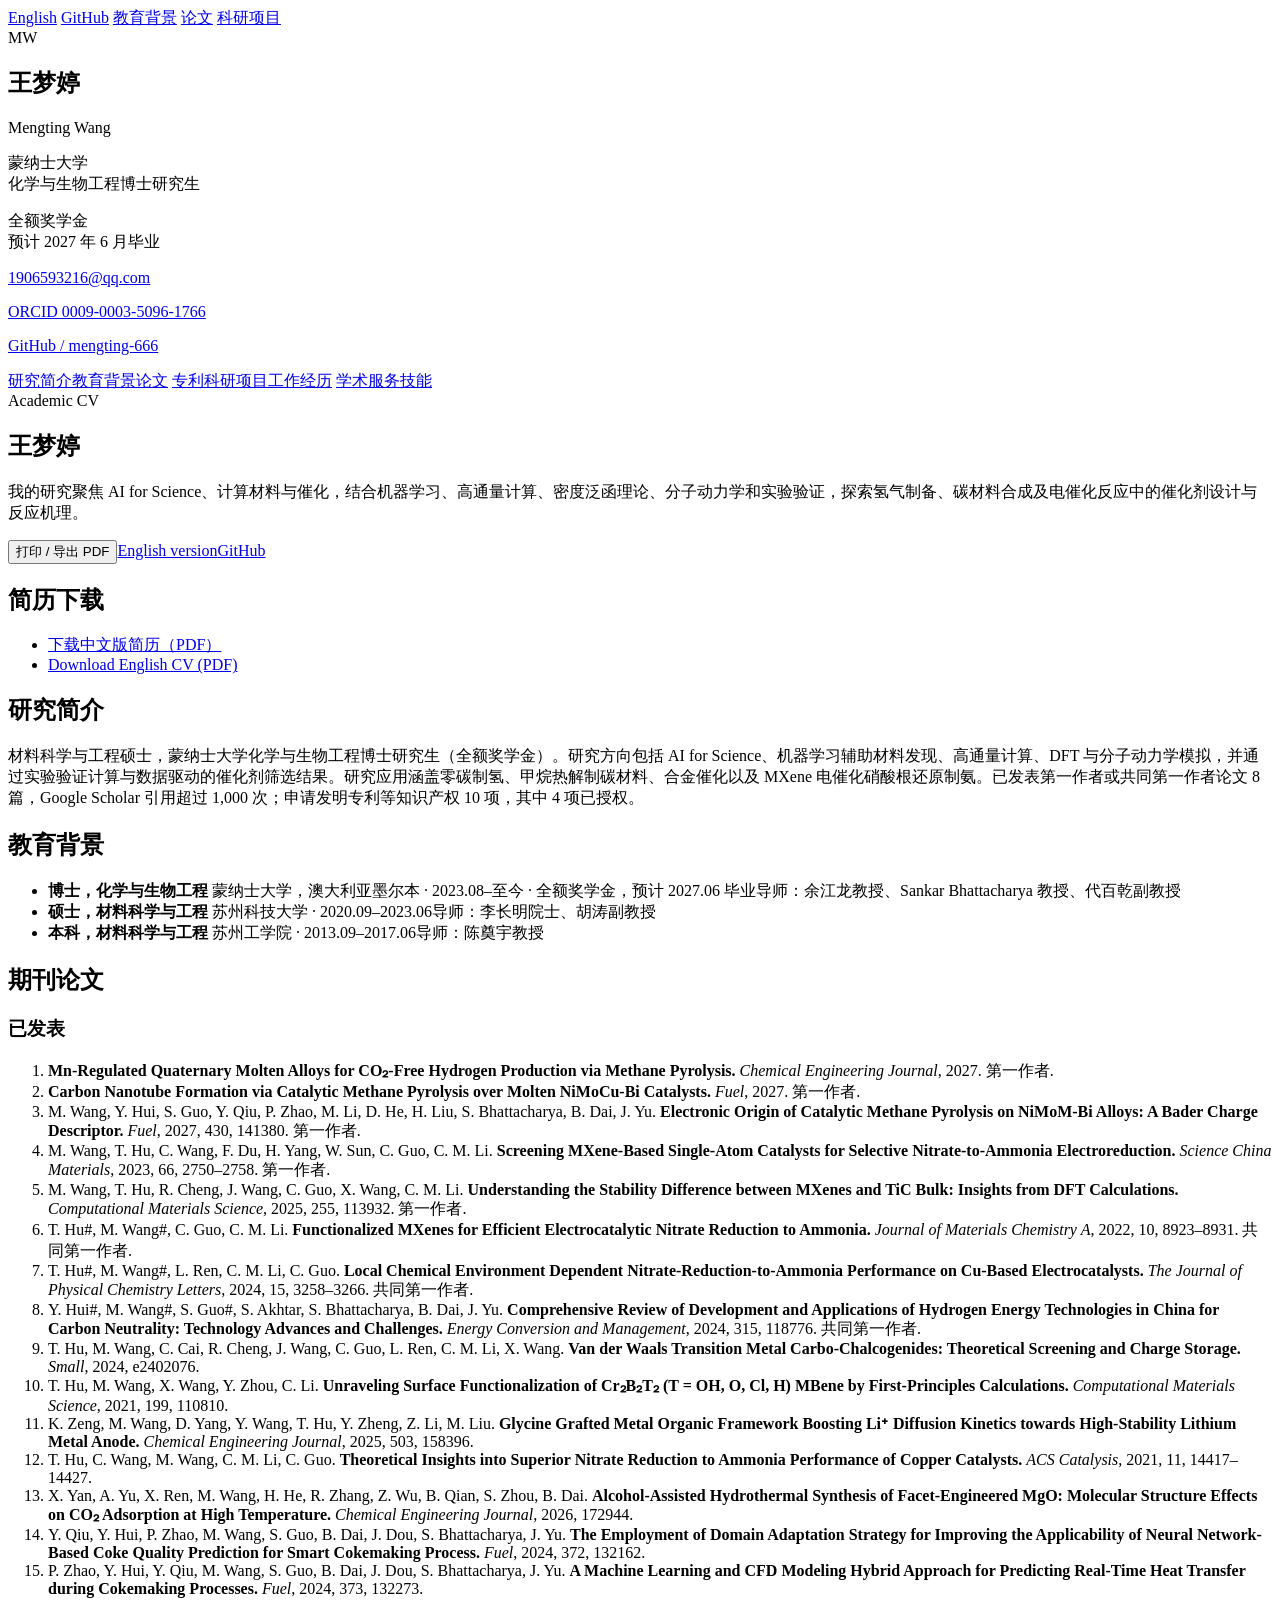
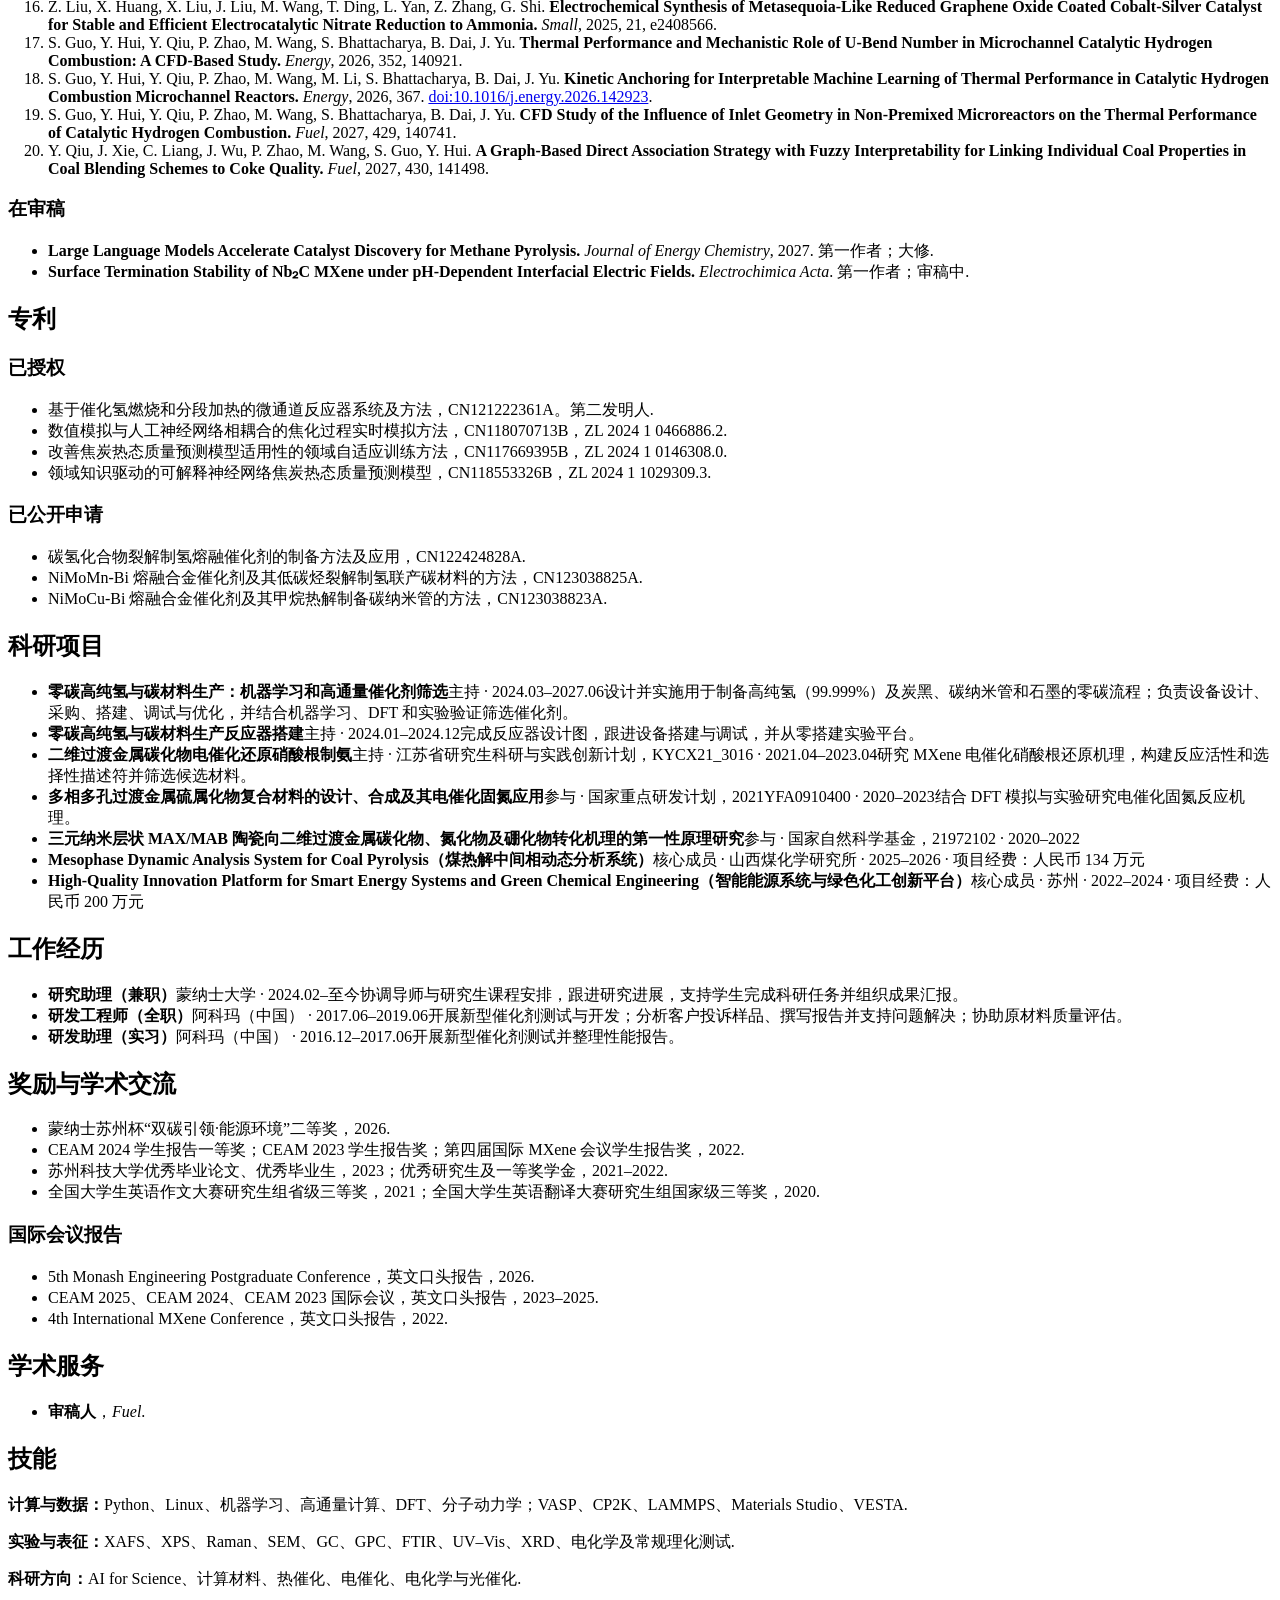
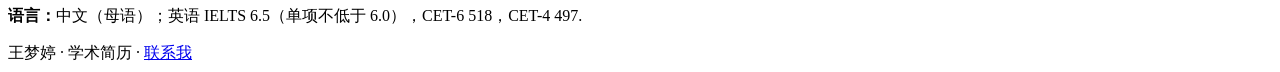
==== index.html @ 203928ce "Add bilingual CV homepage and files" ====
<!doctype html>
<html lang="zh-CN">
<head>
  <meta charset="utf-8">
  <meta name="viewport" content="width=device-width, initial-scale=1">
  <meta name="description" content="王梦婷的学术简历：AI for Science、计算材料与催化。">
  <title>王梦婷 | 学术简历</title>
  <link rel="stylesheet" href="assets/cv.css">
</head>
<body>
  <nav class="site-nav" aria-label="语言与页面导航">
    <a href="en/index.html">English</a>
    <a href="https://github.com/mengting-666" target="_blank" rel="noreferrer">GitHub</a>
    <a href="#education">教育背景</a>
    <a href="#publications">论文</a>
    <a href="#projects">科研项目</a>
  </nav>
  <div class="page">
    <aside class="profile">
      <div class="monogram" aria-hidden="true">MW</div>
      <h1>王梦婷</h1>
      <p class="name-en">Mengting Wang</p>
      <p>蒙纳士大学<br>化学与生物工程博士研究生</p>
      <p>全额奖学金<br>预计 2027 年 6 月毕业</p>
      <div class="contact">
        <p><a href="mailto:1906593216@qq.com">1906593216@qq.com</a></p>
        <p><a href="https://orcid.org/0009-0003-5096-1766" target="_blank" rel="noreferrer">ORCID 0009-0003-5096-1766</a></p>
        <p><a href="https://github.com/mengting-666" target="_blank" rel="noreferrer">GitHub / mengting-666</a></p>
      </div>
      <nav class="mini-nav" aria-label="简历章节">
        <a href="#profile">研究简介</a><a href="#education">教育背景</a><a href="#publications">论文</a>
        <a href="#patents">专利</a><a href="#projects">科研项目</a><a href="#experience">工作经历</a>
        <a href="#service">学术服务</a><a href="#skills">技能</a>
      </nav>
    </aside>
    <main class="content">
      <header class="hero">
        <div class="eyebrow">Academic CV</div>
        <h2>王梦婷</h2>
        <p>我的研究聚焦 AI for Science、计算材料与催化，结合机器学习、高通量计算、密度泛函理论、分子动力学和实验验证，探索氢气制备、碳材料合成及电催化反应中的催化剂设计与反应机理。</p>
        <div class="actions"><button type="button" onclick="window.print()">打印 / 导出 PDF</button><a href="en/index.html">English version</a><a href="https://github.com/mengting-666" target="_blank" rel="noreferrer">GitHub</a></div>
      </header>

      <section class="section" id="downloads">
        <h2>简历下载</h2>
        <ul class="item-list">
          <li><a href="files/CV_Chinese.pdf" download>下载中文版简历（PDF）</a></li>
          <li><a href="files/CV_English.pdf" download>Download English CV (PDF)</a></li>
        </ul>
      </section>

      <section class="section" id="profile">
        <h2>研究简介</h2>
        <p>材料科学与工程硕士，蒙纳士大学化学与生物工程博士研究生（全额奖学金）。研究方向包括 AI for Science、机器学习辅助材料发现、高通量计算、DFT 与分子动力学模拟，并通过实验验证计算与数据驱动的催化剂筛选结果。研究应用涵盖零碳制氢、甲烷热解制碳材料、合金催化以及 MXene 电催化硝酸根还原制氨。已发表第一作者或共同第一作者论文 8 篇，Google Scholar 引用超过 1,000 次；申请发明专利等知识产权 10 项，其中 4 项已授权。</p>
      </section>

      <section class="section" id="education">
        <h2>教育背景</h2>
        <ul class="item-list">
          <li><strong>博士，化学与生物工程</strong> <span class="meta">蒙纳士大学，澳大利亚墨尔本 · 2023.08–至今 · 全额奖学金，预计 2027.06 毕业</span><span class="meta">导师：余江龙教授、Sankar Bhattacharya 教授、代百乾副教授</span></li>
          <li><strong>硕士，材料科学与工程</strong> <span class="meta">苏州科技大学 · 2020.09–2023.06</span><span class="meta">导师：李长明院士、胡涛副教授</span></li>
          <li><strong>本科，材料科学与工程</strong> <span class="meta">苏州工学院 · 2013.09–2017.06</span><span class="meta">导师：陈奠宇教授</span></li>
        </ul>
      </section>

      <section class="section" id="publications">
        <h2>期刊论文</h2>
        <h3>已发表</h3>
        <ol class="pub-list">
          <li><strong>Mn-Regulated Quaternary Molten Alloys for CO₂-Free Hydrogen Production via Methane Pyrolysis.</strong> <em>Chemical Engineering Journal</em>, 2027. 第一作者.</li>
          <li><strong>Carbon Nanotube Formation via Catalytic Methane Pyrolysis over Molten NiMoCu-Bi Catalysts.</strong> <em>Fuel</em>, 2027. 第一作者.</li>
          <li>M. Wang, Y. Hui, S. Guo, Y. Qiu, P. Zhao, M. Li, D. He, H. Liu, S. Bhattacharya, B. Dai, J. Yu. <strong>Electronic Origin of Catalytic Methane Pyrolysis on NiMoM-Bi Alloys: A Bader Charge Descriptor.</strong> <em>Fuel</em>, 2027, 430, 141380. 第一作者.</li>
          <li>M. Wang, T. Hu, C. Wang, F. Du, H. Yang, W. Sun, C. Guo, C. M. Li. <strong>Screening MXene-Based Single-Atom Catalysts for Selective Nitrate-to-Ammonia Electroreduction.</strong> <em>Science China Materials</em>, 2023, 66, 2750–2758. 第一作者.</li>
          <li>M. Wang, T. Hu, R. Cheng, J. Wang, C. Guo, X. Wang, C. M. Li. <strong>Understanding the Stability Difference between MXenes and TiC Bulk: Insights from DFT Calculations.</strong> <em>Computational Materials Science</em>, 2025, 255, 113932. 第一作者.</li>
          <li>T. Hu#, M. Wang#, C. Guo, C. M. Li. <strong>Functionalized MXenes for Efficient Electrocatalytic Nitrate Reduction to Ammonia.</strong> <em>Journal of Materials Chemistry A</em>, 2022, 10, 8923–8931. 共同第一作者.</li>
          <li>T. Hu#, M. Wang#, L. Ren, C. M. Li, C. Guo. <strong>Local Chemical Environment Dependent Nitrate-Reduction-to-Ammonia Performance on Cu-Based Electrocatalysts.</strong> <em>The Journal of Physical Chemistry Letters</em>, 2024, 15, 3258–3266. 共同第一作者.</li>
          <li>Y. Hui#, M. Wang#, S. Guo#, S. Akhtar, S. Bhattacharya, B. Dai, J. Yu. <strong>Comprehensive Review of Development and Applications of Hydrogen Energy Technologies in China for Carbon Neutrality: Technology Advances and Challenges.</strong> <em>Energy Conversion and Management</em>, 2024, 315, 118776. 共同第一作者.</li>
          <li>T. Hu, M. Wang, C. Cai, R. Cheng, J. Wang, C. Guo, L. Ren, C. M. Li, X. Wang. <strong>Van der Waals Transition Metal Carbo-Chalcogenides: Theoretical Screening and Charge Storage.</strong> <em>Small</em>, 2024, e2402076.</li>
          <li>T. Hu, M. Wang, X. Wang, Y. Zhou, C. Li. <strong>Unraveling Surface Functionalization of Cr₂B₂T₂ (T = OH, O, Cl, H) MBene by First-Principles Calculations.</strong> <em>Computational Materials Science</em>, 2021, 199, 110810.</li>
          <li>K. Zeng, M. Wang, D. Yang, Y. Wang, T. Hu, Y. Zheng, Z. Li, M. Liu. <strong>Glycine Grafted Metal Organic Framework Boosting Li⁺ Diffusion Kinetics towards High-Stability Lithium Metal Anode.</strong> <em>Chemical Engineering Journal</em>, 2025, 503, 158396.</li>
          <li>T. Hu, C. Wang, M. Wang, C. M. Li, C. Guo. <strong>Theoretical Insights into Superior Nitrate Reduction to Ammonia Performance of Copper Catalysts.</strong> <em>ACS Catalysis</em>, 2021, 11, 14417–14427.</li>
          <li>X. Yan, A. Yu, X. Ren, M. Wang, H. He, R. Zhang, Z. Wu, B. Qian, S. Zhou, B. Dai. <strong>Alcohol-Assisted Hydrothermal Synthesis of Facet-Engineered MgO: Molecular Structure Effects on CO₂ Adsorption at High Temperature.</strong> <em>Chemical Engineering Journal</em>, 2026, 172944.</li>
          <li>Y. Qiu, Y. Hui, P. Zhao, M. Wang, S. Guo, B. Dai, J. Dou, S. Bhattacharya, J. Yu. <strong>The Employment of Domain Adaptation Strategy for Improving the Applicability of Neural Network-Based Coke Quality Prediction for Smart Cokemaking Process.</strong> <em>Fuel</em>, 2024, 372, 132162.</li>
          <li>P. Zhao, Y. Hui, Y. Qiu, M. Wang, S. Guo, B. Dai, J. Dou, S. Bhattacharya, J. Yu. <strong>A Machine Learning and CFD Modeling Hybrid Approach for Predicting Real-Time Heat Transfer during Cokemaking Processes.</strong> <em>Fuel</em>, 2024, 373, 132273.</li>
          <li>Z. Liu, X. Huang, X. Liu, J. Liu, M. Wang, T. Ding, L. Yan, Z. Zhang, G. Shi. <strong>Electrochemical Synthesis of Metasequoia-Like Reduced Graphene Oxide Coated Cobalt-Silver Catalyst for Stable and Efficient Electrocatalytic Nitrate Reduction to Ammonia.</strong> <em>Small</em>, 2025, 21, e2408566.</li>
          <li>S. Guo, Y. Hui, Y. Qiu, P. Zhao, M. Wang, S. Bhattacharya, B. Dai, J. Yu. <strong>Thermal Performance and Mechanistic Role of U-Bend Number in Microchannel Catalytic Hydrogen Combustion: A CFD-Based Study.</strong> <em>Energy</em>, 2026, 352, 140921.</li>
          <li>S. Guo, Y. Hui, Y. Qiu, P. Zhao, M. Wang, M. Li, S. Bhattacharya, B. Dai, J. Yu. <strong>Kinetic Anchoring for Interpretable Machine Learning of Thermal Performance in Catalytic Hydrogen Combustion Microchannel Reactors.</strong> <em>Energy</em>, 2026, 367. <a href="https://doi.org/10.1016/j.energy.2026.142923">doi:10.1016/j.energy.2026.142923</a>.</li>
          <li>S. Guo, Y. Hui, Y. Qiu, P. Zhao, M. Wang, S. Bhattacharya, B. Dai, J. Yu. <strong>CFD Study of the Influence of Inlet Geometry in Non-Premixed Microreactors on the Thermal Performance of Catalytic Hydrogen Combustion.</strong> <em>Fuel</em>, 2027, 429, 140741.</li>
          <li>Y. Qiu, J. Xie, C. Liang, J. Wu, P. Zhao, M. Wang, S. Guo, Y. Hui. <strong>A Graph-Based Direct Association Strategy with Fuzzy Interpretability for Linking Individual Coal Properties in Coal Blending Schemes to Coke Quality.</strong> <em>Fuel</em>, 2027, 430, 141498.</li>
        </ol>
        <h3>在审稿</h3>
        <ul class="item-list">
          <li><strong>Large Language Models Accelerate Catalyst Discovery for Methane Pyrolysis.</strong> <em>Journal of Energy Chemistry</em>, 2027. 第一作者；大修.</li>
          <li><strong>Surface Termination Stability of Nb₂C MXene under pH-Dependent Interfacial Electric Fields.</strong> <em>Electrochimica Acta</em>. 第一作者；审稿中.</li>
        </ul>
      </section>

      <section class="section" id="patents">
        <h2>专利</h2>
        <h3>已授权</h3>
        <ul class="item-list">
          <li>基于催化氢燃烧和分段加热的微通道反应器系统及方法，CN121222361A。第二发明人.</li>
          <li>数值模拟与人工神经网络相耦合的焦化过程实时模拟方法，CN118070713B，ZL 2024 1 0466886.2.</li>
          <li>改善焦炭热态质量预测模型适用性的领域自适应训练方法，CN117669395B，ZL 2024 1 0146308.0.</li>
          <li>领域知识驱动的可解释神经网络焦炭热态质量预测模型，CN118553326B，ZL 2024 1 1029309.3.</li>
        </ul>
        <h3>已公开申请</h3>
        <ul class="item-list">
          <li>碳氢化合物裂解制氢熔融催化剂的制备方法及应用，CN122424828A.</li>
          <li>NiMoMn-Bi 熔融合金催化剂及其低碳烃裂解制氢联产碳材料的方法，CN123038825A.</li>
          <li>NiMoCu-Bi 熔融合金催化剂及其甲烷热解制备碳纳米管的方法，CN123038823A.</li>
        </ul>
      </section>

      <section class="section" id="projects">
        <h2>科研项目</h2>
        <ul class="item-list">
          <li><strong>零碳高纯氢与碳材料生产：机器学习和高通量催化剂筛选</strong><span class="meta">主持 · 2024.03–2027.06</span>设计并实施用于制备高纯氢（99.999%）及炭黑、碳纳米管和石墨的零碳流程；负责设备设计、采购、搭建、调试与优化，并结合机器学习、DFT 和实验验证筛选催化剂。</li>
          <li><strong>零碳高纯氢与碳材料生产反应器搭建</strong><span class="meta">主持 · 2024.01–2024.12</span>完成反应器设计图，跟进设备搭建与调试，并从零搭建实验平台。</li>
          <li><strong>二维过渡金属碳化物电催化还原硝酸根制氨</strong><span class="meta">主持 · 江苏省研究生科研与实践创新计划，KYCX21_3016 · 2021.04–2023.04</span>研究 MXene 电催化硝酸根还原机理，构建反应活性和选择性描述符并筛选候选材料。</li>
          <li><strong>多相多孔过渡金属硫属化物复合材料的设计、合成及其电催化固氮应用</strong><span class="meta">参与 · 国家重点研发计划，2021YFA0910400 · 2020–2023</span>结合 DFT 模拟与实验研究电催化固氮反应机理。</li>
          <li><strong>三元纳米层状 MAX/MAB 陶瓷向二维过渡金属碳化物、氮化物及硼化物转化机理的第一性原理研究</strong><span class="meta">参与 · 国家自然科学基金，21972102 · 2020–2022</span></li>
          <li><strong>Mesophase Dynamic Analysis System for Coal Pyrolysis（煤热解中间相动态分析系统）</strong><span class="meta">核心成员 · 山西煤化学研究所 · 2025–2026 · 项目经费：人民币 134 万元</span></li>
          <li><strong>High-Quality Innovation Platform for Smart Energy Systems and Green Chemical Engineering（智能能源系统与绿色化工创新平台）</strong><span class="meta">核心成员 · 苏州 · 2022–2024 · 项目经费：人民币 200 万元</span></li>
        </ul>
      </section>

      <section class="section" id="experience">
        <h2>工作经历</h2>
        <ul class="item-list">
          <li><strong>研究助理（兼职）</strong><span class="meta">蒙纳士大学 · 2024.02–至今</span>协调导师与研究生课程安排，跟进研究进展，支持学生完成科研任务并组织成果汇报。</li>
          <li><strong>研发工程师（全职）</strong><span class="meta">阿科玛（中国） · 2017.06–2019.06</span>开展新型催化剂测试与开发；分析客户投诉样品、撰写报告并支持问题解决；协助原材料质量评估。</li>
          <li><strong>研发助理（实习）</strong><span class="meta">阿科玛（中国） · 2016.12–2017.06</span>开展新型催化剂测试并整理性能报告。</li>
        </ul>
      </section>

      <section class="section" id="awards">
        <h2>奖励与学术交流</h2>
        <ul class="item-list">
          <li>蒙纳士苏州杯“双碳引领·能源环境”二等奖，2026.</li>
          <li>CEAM 2024 学生报告一等奖；CEAM 2023 学生报告奖；第四届国际 MXene 会议学生报告奖，2022.</li>
          <li>苏州科技大学优秀毕业论文、优秀毕业生，2023；优秀研究生及一等奖学金，2021–2022.</li>
          <li>全国大学生英语作文大赛研究生组省级三等奖，2021；全国大学生英语翻译大赛研究生组国家级三等奖，2020.</li>
        </ul>
        <h3>国际会议报告</h3>
        <ul class="item-list">
          <li>5th Monash Engineering Postgraduate Conference，英文口头报告，2026.</li>
          <li>CEAM 2025、CEAM 2024、CEAM 2023 国际会议，英文口头报告，2023–2025.</li>
          <li>4th International MXene Conference，英文口头报告，2022.</li>
        </ul>
      </section>

      <section class="section" id="service">
        <h2>学术服务</h2>
        <ul class="item-list"><li><strong>审稿人</strong>，<em>Fuel</em>.</li></ul>
      </section>

      <section class="section" id="skills">
        <h2>技能</h2>
        <div class="skill-grid">
          <p><strong>计算与数据：</strong>Python、Linux、机器学习、高通量计算、DFT、分子动力学；VASP、CP2K、LAMMPS、Materials Studio、VESTA.</p>
          <p><strong>实验与表征：</strong>XAFS、XPS、Raman、SEM、GC、GPC、FTIR、UV–Vis、XRD、电化学及常规理化测试.</p>
          <p><strong>科研方向：</strong>AI for Science、计算材料、热催化、电催化、电化学与光催化.</p>
          <p><strong>语言：</strong>中文（母语）；英语 IELTS 6.5（单项不低于 6.0），CET-6 518，CET-4 497.</p>
        </div>
      </section>
      <footer class="footer">王梦婷 · 学术简历 · <a href="mailto:1906593216@qq.com">联系我</a></footer>
    </main>
  </div>
</body>
</html>
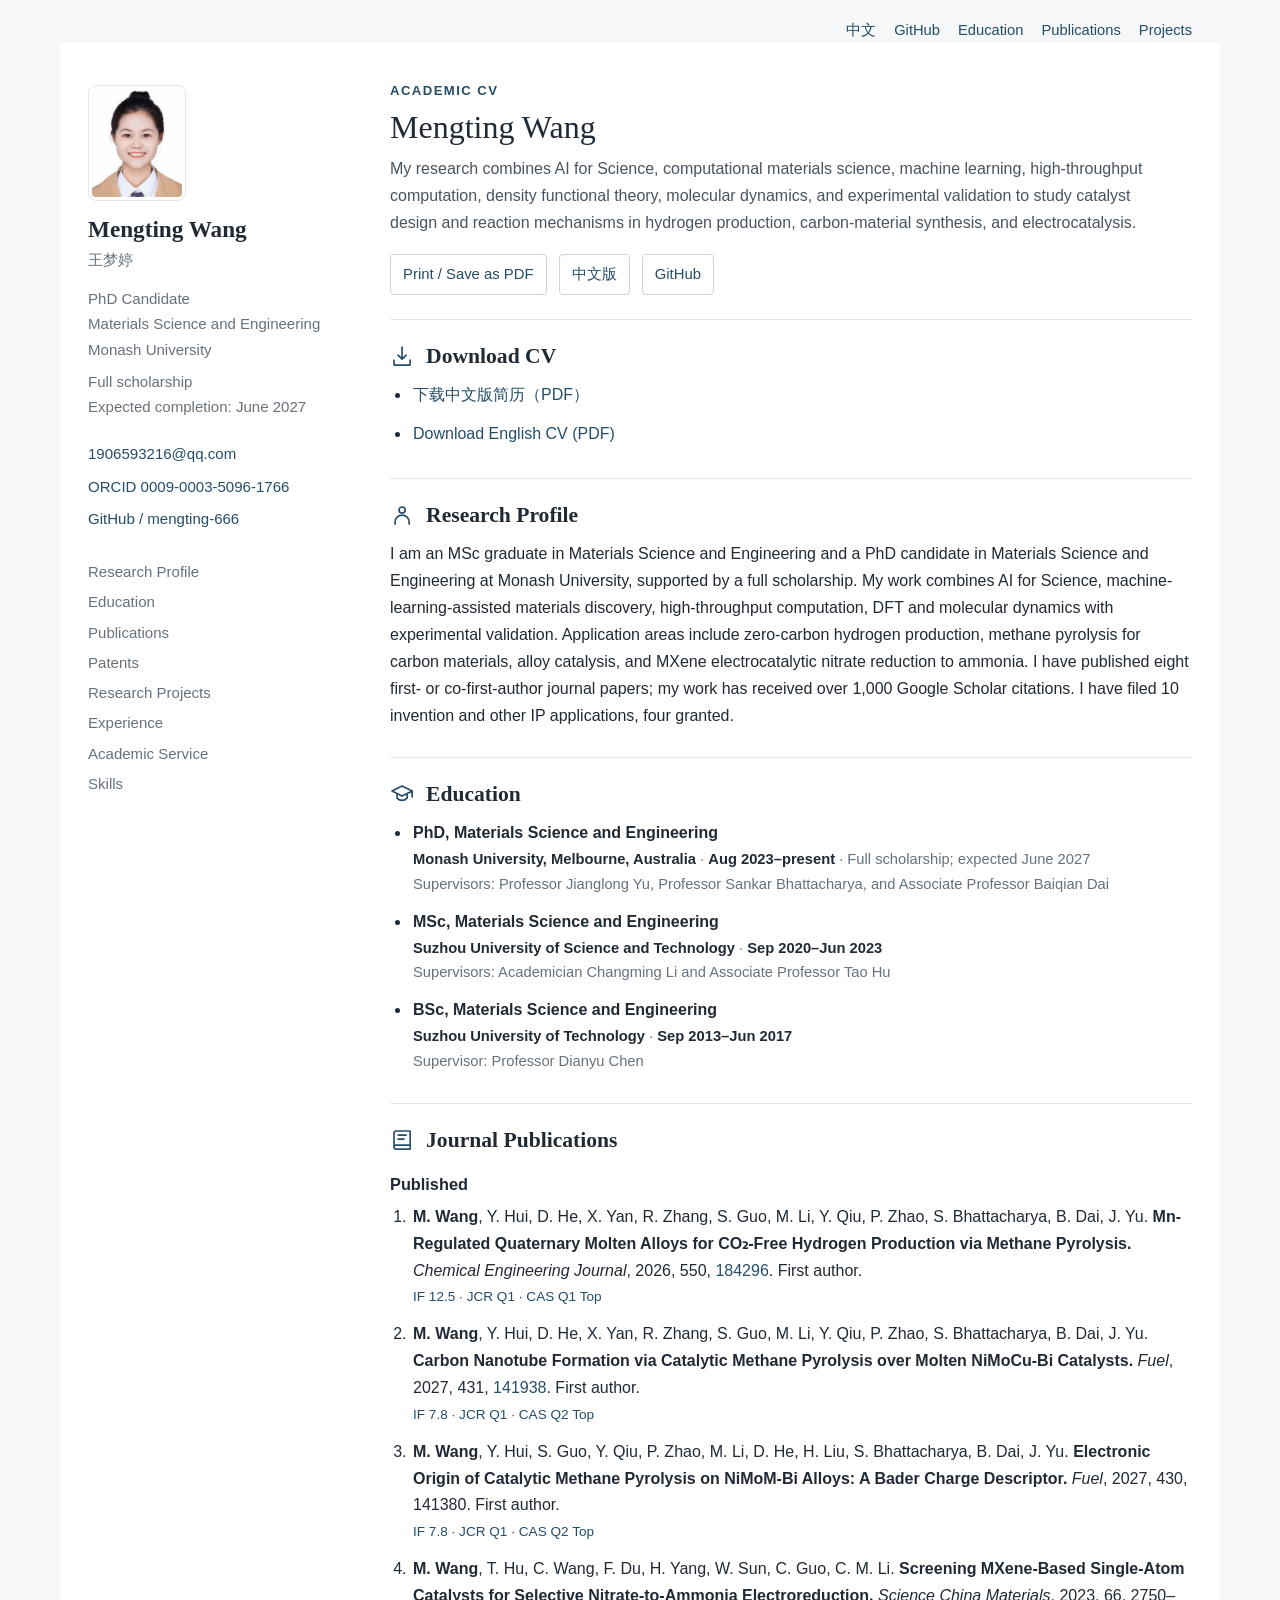
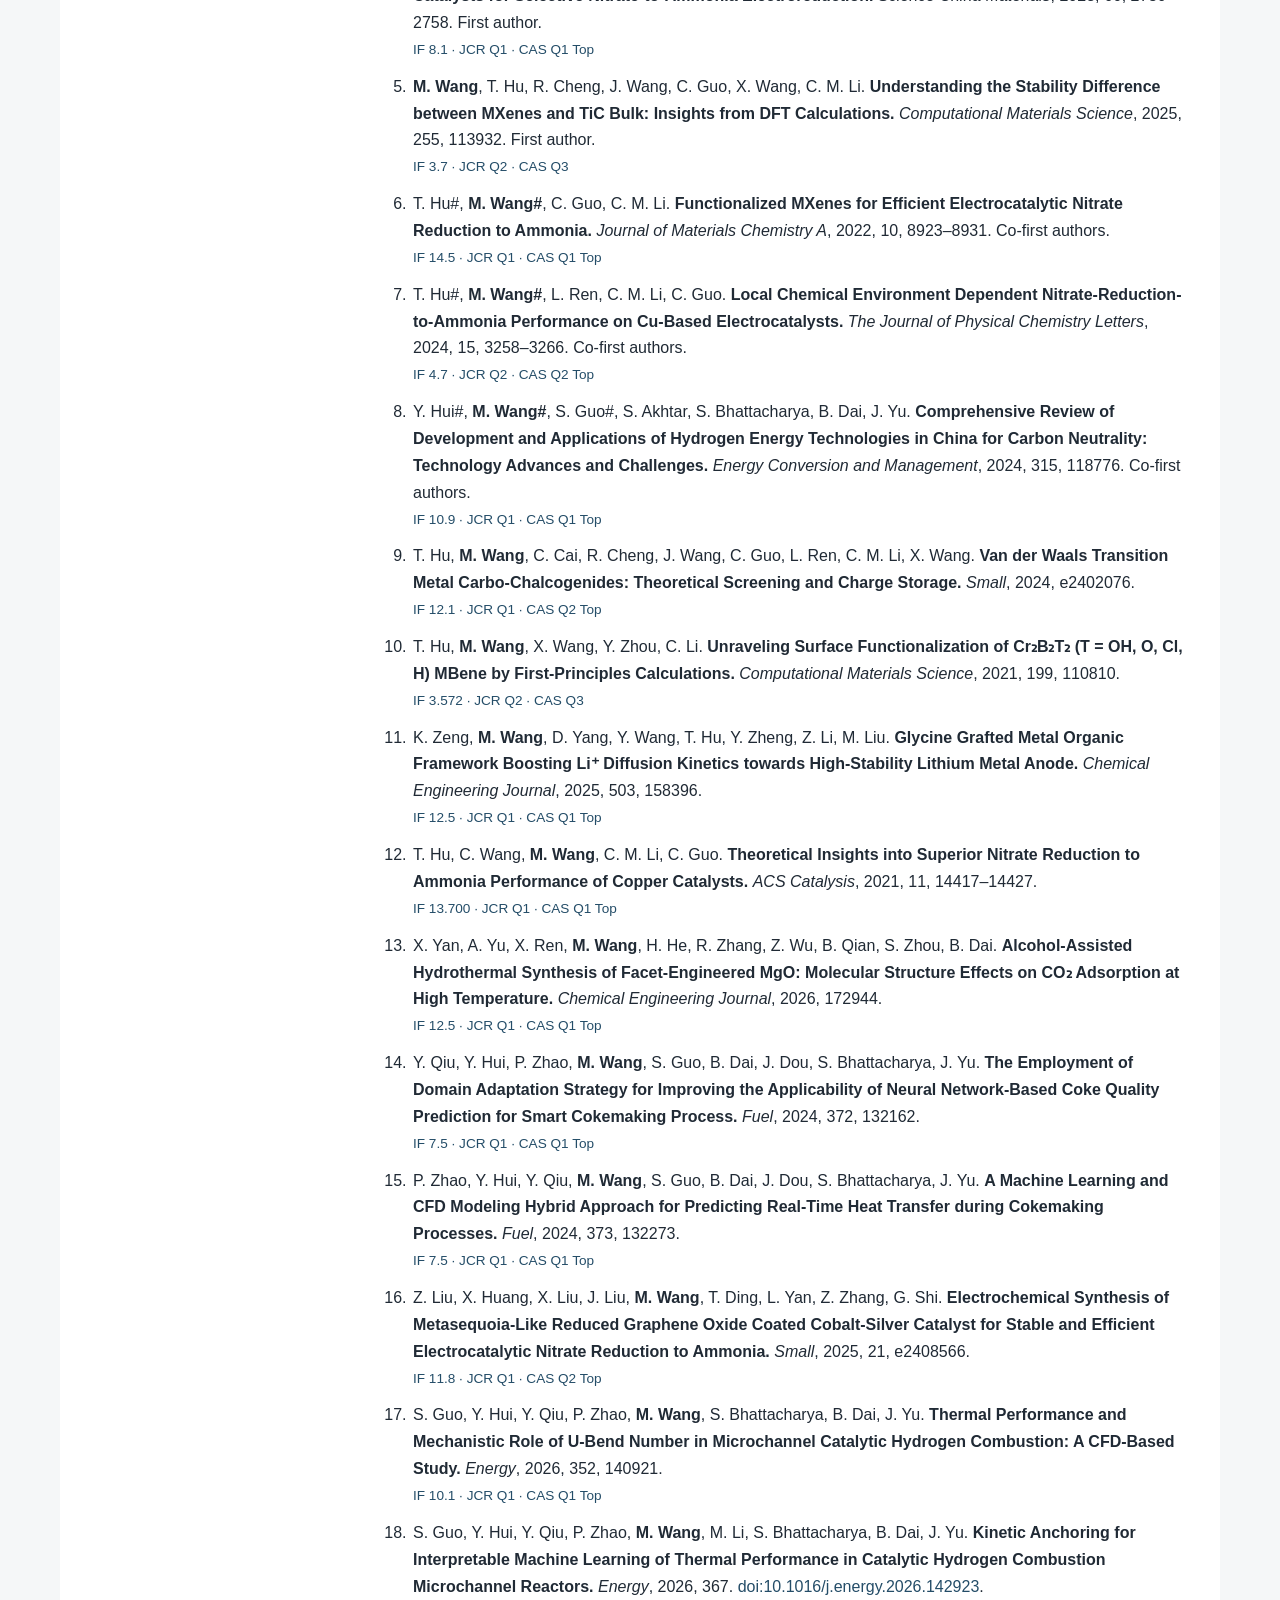
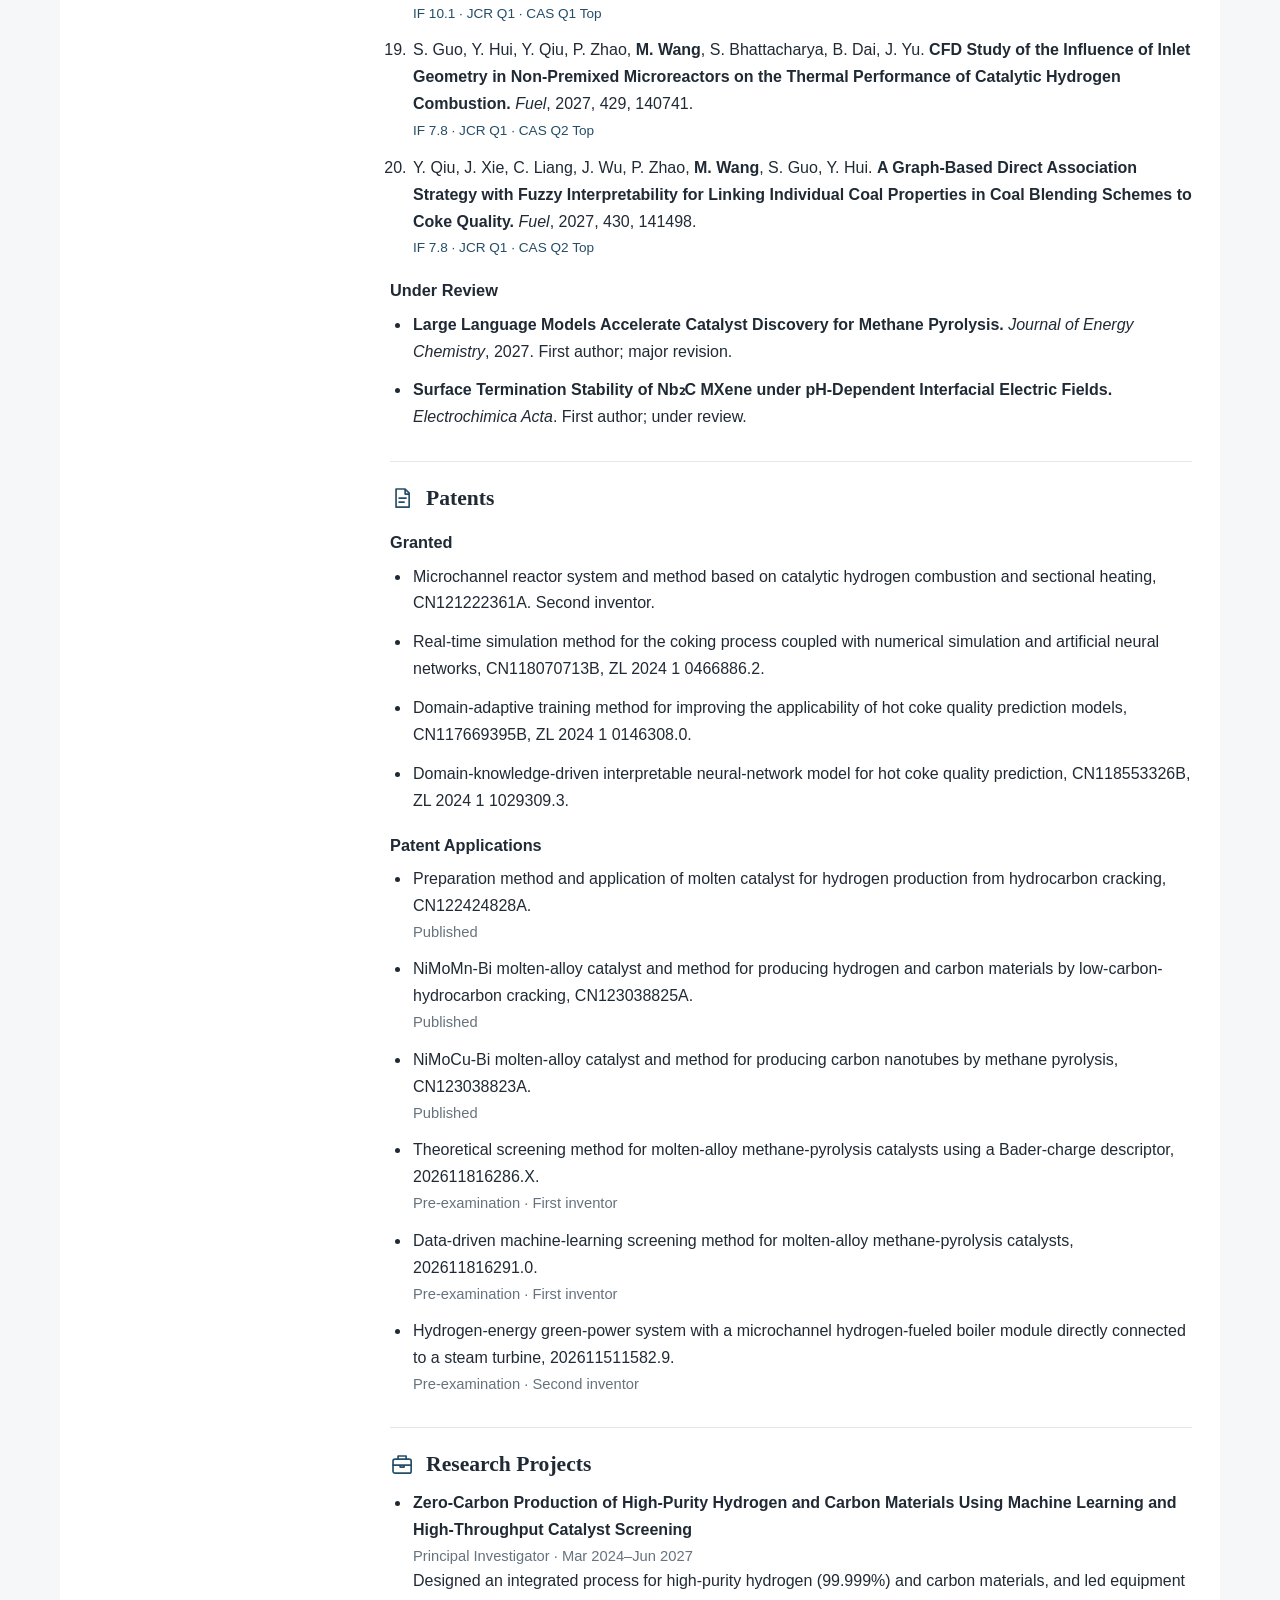
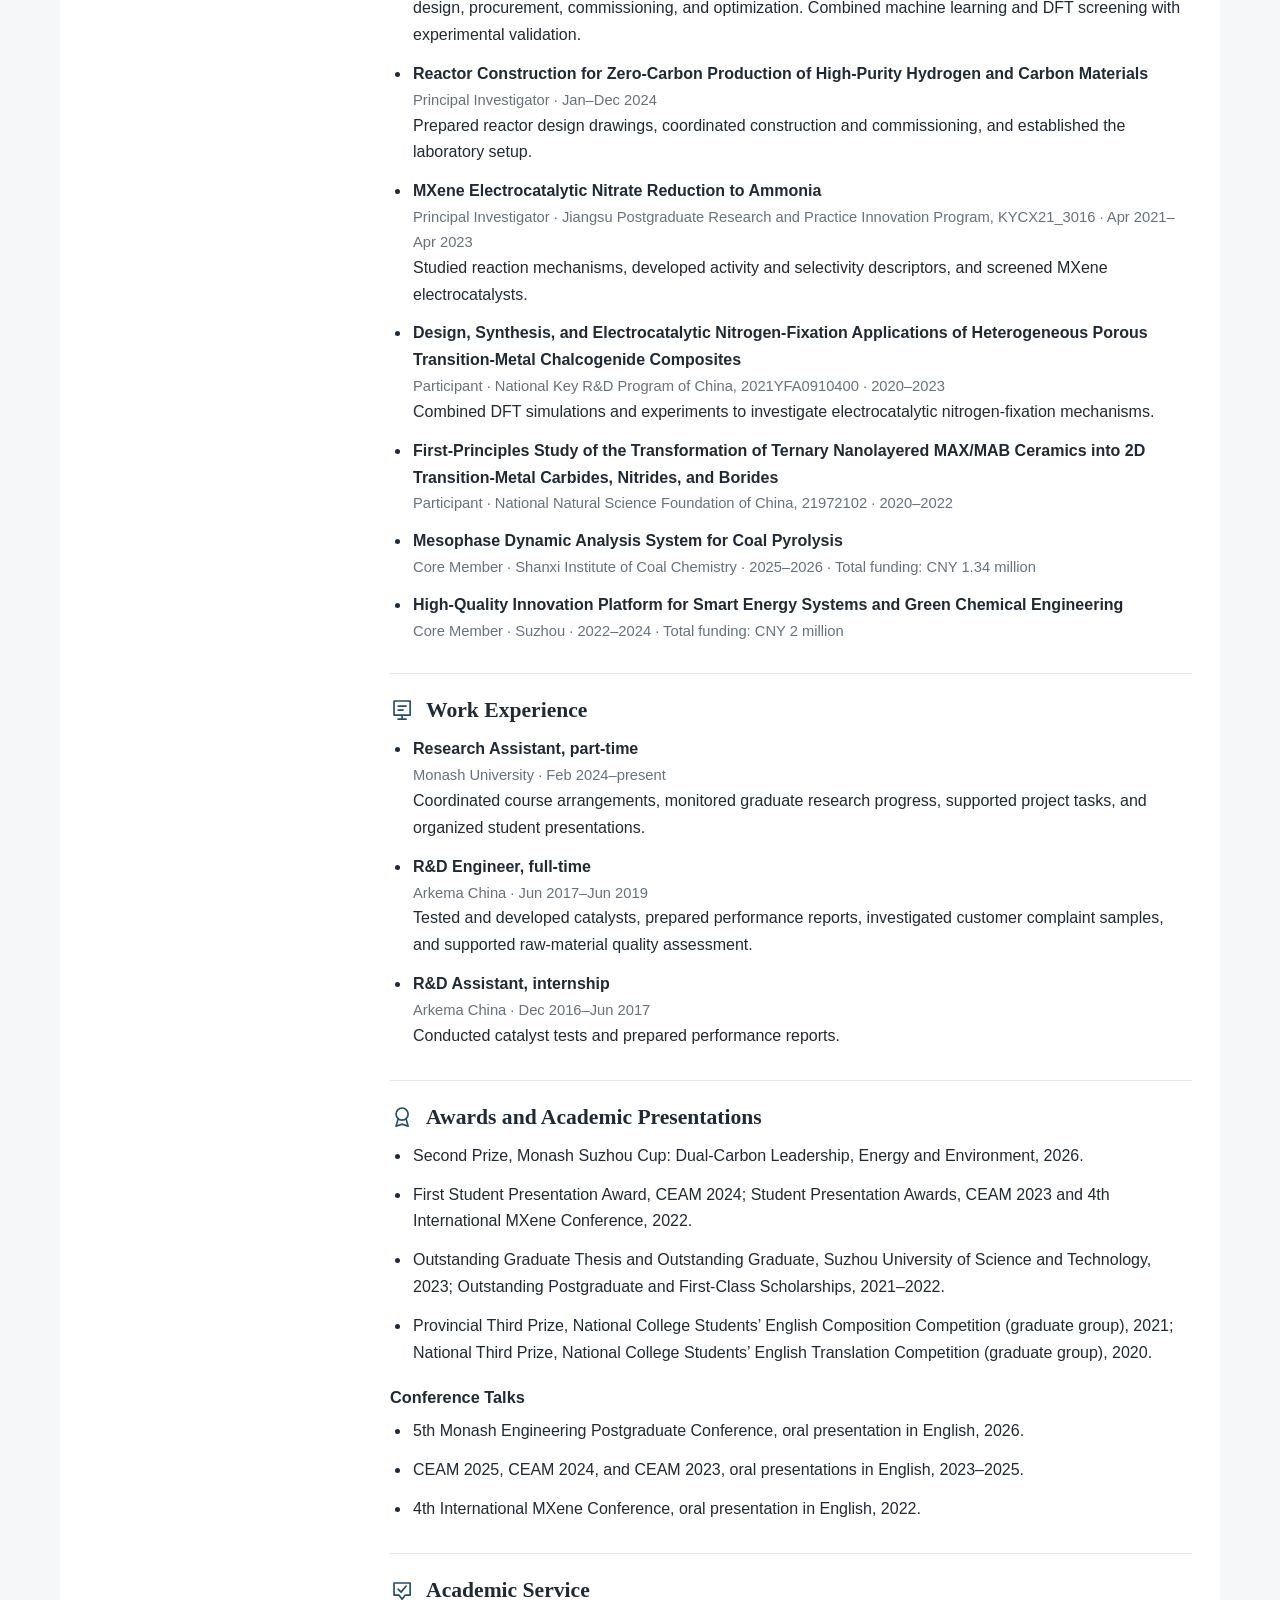
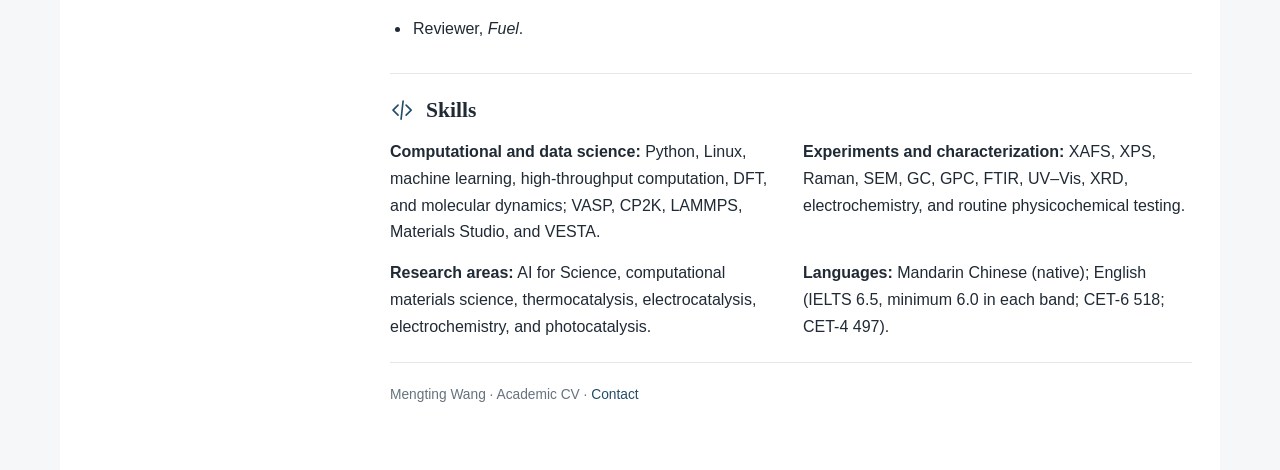
==== commit e2cf7c8b: "Make English the default CV with Chinese toggle" ====
--- a/index.html
+++ b/index.html
@@ -1,171 +1,170 @@
-<!doctype html>
-<html lang="zh-CN">
-<head>
-  <meta charset="utf-8">
-  <meta name="viewport" content="width=device-width, initial-scale=1">
-  <meta name="description" content="王梦婷的学术简历：AI for Science、计算材料与催化。">
-  <title>王梦婷 | 学术简历</title>
-  <link rel="stylesheet" href="assets/cv.css">
-</head>
-<body>
-  <nav class="site-nav" aria-label="语言与页面导航">
-    <a href="en/index.html">English</a>
-    <a href="https://github.com/mengting-666" target="_blank" rel="noreferrer">GitHub</a>
-    <a href="#education">教育背景</a>
-    <a href="#publications">论文</a>
-    <a href="#projects">科研项目</a>
-  </nav>
-  <div class="page">
-    <aside class="profile">
-      <div class="monogram" aria-hidden="true">MW</div>
-      <h1>王梦婷</h1>
-      <p class="name-en">Mengting Wang</p>
-      <p>蒙纳士大学<br>化学与生物工程博士研究生</p>
-      <p>全额奖学金<br>预计 2027 年 6 月毕业</p>
-      <div class="contact">
-        <p><a href="mailto:1906593216@qq.com">1906593216@qq.com</a></p>
-        <p><a href="https://orcid.org/0009-0003-5096-1766" target="_blank" rel="noreferrer">ORCID 0009-0003-5096-1766</a></p>
-        <p><a href="https://github.com/mengting-666" target="_blank" rel="noreferrer">GitHub / mengting-666</a></p>
-      </div>
-      <nav class="mini-nav" aria-label="简历章节">
-        <a href="#profile">研究简介</a><a href="#education">教育背景</a><a href="#publications">论文</a>
-        <a href="#patents">专利</a><a href="#projects">科研项目</a><a href="#experience">工作经历</a>
-        <a href="#service">学术服务</a><a href="#skills">技能</a>
-      </nav>
-    </aside>
-    <main class="content">
-      <header class="hero">
-        <div class="eyebrow">Academic CV</div>
-        <h2>王梦婷</h2>
-        <p>我的研究聚焦 AI for Science、计算材料与催化，结合机器学习、高通量计算、密度泛函理论、分子动力学和实验验证，探索氢气制备、碳材料合成及电催化反应中的催化剂设计与反应机理。</p>
-        <div class="actions"><button type="button" onclick="window.print()">打印 / 导出 PDF</button><a href="en/index.html">English version</a><a href="https://github.com/mengting-666" target="_blank" rel="noreferrer">GitHub</a></div>
-      </header>
-
-      <section class="section" id="downloads">
-        <h2>简历下载</h2>
-        <ul class="item-list">
-          <li><a href="files/CV_Chinese.pdf" download>下载中文版简历（PDF）</a></li>
-          <li><a href="files/CV_English.pdf" download>Download English CV (PDF)</a></li>
-        </ul>
-      </section>
-
-      <section class="section" id="profile">
-        <h2>研究简介</h2>
-        <p>材料科学与工程硕士，蒙纳士大学化学与生物工程博士研究生（全额奖学金）。研究方向包括 AI for Science、机器学习辅助材料发现、高通量计算、DFT 与分子动力学模拟，并通过实验验证计算与数据驱动的催化剂筛选结果。研究应用涵盖零碳制氢、甲烷热解制碳材料、合金催化以及 MXene 电催化硝酸根还原制氨。已发表第一作者或共同第一作者论文 8 篇，Google Scholar 引用超过 1,000 次；申请发明专利等知识产权 10 项，其中 4 项已授权。</p>
-      </section>
-
-      <section class="section" id="education">
-        <h2>教育背景</h2>
-        <ul class="item-list">
-          <li><strong>博士，化学与生物工程</strong> <span class="meta">蒙纳士大学，澳大利亚墨尔本 · 2023.08–至今 · 全额奖学金，预计 2027.06 毕业</span><span class="meta">导师：余江龙教授、Sankar Bhattacharya 教授、代百乾副教授</span></li>
-          <li><strong>硕士，材料科学与工程</strong> <span class="meta">苏州科技大学 · 2020.09–2023.06</span><span class="meta">导师：李长明院士、胡涛副教授</span></li>
-          <li><strong>本科，材料科学与工程</strong> <span class="meta">苏州工学院 · 2013.09–2017.06</span><span class="meta">导师：陈奠宇教授</span></li>
-        </ul>
-      </section>
-
-      <section class="section" id="publications">
-        <h2>期刊论文</h2>
-        <h3>已发表</h3>
-        <ol class="pub-list">
-          <li><strong>Mn-Regulated Quaternary Molten Alloys for CO₂-Free Hydrogen Production via Methane Pyrolysis.</strong> <em>Chemical Engineering Journal</em>, 2027. 第一作者.</li>
-          <li><strong>Carbon Nanotube Formation via Catalytic Methane Pyrolysis over Molten NiMoCu-Bi Catalysts.</strong> <em>Fuel</em>, 2027. 第一作者.</li>
-          <li>M. Wang, Y. Hui, S. Guo, Y. Qiu, P. Zhao, M. Li, D. He, H. Liu, S. Bhattacharya, B. Dai, J. Yu. <strong>Electronic Origin of Catalytic Methane Pyrolysis on NiMoM-Bi Alloys: A Bader Charge Descriptor.</strong> <em>Fuel</em>, 2027, 430, 141380. 第一作者.</li>
-          <li>M. Wang, T. Hu, C. Wang, F. Du, H. Yang, W. Sun, C. Guo, C. M. Li. <strong>Screening MXene-Based Single-Atom Catalysts for Selective Nitrate-to-Ammonia Electroreduction.</strong> <em>Science China Materials</em>, 2023, 66, 2750–2758. 第一作者.</li>
-          <li>M. Wang, T. Hu, R. Cheng, J. Wang, C. Guo, X. Wang, C. M. Li. <strong>Understanding the Stability Difference between MXenes and TiC Bulk: Insights from DFT Calculations.</strong> <em>Computational Materials Science</em>, 2025, 255, 113932. 第一作者.</li>
-          <li>T. Hu#, M. Wang#, C. Guo, C. M. Li. <strong>Functionalized MXenes for Efficient Electrocatalytic Nitrate Reduction to Ammonia.</strong> <em>Journal of Materials Chemistry A</em>, 2022, 10, 8923–8931. 共同第一作者.</li>
-          <li>T. Hu#, M. Wang#, L. Ren, C. M. Li, C. Guo. <strong>Local Chemical Environment Dependent Nitrate-Reduction-to-Ammonia Performance on Cu-Based Electrocatalysts.</strong> <em>The Journal of Physical Chemistry Letters</em>, 2024, 15, 3258–3266. 共同第一作者.</li>
-          <li>Y. Hui#, M. Wang#, S. Guo#, S. Akhtar, S. Bhattacharya, B. Dai, J. Yu. <strong>Comprehensive Review of Development and Applications of Hydrogen Energy Technologies in China for Carbon Neutrality: Technology Advances and Challenges.</strong> <em>Energy Conversion and Management</em>, 2024, 315, 118776. 共同第一作者.</li>
-          <li>T. Hu, M. Wang, C. Cai, R. Cheng, J. Wang, C. Guo, L. Ren, C. M. Li, X. Wang. <strong>Van der Waals Transition Metal Carbo-Chalcogenides: Theoretical Screening and Charge Storage.</strong> <em>Small</em>, 2024, e2402076.</li>
-          <li>T. Hu, M. Wang, X. Wang, Y. Zhou, C. Li. <strong>Unraveling Surface Functionalization of Cr₂B₂T₂ (T = OH, O, Cl, H) MBene by First-Principles Calculations.</strong> <em>Computational Materials Science</em>, 2021, 199, 110810.</li>
-          <li>K. Zeng, M. Wang, D. Yang, Y. Wang, T. Hu, Y. Zheng, Z. Li, M. Liu. <strong>Glycine Grafted Metal Organic Framework Boosting Li⁺ Diffusion Kinetics towards High-Stability Lithium Metal Anode.</strong> <em>Chemical Engineering Journal</em>, 2025, 503, 158396.</li>
-          <li>T. Hu, C. Wang, M. Wang, C. M. Li, C. Guo. <strong>Theoretical Insights into Superior Nitrate Reduction to Ammonia Performance of Copper Catalysts.</strong> <em>ACS Catalysis</em>, 2021, 11, 14417–14427.</li>
-          <li>X. Yan, A. Yu, X. Ren, M. Wang, H. He, R. Zhang, Z. Wu, B. Qian, S. Zhou, B. Dai. <strong>Alcohol-Assisted Hydrothermal Synthesis of Facet-Engineered MgO: Molecular Structure Effects on CO₂ Adsorption at High Temperature.</strong> <em>Chemical Engineering Journal</em>, 2026, 172944.</li>
-          <li>Y. Qiu, Y. Hui, P. Zhao, M. Wang, S. Guo, B. Dai, J. Dou, S. Bhattacharya, J. Yu. <strong>The Employment of Domain Adaptation Strategy for Improving the Applicability of Neural Network-Based Coke Quality Prediction for Smart Cokemaking Process.</strong> <em>Fuel</em>, 2024, 372, 132162.</li>
-          <li>P. Zhao, Y. Hui, Y. Qiu, M. Wang, S. Guo, B. Dai, J. Dou, S. Bhattacharya, J. Yu. <strong>A Machine Learning and CFD Modeling Hybrid Approach for Predicting Real-Time Heat Transfer during Cokemaking Processes.</strong> <em>Fuel</em>, 2024, 373, 132273.</li>
-          <li>Z. Liu, X. Huang, X. Liu, J. Liu, M. Wang, T. Ding, L. Yan, Z. Zhang, G. Shi. <strong>Electrochemical Synthesis of Metasequoia-Like Reduced Graphene Oxide Coated Cobalt-Silver Catalyst for Stable and Efficient Electrocatalytic Nitrate Reduction to Ammonia.</strong> <em>Small</em>, 2025, 21, e2408566.</li>
-          <li>S. Guo, Y. Hui, Y. Qiu, P. Zhao, M. Wang, S. Bhattacharya, B. Dai, J. Yu. <strong>Thermal Performance and Mechanistic Role of U-Bend Number in Microchannel Catalytic Hydrogen Combustion: A CFD-Based Study.</strong> <em>Energy</em>, 2026, 352, 140921.</li>
-          <li>S. Guo, Y. Hui, Y. Qiu, P. Zhao, M. Wang, M. Li, S. Bhattacharya, B. Dai, J. Yu. <strong>Kinetic Anchoring for Interpretable Machine Learning of Thermal Performance in Catalytic Hydrogen Combustion Microchannel Reactors.</strong> <em>Energy</em>, 2026, 367. <a href="https://doi.org/10.1016/j.energy.2026.142923">doi:10.1016/j.energy.2026.142923</a>.</li>
-          <li>S. Guo, Y. Hui, Y. Qiu, P. Zhao, M. Wang, S. Bhattacharya, B. Dai, J. Yu. <strong>CFD Study of the Influence of Inlet Geometry in Non-Premixed Microreactors on the Thermal Performance of Catalytic Hydrogen Combustion.</strong> <em>Fuel</em>, 2027, 429, 140741.</li>
-          <li>Y. Qiu, J. Xie, C. Liang, J. Wu, P. Zhao, M. Wang, S. Guo, Y. Hui. <strong>A Graph-Based Direct Association Strategy with Fuzzy Interpretability for Linking Individual Coal Properties in Coal Blending Schemes to Coke Quality.</strong> <em>Fuel</em>, 2027, 430, 141498.</li>
-        </ol>
-        <h3>在审稿</h3>
-        <ul class="item-list">
-          <li><strong>Large Language Models Accelerate Catalyst Discovery for Methane Pyrolysis.</strong> <em>Journal of Energy Chemistry</em>, 2027. 第一作者；大修.</li>
-          <li><strong>Surface Termination Stability of Nb₂C MXene under pH-Dependent Interfacial Electric Fields.</strong> <em>Electrochimica Acta</em>. 第一作者；审稿中.</li>
-        </ul>
-      </section>
-
-      <section class="section" id="patents">
-        <h2>专利</h2>
-        <h3>已授权</h3>
-        <ul class="item-list">
-          <li>基于催化氢燃烧和分段加热的微通道反应器系统及方法，CN121222361A。第二发明人.</li>
-          <li>数值模拟与人工神经网络相耦合的焦化过程实时模拟方法，CN118070713B，ZL 2024 1 0466886.2.</li>
-          <li>改善焦炭热态质量预测模型适用性的领域自适应训练方法，CN117669395B，ZL 2024 1 0146308.0.</li>
-          <li>领域知识驱动的可解释神经网络焦炭热态质量预测模型，CN118553326B，ZL 2024 1 1029309.3.</li>
-        </ul>
-        <h3>已公开申请</h3>
-        <ul class="item-list">
-          <li>碳氢化合物裂解制氢熔融催化剂的制备方法及应用，CN122424828A.</li>
-          <li>NiMoMn-Bi 熔融合金催化剂及其低碳烃裂解制氢联产碳材料的方法，CN123038825A.</li>
-          <li>NiMoCu-Bi 熔融合金催化剂及其甲烷热解制备碳纳米管的方法，CN123038823A.</li>
-        </ul>
-      </section>
-
-      <section class="section" id="projects">
-        <h2>科研项目</h2>
-        <ul class="item-list">
-          <li><strong>零碳高纯氢与碳材料生产：机器学习和高通量催化剂筛选</strong><span class="meta">主持 · 2024.03–2027.06</span>设计并实施用于制备高纯氢（99.999%）及炭黑、碳纳米管和石墨的零碳流程；负责设备设计、采购、搭建、调试与优化，并结合机器学习、DFT 和实验验证筛选催化剂。</li>
-          <li><strong>零碳高纯氢与碳材料生产反应器搭建</strong><span class="meta">主持 · 2024.01–2024.12</span>完成反应器设计图，跟进设备搭建与调试，并从零搭建实验平台。</li>
-          <li><strong>二维过渡金属碳化物电催化还原硝酸根制氨</strong><span class="meta">主持 · 江苏省研究生科研与实践创新计划，KYCX21_3016 · 2021.04–2023.04</span>研究 MXene 电催化硝酸根还原机理，构建反应活性和选择性描述符并筛选候选材料。</li>
-          <li><strong>多相多孔过渡金属硫属化物复合材料的设计、合成及其电催化固氮应用</strong><span class="meta">参与 · 国家重点研发计划，2021YFA0910400 · 2020–2023</span>结合 DFT 模拟与实验研究电催化固氮反应机理。</li>
-          <li><strong>三元纳米层状 MAX/MAB 陶瓷向二维过渡金属碳化物、氮化物及硼化物转化机理的第一性原理研究</strong><span class="meta">参与 · 国家自然科学基金，21972102 · 2020–2022</span></li>
-          <li><strong>Mesophase Dynamic Analysis System for Coal Pyrolysis（煤热解中间相动态分析系统）</strong><span class="meta">核心成员 · 山西煤化学研究所 · 2025–2026 · 项目经费：人民币 134 万元</span></li>
-          <li><strong>High-Quality Innovation Platform for Smart Energy Systems and Green Chemical Engineering（智能能源系统与绿色化工创新平台）</strong><span class="meta">核心成员 · 苏州 · 2022–2024 · 项目经费：人民币 200 万元</span></li>
-        </ul>
-      </section>
-
-      <section class="section" id="experience">
-        <h2>工作经历</h2>
-        <ul class="item-list">
-          <li><strong>研究助理（兼职）</strong><span class="meta">蒙纳士大学 · 2024.02–至今</span>协调导师与研究生课程安排，跟进研究进展，支持学生完成科研任务并组织成果汇报。</li>
-          <li><strong>研发工程师（全职）</strong><span class="meta">阿科玛（中国） · 2017.06–2019.06</span>开展新型催化剂测试与开发；分析客户投诉样品、撰写报告并支持问题解决；协助原材料质量评估。</li>
-          <li><strong>研发助理（实习）</strong><span class="meta">阿科玛（中国） · 2016.12–2017.06</span>开展新型催化剂测试并整理性能报告。</li>
-        </ul>
-      </section>
-
-      <section class="section" id="awards">
-        <h2>奖励与学术交流</h2>
-        <ul class="item-list">
-          <li>蒙纳士苏州杯“双碳引领·能源环境”二等奖，2026.</li>
-          <li>CEAM 2024 学生报告一等奖；CEAM 2023 学生报告奖；第四届国际 MXene 会议学生报告奖，2022.</li>
-          <li>苏州科技大学优秀毕业论文、优秀毕业生，2023；优秀研究生及一等奖学金，2021–2022.</li>
-          <li>全国大学生英语作文大赛研究生组省级三等奖，2021；全国大学生英语翻译大赛研究生组国家级三等奖，2020.</li>
-        </ul>
-        <h3>国际会议报告</h3>
-        <ul class="item-list">
-          <li>5th Monash Engineering Postgraduate Conference，英文口头报告，2026.</li>
-          <li>CEAM 2025、CEAM 2024、CEAM 2023 国际会议，英文口头报告，2023–2025.</li>
-          <li>4th International MXene Conference，英文口头报告，2022.</li>
-        </ul>
-      </section>
-
-      <section class="section" id="service">
-        <h2>学术服务</h2>
-        <ul class="item-list"><li><strong>审稿人</strong>，<em>Fuel</em>.</li></ul>
-      </section>
-
-      <section class="section" id="skills">
-        <h2>技能</h2>
-        <div class="skill-grid">
-          <p><strong>计算与数据：</strong>Python、Linux、机器学习、高通量计算、DFT、分子动力学；VASP、CP2K、LAMMPS、Materials Studio、VESTA.</p>
-          <p><strong>实验与表征：</strong>XAFS、XPS、Raman、SEM、GC、GPC、FTIR、UV–Vis、XRD、电化学及常规理化测试.</p>
-          <p><strong>科研方向：</strong>AI for Science、计算材料、热催化、电催化、电化学与光催化.</p>
-          <p><strong>语言：</strong>中文（母语）；英语 IELTS 6.5（单项不低于 6.0），CET-6 518，CET-4 497.</p>
-        </div>
-      </section>
-      <footer class="footer">王梦婷 · 学术简历 · <a href="mailto:1906593216@qq.com">联系我</a></footer>
-    </main>
-  </div>
-</body>
-</html>
+<!doctype html>
+<html lang="en">
+<head>
+  <meta charset="utf-8">
+  <meta name="viewport" content="width=device-width, initial-scale=1">
+  <meta name="description" content="Academic CV of Mengting Wang, PhD candidate in Materials Science and Engineering at Monash University.">
+  <title>Mengting Wang | Academic CV</title>
+  <link rel="stylesheet" href="assets/cv.css">
+</head>
+<body>
+  <nav class="site-nav" aria-label="Language and page navigation">
+    <a href="zh/index.html">中文</a><a href="https://github.com/mengting-666" target="_blank" rel="noreferrer">GitHub</a><a href="#education">Education</a><a href="#publications">Publications</a><a href="#projects">Projects</a>
+  </nav>
+  <div class="page">
+    <aside class="profile">
+      <img class="portrait" src="assets/portrait.jpg" width="420" height="588" alt="Portrait of Mengting Wang">
+      <h1>Mengting Wang</h1>
+      <p class="name-en">王梦婷</p>
+      <p>PhD Candidate<br>Materials Science and Engineering<br>Monash University</p>
+      <p>Full scholarship<br>Expected completion: June 2027</p>
+      <div class="contact">
+        <p><a href="mailto:1906593216@qq.com">1906593216@qq.com</a></p>
+        <p><a href="https://orcid.org/0009-0003-5096-1766" target="_blank" rel="noreferrer">ORCID 0009-0003-5096-1766</a></p>
+        <p><a href="https://github.com/mengting-666" target="_blank" rel="noreferrer">GitHub / mengting-666</a></p>
+      </div>
+      <nav class="mini-nav" aria-label="CV sections">
+        <a href="#profile">Research Profile</a><a href="#education">Education</a><a href="#publications">Publications</a>
+        <a href="#patents">Patents</a><a href="#projects">Research Projects</a><a href="#experience">Experience</a>
+        <a href="#service">Academic Service</a><a href="#skills">Skills</a>
+      </nav>
+    </aside>
+    <main class="content">
+      <header class="hero">
+        <div class="eyebrow">Academic CV</div>
+        <h2>Mengting Wang</h2>
+        <p>My research combines AI for Science, computational materials science, machine learning, high-throughput computation, density functional theory, molecular dynamics, and experimental validation to study catalyst design and reaction mechanisms in hydrogen production, carbon-material synthesis, and electrocatalysis.</p>
+        <div class="actions"><button type="button" onclick="window.print()">Print / Save as PDF</button><a href="zh/index.html">中文版</a><a href="https://github.com/mengting-666" target="_blank" rel="noreferrer">GitHub</a></div>
+      </header>
+
+      <section class="section" id="downloads">
+        <h2><svg class="section-icon" viewBox="0 0 24 24" fill="none" stroke="currentColor" stroke-width="1.65" stroke-linecap="round" stroke-linejoin="round" aria-hidden="true" focusable="false"><path d="M12 3v12m-4-4 4 4 4-4M4 16v4a1 1 0 0 0 1 1h14a1 1 0 0 0 1-1v-4"/></svg>Download CV</h2>
+        <ul class="item-list">
+          <li><a href="files/CV_Chinese.pdf" download>下载中文版简历（PDF）</a></li>
+          <li><a href="files/CV_English.pdf" download>Download English CV (PDF)</a></li>
+        </ul>
+      </section>
+
+      <section class="section" id="profile">
+        <h2><svg class="section-icon" viewBox="0 0 24 24" fill="none" stroke="currentColor" stroke-width="1.65" stroke-linecap="round" stroke-linejoin="round" aria-hidden="true" focusable="false"><circle cx="12" cy="7" r="3"/><path d="M5 21v-2a7 7 0 0 1 14 0v2"/></svg>Research Profile</h2>
+        <p>I am an MSc graduate in Materials Science and Engineering and a PhD candidate in Materials Science and Engineering at Monash University, supported by a full scholarship. My work combines AI for Science, machine-learning-assisted materials discovery, high-throughput computation, DFT and molecular dynamics with experimental validation. Application areas include zero-carbon hydrogen production, methane pyrolysis for carbon materials, alloy catalysis, and MXene electrocatalytic nitrate reduction to ammonia. I have published eight first- or co-first-author journal papers; my work has received over 1,000 Google Scholar citations. I have filed 10 invention and other IP applications, four granted.</p>
+      </section>
+
+      <section class="section" id="education">
+        <h2><svg class="section-icon" viewBox="0 0 24 24" fill="none" stroke="currentColor" stroke-width="1.65" stroke-linecap="round" stroke-linejoin="round" aria-hidden="true" focusable="false"><path d="m2 9 10-5 10 5-10 5-10-5Zm5 3v4c3 3 7 3 10 0v-4m5-3v6"/></svg>Education</h2>
+        <ul class="item-list">
+          <li><strong>PhD, Materials Science and Engineering</strong><span class="meta education-meta"><strong>Monash University, Melbourne, Australia</strong> · <strong>Aug 2023–present</strong> · Full scholarship; expected June 2027</span><span class="meta">Supervisors: Professor Jianglong Yu, Professor Sankar Bhattacharya, and Associate Professor Baiqian Dai</span></li>
+          <li><strong>MSc, Materials Science and Engineering</strong><span class="meta education-meta"><strong>Suzhou University of Science and Technology</strong> · <strong>Sep 2020–Jun 2023</strong></span><span class="meta">Supervisors: Academician Changming Li and Associate Professor Tao Hu</span></li>
+          <li><strong>BSc, Materials Science and Engineering</strong><span class="meta education-meta"><strong>Suzhou University of Technology</strong> · <strong>Sep 2013–Jun 2017</strong></span><span class="meta">Supervisor: Professor Dianyu Chen</span></li>
+        </ul>
+      </section>
+
+      <section class="section" id="publications">
+        <h2><svg class="section-icon" viewBox="0 0 24 24" fill="none" stroke="currentColor" stroke-width="1.65" stroke-linecap="round" stroke-linejoin="round" aria-hidden="true" focusable="false"><path d="M4 19V5a2 2 0 0 1 2-2h14v18H6a2 2 0 0 1 0-4h14M8 7h8m-8 4h6"/></svg>Journal Publications</h2>
+        <h3>Published</h3>
+        <ol class="pub-list">
+          <li><strong class="own-author">M. Wang</strong>, Y. Hui, D. He, X. Yan, R. Zhang, S. Guo, M. Li, Y. Qiu, P. Zhao, S. Bhattacharya, B. Dai, J. Yu. <strong>Mn-Regulated Quaternary Molten Alloys for CO₂-Free Hydrogen Production via Methane Pyrolysis.</strong> <em>Chemical Engineering Journal</em>, 2026, 550, <a href="https://doi.org/10.1016/j.cej.2026.184296">184296</a>. First author.<span class="journal-metrics">IF 12.5 · JCR Q1 · CAS Q1 Top</span></li>
+          <li><strong class="own-author">M. Wang</strong>, Y. Hui, D. He, X. Yan, R. Zhang, S. Guo, M. Li, Y. Qiu, P. Zhao, S. Bhattacharya, B. Dai, J. Yu. <strong>Carbon Nanotube Formation via Catalytic Methane Pyrolysis over Molten NiMoCu-Bi Catalysts.</strong> <em>Fuel</em>, 2027, 431, <a href="https://doi.org/10.1016/j.fuel.2026.141938">141938</a>. First author.<span class="journal-metrics">IF 7.8 · JCR Q1 · CAS Q2 Top</span></li>
+          <li><strong class="own-author">M. Wang</strong>, Y. Hui, S. Guo, Y. Qiu, P. Zhao, M. Li, D. He, H. Liu, S. Bhattacharya, B. Dai, J. Yu. <strong>Electronic Origin of Catalytic Methane Pyrolysis on NiMoM-Bi Alloys: A Bader Charge Descriptor.</strong> <em>Fuel</em>, 2027, 430, 141380. First author.<span class="journal-metrics">IF 7.8 · JCR Q1 · CAS Q2 Top</span></li>
+          <li><strong class="own-author">M. Wang</strong>, T. Hu, C. Wang, F. Du, H. Yang, W. Sun, C. Guo, C. M. Li. <strong>Screening MXene-Based Single-Atom Catalysts for Selective Nitrate-to-Ammonia Electroreduction.</strong> <em>Science China Materials</em>, 2023, 66, 2750–2758. First author.<span class="journal-metrics">IF 8.1 · JCR Q1 · CAS Q1 Top</span></li>
+          <li><strong class="own-author">M. Wang</strong>, T. Hu, R. Cheng, J. Wang, C. Guo, X. Wang, C. M. Li. <strong>Understanding the Stability Difference between MXenes and TiC Bulk: Insights from DFT Calculations.</strong> <em>Computational Materials Science</em>, 2025, 255, 113932. First author.<span class="journal-metrics">IF 3.7 · JCR Q2 · CAS Q3</span></li>
+          <li>T. Hu#, <strong class="own-author">M. Wang#</strong>, C. Guo, C. M. Li. <strong>Functionalized MXenes for Efficient Electrocatalytic Nitrate Reduction to Ammonia.</strong> <em>Journal of Materials Chemistry A</em>, 2022, 10, 8923–8931. Co-first authors.<span class="journal-metrics">IF 14.5 · JCR Q1 · CAS Q1 Top</span></li>
+          <li>T. Hu#, <strong class="own-author">M. Wang#</strong>, L. Ren, C. M. Li, C. Guo. <strong>Local Chemical Environment Dependent Nitrate-Reduction-to-Ammonia Performance on Cu-Based Electrocatalysts.</strong> <em>The Journal of Physical Chemistry Letters</em>, 2024, 15, 3258–3266. Co-first authors.<span class="journal-metrics">IF 4.7 · JCR Q2 · CAS Q2 Top</span></li>
+          <li>Y. Hui#, <strong class="own-author">M. Wang#</strong>, S. Guo#, S. Akhtar, S. Bhattacharya, B. Dai, J. Yu. <strong>Comprehensive Review of Development and Applications of Hydrogen Energy Technologies in China for Carbon Neutrality: Technology Advances and Challenges.</strong> <em>Energy Conversion and Management</em>, 2024, 315, 118776. Co-first authors.<span class="journal-metrics">IF 10.9 · JCR Q1 · CAS Q1 Top</span></li>
+          <li>T. Hu, <strong class="own-author">M. Wang</strong>, C. Cai, R. Cheng, J. Wang, C. Guo, L. Ren, C. M. Li, X. Wang. <strong>Van der Waals Transition Metal Carbo-Chalcogenides: Theoretical Screening and Charge Storage.</strong> <em>Small</em>, 2024, e2402076.<span class="journal-metrics">IF 12.1 · JCR Q1 · CAS Q2 Top</span></li>
+          <li>T. Hu, <strong class="own-author">M. Wang</strong>, X. Wang, Y. Zhou, C. Li. <strong>Unraveling Surface Functionalization of Cr₂B₂T₂ (T = OH, O, Cl, H) MBene by First-Principles Calculations.</strong> <em>Computational Materials Science</em>, 2021, 199, 110810.<span class="journal-metrics">IF 3.572 · JCR Q2 · CAS Q3</span></li>
+          <li>K. Zeng, <strong class="own-author">M. Wang</strong>, D. Yang, Y. Wang, T. Hu, Y. Zheng, Z. Li, M. Liu. <strong>Glycine Grafted Metal Organic Framework Boosting Li⁺ Diffusion Kinetics towards High-Stability Lithium Metal Anode.</strong> <em>Chemical Engineering Journal</em>, 2025, 503, 158396.<span class="journal-metrics">IF 12.5 · JCR Q1 · CAS Q1 Top</span></li>
+          <li>T. Hu, C. Wang, <strong class="own-author">M. Wang</strong>, C. M. Li, C. Guo. <strong>Theoretical Insights into Superior Nitrate Reduction to Ammonia Performance of Copper Catalysts.</strong> <em>ACS Catalysis</em>, 2021, 11, 14417–14427.<span class="journal-metrics">IF 13.700 · JCR Q1 · CAS Q1 Top</span></li>
+          <li>X. Yan, A. Yu, X. Ren, <strong class="own-author">M. Wang</strong>, H. He, R. Zhang, Z. Wu, B. Qian, S. Zhou, B. Dai. <strong>Alcohol-Assisted Hydrothermal Synthesis of Facet-Engineered MgO: Molecular Structure Effects on CO₂ Adsorption at High Temperature.</strong> <em>Chemical Engineering Journal</em>, 2026, 172944.<span class="journal-metrics">IF 12.5 · JCR Q1 · CAS Q1 Top</span></li>
+          <li>Y. Qiu, Y. Hui, P. Zhao, <strong class="own-author">M. Wang</strong>, S. Guo, B. Dai, J. Dou, S. Bhattacharya, J. Yu. <strong>The Employment of Domain Adaptation Strategy for Improving the Applicability of Neural Network-Based Coke Quality Prediction for Smart Cokemaking Process.</strong> <em>Fuel</em>, 2024, 372, 132162.<span class="journal-metrics">IF 7.5 · JCR Q1 · CAS Q1 Top</span></li>
+          <li>P. Zhao, Y. Hui, Y. Qiu, <strong class="own-author">M. Wang</strong>, S. Guo, B. Dai, J. Dou, S. Bhattacharya, J. Yu. <strong>A Machine Learning and CFD Modeling Hybrid Approach for Predicting Real-Time Heat Transfer during Cokemaking Processes.</strong> <em>Fuel</em>, 2024, 373, 132273.<span class="journal-metrics">IF 7.5 · JCR Q1 · CAS Q1 Top</span></li>
+          <li>Z. Liu, X. Huang, X. Liu, J. Liu, <strong class="own-author">M. Wang</strong>, T. Ding, L. Yan, Z. Zhang, G. Shi. <strong>Electrochemical Synthesis of Metasequoia-Like Reduced Graphene Oxide Coated Cobalt-Silver Catalyst for Stable and Efficient Electrocatalytic Nitrate Reduction to Ammonia.</strong> <em>Small</em>, 2025, 21, e2408566.<span class="journal-metrics">IF 11.8 · JCR Q1 · CAS Q2 Top</span></li>
+          <li>S. Guo, Y. Hui, Y. Qiu, P. Zhao, <strong class="own-author">M. Wang</strong>, S. Bhattacharya, B. Dai, J. Yu. <strong>Thermal Performance and Mechanistic Role of U-Bend Number in Microchannel Catalytic Hydrogen Combustion: A CFD-Based Study.</strong> <em>Energy</em>, 2026, 352, 140921.<span class="journal-metrics">IF 10.1 · JCR Q1 · CAS Q1 Top</span></li>
+          <li>S. Guo, Y. Hui, Y. Qiu, P. Zhao, <strong class="own-author">M. Wang</strong>, M. Li, S. Bhattacharya, B. Dai, J. Yu. <strong>Kinetic Anchoring for Interpretable Machine Learning of Thermal Performance in Catalytic Hydrogen Combustion Microchannel Reactors.</strong> <em>Energy</em>, 2026, 367. <a href="https://doi.org/10.1016/j.energy.2026.142923">doi:10.1016/j.energy.2026.142923</a>.<span class="journal-metrics">IF 10.1 · JCR Q1 · CAS Q1 Top</span></li>
+          <li>S. Guo, Y. Hui, Y. Qiu, P. Zhao, <strong class="own-author">M. Wang</strong>, S. Bhattacharya, B. Dai, J. Yu. <strong>CFD Study of the Influence of Inlet Geometry in Non-Premixed Microreactors on the Thermal Performance of Catalytic Hydrogen Combustion.</strong> <em>Fuel</em>, 2027, 429, 140741.<span class="journal-metrics">IF 7.8 · JCR Q1 · CAS Q2 Top</span></li>
+          <li>Y. Qiu, J. Xie, C. Liang, J. Wu, P. Zhao, <strong class="own-author">M. Wang</strong>, S. Guo, Y. Hui. <strong>A Graph-Based Direct Association Strategy with Fuzzy Interpretability for Linking Individual Coal Properties in Coal Blending Schemes to Coke Quality.</strong> <em>Fuel</em>, 2027, 430, 141498.<span class="journal-metrics">IF 7.8 · JCR Q1 · CAS Q2 Top</span></li>
+        </ol>
+        <h3>Under Review</h3>
+        <ul class="item-list">
+          <li><strong>Large Language Models Accelerate Catalyst Discovery for Methane Pyrolysis.</strong> <em>Journal of Energy Chemistry</em>, 2027. First author; major revision.</li>
+          <li><strong>Surface Termination Stability of Nb₂C MXene under pH-Dependent Interfacial Electric Fields.</strong> <em>Electrochimica Acta</em>. First author; under review.</li>
+        </ul>
+      </section>
+
+      <section class="section" id="patents">
+        <h2><svg class="section-icon" viewBox="0 0 24 24" fill="none" stroke="currentColor" stroke-width="1.65" stroke-linecap="round" stroke-linejoin="round" aria-hidden="true" focusable="false"><path d="M6 3h9l4 4v14H6V3Zm9 0v5h4M9 12h7m-7 4h5"/></svg>Patents</h2>
+        <h3>Granted</h3>
+        <ul class="item-list">
+          <li>Microchannel reactor system and method based on catalytic hydrogen combustion and sectional heating, CN121222361A. Second inventor.</li>
+          <li>Real-time simulation method for the coking process coupled with numerical simulation and artificial neural networks, CN118070713B, ZL 2024 1 0466886.2.</li>
+          <li>Domain-adaptive training method for improving the applicability of hot coke quality prediction models, CN117669395B, ZL 2024 1 0146308.0.</li>
+          <li>Domain-knowledge-driven interpretable neural-network model for hot coke quality prediction, CN118553326B, ZL 2024 1 1029309.3.</li>
+        </ul>
+        <h3>Patent Applications</h3>
+        <ul class="item-list">
+          <li>Preparation method and application of molten catalyst for hydrogen production from hydrocarbon cracking, CN122424828A. <span class="meta">Published</span></li>
+          <li>NiMoMn-Bi molten-alloy catalyst and method for producing hydrogen and carbon materials by low-carbon-hydrocarbon cracking, CN123038825A. <span class="meta">Published</span></li>
+          <li>NiMoCu-Bi molten-alloy catalyst and method for producing carbon nanotubes by methane pyrolysis, CN123038823A. <span class="meta">Published</span></li>
+          <li>Theoretical screening method for molten-alloy methane-pyrolysis catalysts using a Bader-charge descriptor, 202611816286.X. <span class="meta">Pre-examination · First inventor</span></li>
+          <li>Data-driven machine-learning screening method for molten-alloy methane-pyrolysis catalysts, 202611816291.0. <span class="meta">Pre-examination · First inventor</span></li>
+          <li>Hydrogen-energy green-power system with a microchannel hydrogen-fueled boiler module directly connected to a steam turbine, 202611511582.9. <span class="meta">Pre-examination · Second inventor</span></li>
+        </ul>
+      </section>
+
+      <section class="section" id="projects">
+        <h2><svg class="section-icon" viewBox="0 0 24 24" fill="none" stroke="currentColor" stroke-width="1.65" stroke-linecap="round" stroke-linejoin="round" aria-hidden="true" focusable="false"><rect x="3" y="7" width="18" height="14" rx="2"/><path d="M8 7V4h8v3M3 13h18m-11 0v2h4v-2"/></svg>Research Projects</h2>
+        <ul class="item-list">
+          <li><strong>Zero-Carbon Production of High-Purity Hydrogen and Carbon Materials Using Machine Learning and High-Throughput Catalyst Screening</strong><span class="meta">Principal Investigator · Mar 2024–Jun 2027</span>Designed an integrated process for high-purity hydrogen (99.999%) and carbon materials, and led equipment design, procurement, commissioning, and optimization. Combined machine learning and DFT screening with experimental validation.</li>
+          <li><strong>Reactor Construction for Zero-Carbon Production of High-Purity Hydrogen and Carbon Materials</strong><span class="meta">Principal Investigator · Jan–Dec 2024</span>Prepared reactor design drawings, coordinated construction and commissioning, and established the laboratory setup.</li>
+          <li><strong>MXene Electrocatalytic Nitrate Reduction to Ammonia</strong><span class="meta">Principal Investigator · Jiangsu Postgraduate Research and Practice Innovation Program, KYCX21_3016 · Apr 2021–Apr 2023</span>Studied reaction mechanisms, developed activity and selectivity descriptors, and screened MXene electrocatalysts.</li>
+          <li><strong>Design, Synthesis, and Electrocatalytic Nitrogen-Fixation Applications of Heterogeneous Porous Transition-Metal Chalcogenide Composites</strong><span class="meta">Participant · National Key R&amp;D Program of China, 2021YFA0910400 · 2020–2023</span>Combined DFT simulations and experiments to investigate electrocatalytic nitrogen-fixation mechanisms.</li>
+          <li><strong>First-Principles Study of the Transformation of Ternary Nanolayered MAX/MAB Ceramics into 2D Transition-Metal Carbides, Nitrides, and Borides</strong><span class="meta">Participant · National Natural Science Foundation of China, 21972102 · 2020–2022</span></li>
+          <li><strong>Mesophase Dynamic Analysis System for Coal Pyrolysis</strong><span class="meta">Core Member · Shanxi Institute of Coal Chemistry · 2025–2026 · Total funding: CNY 1.34 million</span></li>
+          <li><strong>High-Quality Innovation Platform for Smart Energy Systems and Green Chemical Engineering</strong><span class="meta">Core Member · Suzhou · 2022–2024 · Total funding: CNY 2 million</span></li>
+        </ul>
+      </section>
+
+      <section class="section" id="experience">
+        <h2><svg class="section-icon" viewBox="0 0 24 24" fill="none" stroke="currentColor" stroke-width="1.65" stroke-linecap="round" stroke-linejoin="round" aria-hidden="true" focusable="false"><path d="M8 21h8m-4-4v4M4 3h16v14H4zM8 8h8m-8 4h5"/></svg>Work Experience</h2>
+        <ul class="item-list">
+          <li><strong>Research Assistant, part-time</strong><span class="meta">Monash University · Feb 2024–present</span>Coordinated course arrangements, monitored graduate research progress, supported project tasks, and organized student presentations.</li>
+          <li><strong>R&amp;D Engineer, full-time</strong><span class="meta">Arkema China · Jun 2017–Jun 2019</span>Tested and developed catalysts, prepared performance reports, investigated customer complaint samples, and supported raw-material quality assessment.</li>
+          <li><strong>R&amp;D Assistant, internship</strong><span class="meta">Arkema China · Dec 2016–Jun 2017</span>Conducted catalyst tests and prepared performance reports.</li>
+        </ul>
+      </section>
+
+      <section class="section" id="awards">
+        <h2><svg class="section-icon" viewBox="0 0 24 24" fill="none" stroke="currentColor" stroke-width="1.65" stroke-linecap="round" stroke-linejoin="round" aria-hidden="true" focusable="false"><circle cx="12" cy="9" r="6"/><path d="m8 14-2 7 6-2 6 2-2-7"/></svg>Awards and Academic Presentations</h2>
+        <ul class="item-list">
+          <li>Second Prize, Monash Suzhou Cup: Dual-Carbon Leadership, Energy and Environment, 2026.</li>
+          <li>First Student Presentation Award, CEAM 2024; Student Presentation Awards, CEAM 2023 and 4th International MXene Conference, 2022.</li>
+          <li>Outstanding Graduate Thesis and Outstanding Graduate, Suzhou University of Science and Technology, 2023; Outstanding Postgraduate and First-Class Scholarships, 2021–2022.</li>
+          <li>Provincial Third Prize, National College Students’ English Composition Competition (graduate group), 2021; National Third Prize, National College Students’ English Translation Competition (graduate group), 2020.</li>
+        </ul>
+        <h3>Conference Talks</h3>
+        <ul class="item-list">
+          <li>5th Monash Engineering Postgraduate Conference, oral presentation in English, 2026.</li>
+          <li>CEAM 2025, CEAM 2024, and CEAM 2023, oral presentations in English, 2023–2025.</li>
+          <li>4th International MXene Conference, oral presentation in English, 2022.</li>
+        </ul>
+      </section>
+
+      <section class="section" id="service">
+        <h2><svg class="section-icon" viewBox="0 0 24 24" fill="none" stroke="currentColor" stroke-width="1.65" stroke-linecap="round" stroke-linejoin="round" aria-hidden="true" focusable="false"><path d="M20 5H4v12h5l3 4 3-4h5zM8 11l3 3 5-6"/></svg>Academic Service</h2>
+        <ul class="item-list"><li>Reviewer, <em>Fuel</em>.</li></ul>
+      </section>
+
+      <section class="section" id="skills">
+        <h2><svg class="section-icon" viewBox="0 0 24 24" fill="none" stroke="currentColor" stroke-width="1.65" stroke-linecap="round" stroke-linejoin="round" aria-hidden="true" focusable="false"><path d="m8 7-5 5 5 5m8-10 5 5-5 5m-3-14-2 18"/></svg>Skills</h2>
+        <div class="skill-grid">
+          <p><strong>Computational and data science:</strong> Python, Linux, machine learning, high-throughput computation, DFT, and molecular dynamics; VASP, CP2K, LAMMPS, Materials Studio, and VESTA.</p>
+          <p><strong>Experiments and characterization:</strong> XAFS, XPS, Raman, SEM, GC, GPC, FTIR, UV–Vis, XRD, electrochemistry, and routine physicochemical testing.</p>
+          <p><strong>Research areas:</strong> AI for Science, computational materials science, thermocatalysis, electrocatalysis, electrochemistry, and photocatalysis.</p>
+          <p><strong>Languages:</strong> Mandarin Chinese (native); English (IELTS 6.5, minimum 6.0 in each band; CET-6 518; CET-4 497).</p>
+        </div>
+      </section>
+      <footer class="footer">Mengting Wang · Academic CV · <a href="mailto:1906593216@qq.com">Contact</a></footer>
+    </main>
+  </div>
+</body>
+</html>
--- a/assets/cv.css
+++ b/assets/cv.css
@@ -0,0 +1,113 @@
+:root {
+  --ink: #202a35;
+  --muted: #66727d;
+  --line: #e4e8ec;
+  --accent: #244d68;
+  --soft: #f4f7f9;
+  --paper: #fff;
+}
+
+* { box-sizing: border-box; }
+html { scroll-behavior: smooth; }
+body {
+  margin: 0;
+  background: #f5f7f8;
+  color: var(--ink);
+  font: 16px/1.68 "Segoe UI", "Microsoft YaHei", Arial, sans-serif;
+}
+a { color: var(--accent); text-decoration: none; }
+a:hover { text-decoration: underline; }
+.site-nav {
+  display: flex;
+  justify-content: flex-end;
+  gap: 18px;
+  max-width: 1160px;
+  margin: 0 auto;
+  padding: 18px 28px 0;
+  color: var(--muted);
+  font-size: .92rem;
+}
+.page {
+  display: grid;
+  grid-template-columns: 248px minmax(0, 1fr);
+  gap: 54px;
+  max-width: 1160px;
+  min-height: calc(100vh - 54px);
+  margin: 0 auto;
+  padding: 30px 28px 64px;
+  background: var(--paper);
+}
+.profile {
+  align-self: start;
+  position: sticky;
+  top: 22px;
+  padding-top: 12px;
+  color: var(--muted);
+  font-size: .94rem;
+}
+.portrait {
+  display: block;
+  width: 98px;
+  height: 116px;
+  object-fit: cover;
+  object-position: center 38%;
+  padding: 3px;
+  margin: 0 0 14px;
+  border: 1px solid var(--line);
+  border-radius: 8px;
+  background: var(--paper);
+}
+.profile h1 { margin: 0 0 3px; color: var(--ink); font: 600 1.45rem/1.25 Georgia, "Microsoft YaHei", serif; }
+.profile .name-en { margin: 0 0 14px; color: var(--muted); }
+.profile p { margin: 7px 0; }
+.profile .contact { margin-top: 22px; overflow-wrap: anywhere; }
+.profile .mini-nav { display: grid; gap: 5px; margin-top: 28px; }
+.profile .mini-nav a { color: var(--muted); }
+.content { min-width: 0; }
+.hero { padding: 7px 0 24px; }
+.eyebrow { color: var(--accent); font-size: .82rem; font-weight: 700; letter-spacing: .11em; text-transform: uppercase; }
+.hero h2 { margin: 5px 0 9px; font: 500 2rem/1.25 Georgia, "Microsoft YaHei", serif; }
+.hero p { max-width: 780px; margin: 0; color: #475461; }
+.actions { display: flex; flex-wrap: wrap; gap: 12px; margin-top: 18px; font-size: .93rem; }
+.actions a, .actions button { display: inline-block; padding: 7px 12px; border: 1px solid #cbd5dc; border-radius: 4px; background: #fff; color: var(--accent); cursor: pointer; font: inherit; }
+.actions a:hover, .actions button:hover { background: var(--soft); text-decoration: none; }
+.section { padding: 22px 0 18px; border-top: 1px solid var(--line); scroll-margin-top: 18px; }
+.section h2 { margin: 0 0 12px; font: 600 1.35rem/1.3 Georgia, "Microsoft YaHei", serif; }
+.section h3 { margin: 17px 0 5px; font-size: 1.02rem; }
+.section p { margin: 6px 0 10px; }
+.item-list, .pub-list { margin: 0; padding-left: 21px; }
+.item-list > li { margin: 7px 0 12px; padding-left: 2px; }
+.pub-list > li { margin: 0 0 12px; padding-left: 2px; }
+.meta { display: block; color: var(--muted); font-size: .92rem; }
+.label { display: inline-block; margin: 0 5px 3px 0; padding: 1px 7px; border-radius: 3px; background: var(--soft); color: #445563; font-size: .82rem; }
+.skill-grid { display: grid; grid-template-columns: 1fr 1fr; gap: 8px 24px; }
+.skill-grid p { margin: 3px 0; }
+.footer { padding-top: 20px; border-top: 1px solid var(--line); color: var(--muted); font-size: .86rem; }
+@media (max-width: 760px) {
+  .site-nav { justify-content: center; padding-inline: 18px; }
+  .page { display: block; padding: 22px 22px 44px; }
+  .profile { position: static; padding: 0 0 25px; border-bottom: 1px solid var(--line); }
+  .profile .mini-nav { display: none; }
+  .hero h2 { font-size: 1.7rem; }
+  .skill-grid { grid-template-columns: 1fr; }
+}
+@media print {
+  body { background: #fff; font-size: 10.5pt; }
+  .site-nav, .actions, .mini-nav { display: none !important; }
+  .page { display: grid; grid-template-columns: 205px minmax(0, 1fr); gap: 28px; max-width: none; min-height: 0; padding: 0; }
+  .profile { position: static; }
+  .item-list > li, .pub-list > li { break-inside: avoid; }
+  a { color: inherit; }
+}
+
+.section h2 { display: flex; align-items: center; gap: .55em; }
+.section-icon { flex: none; width: 1.12em; height: 1.12em; color: var(--accent); }
+.education-meta strong { color: var(--ink); }
+.own-author { color: var(--ink); }
+.journal-metrics {
+  display: block;
+  margin-top: 2px;
+  font-size: .85rem;
+  color: var(--accent);
+  font-variant-numeric: tabular-nums;
+}
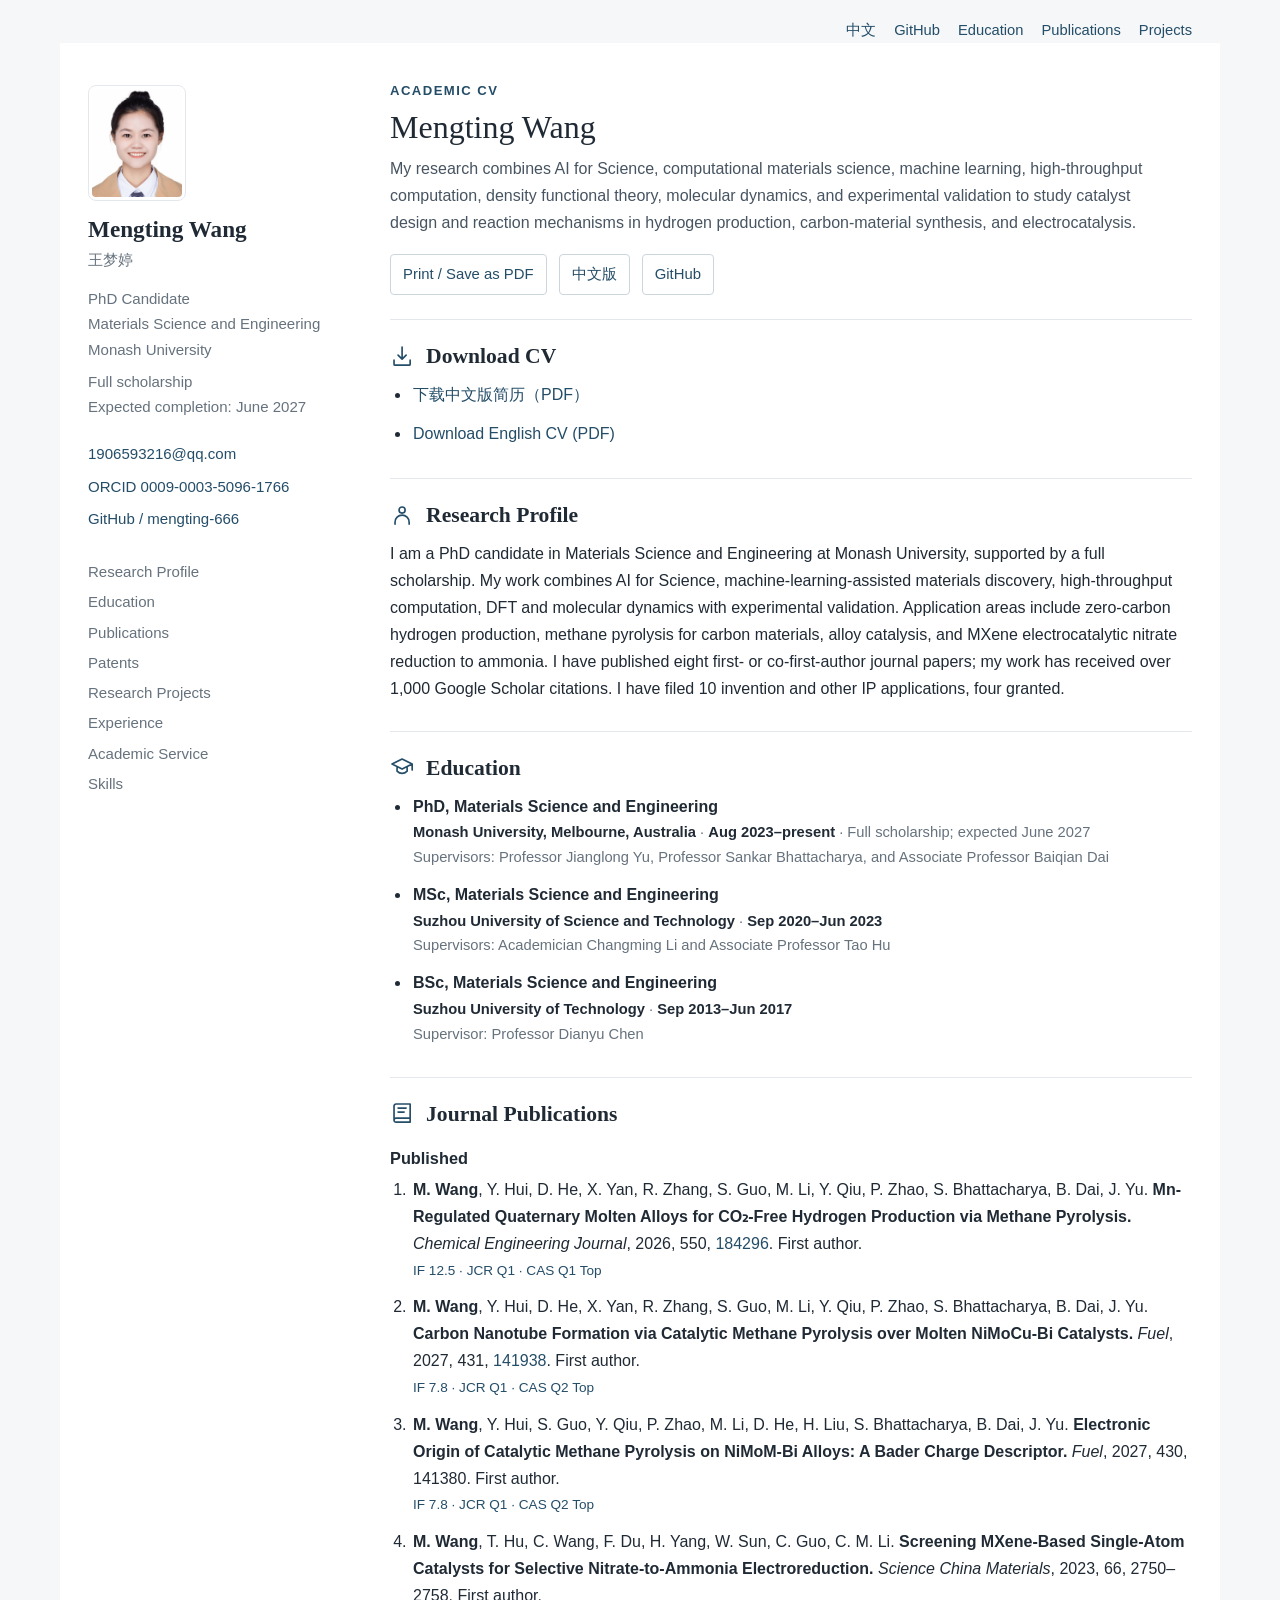
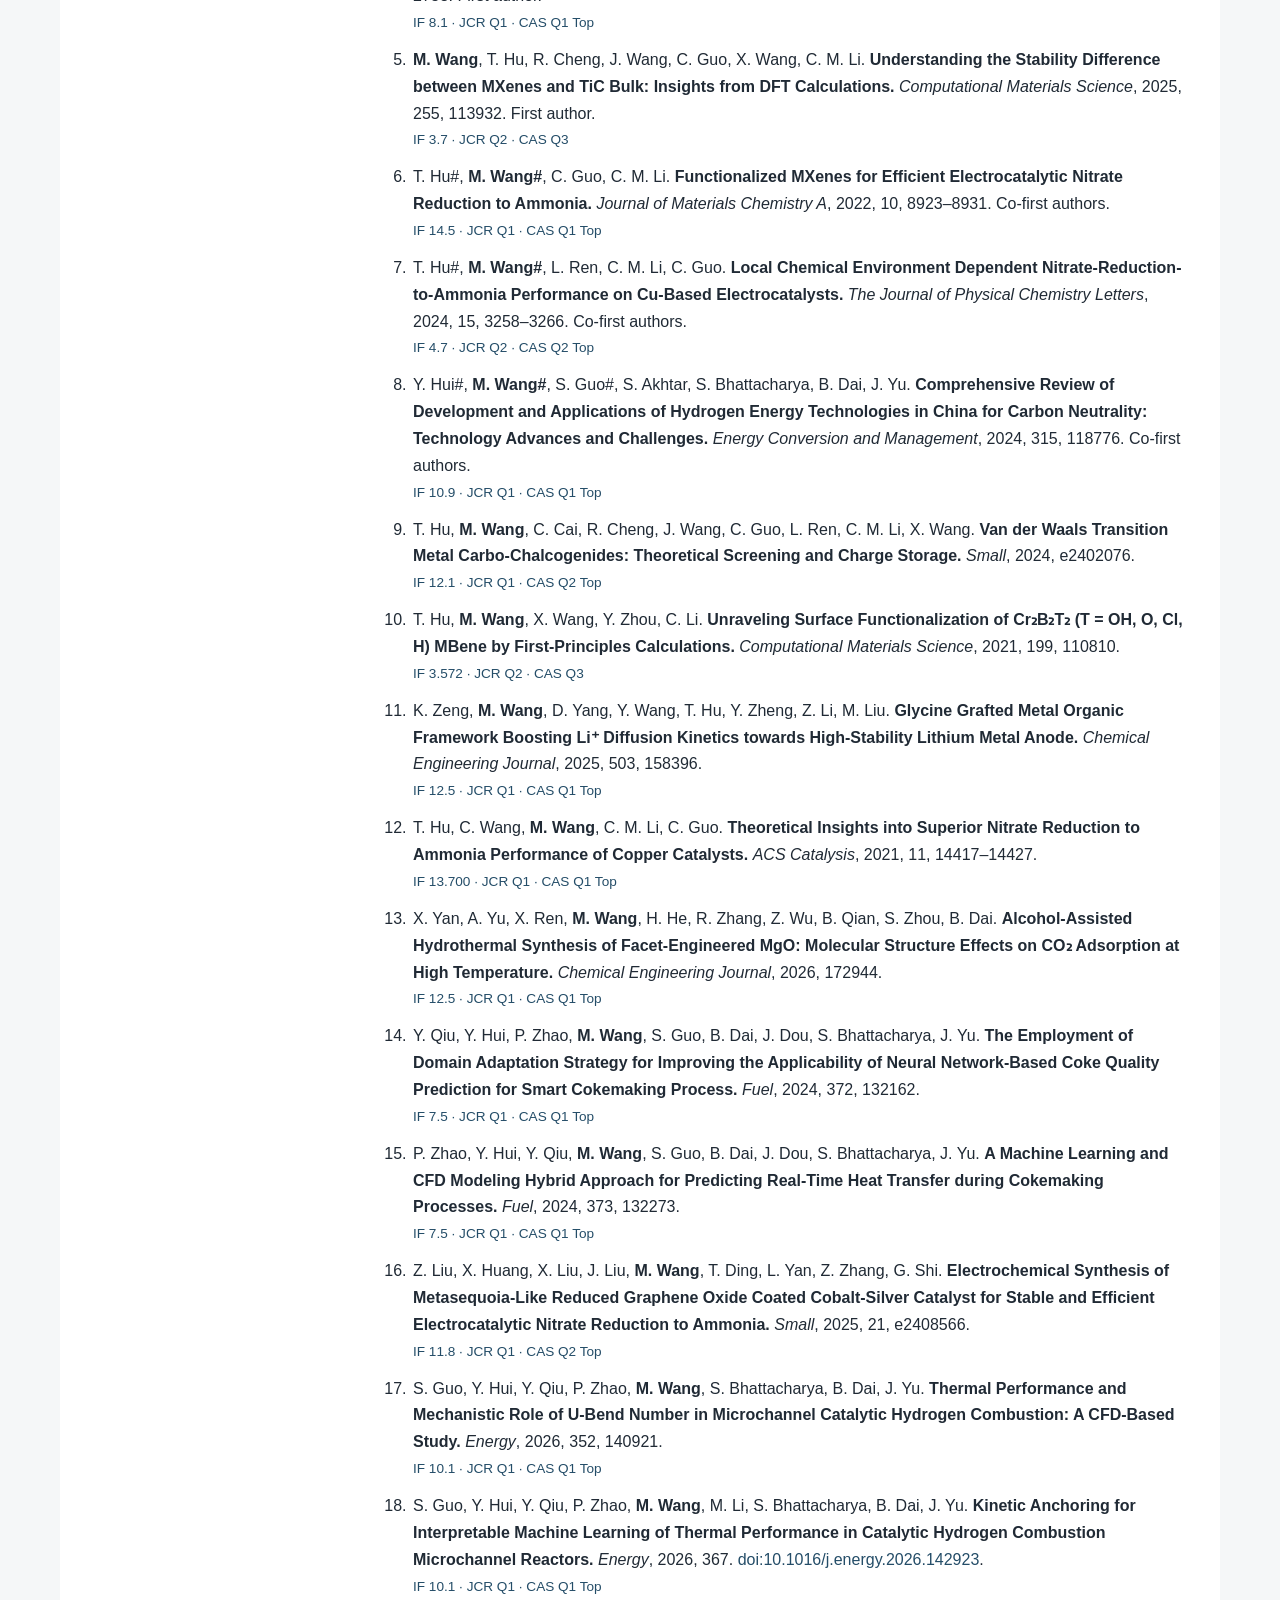
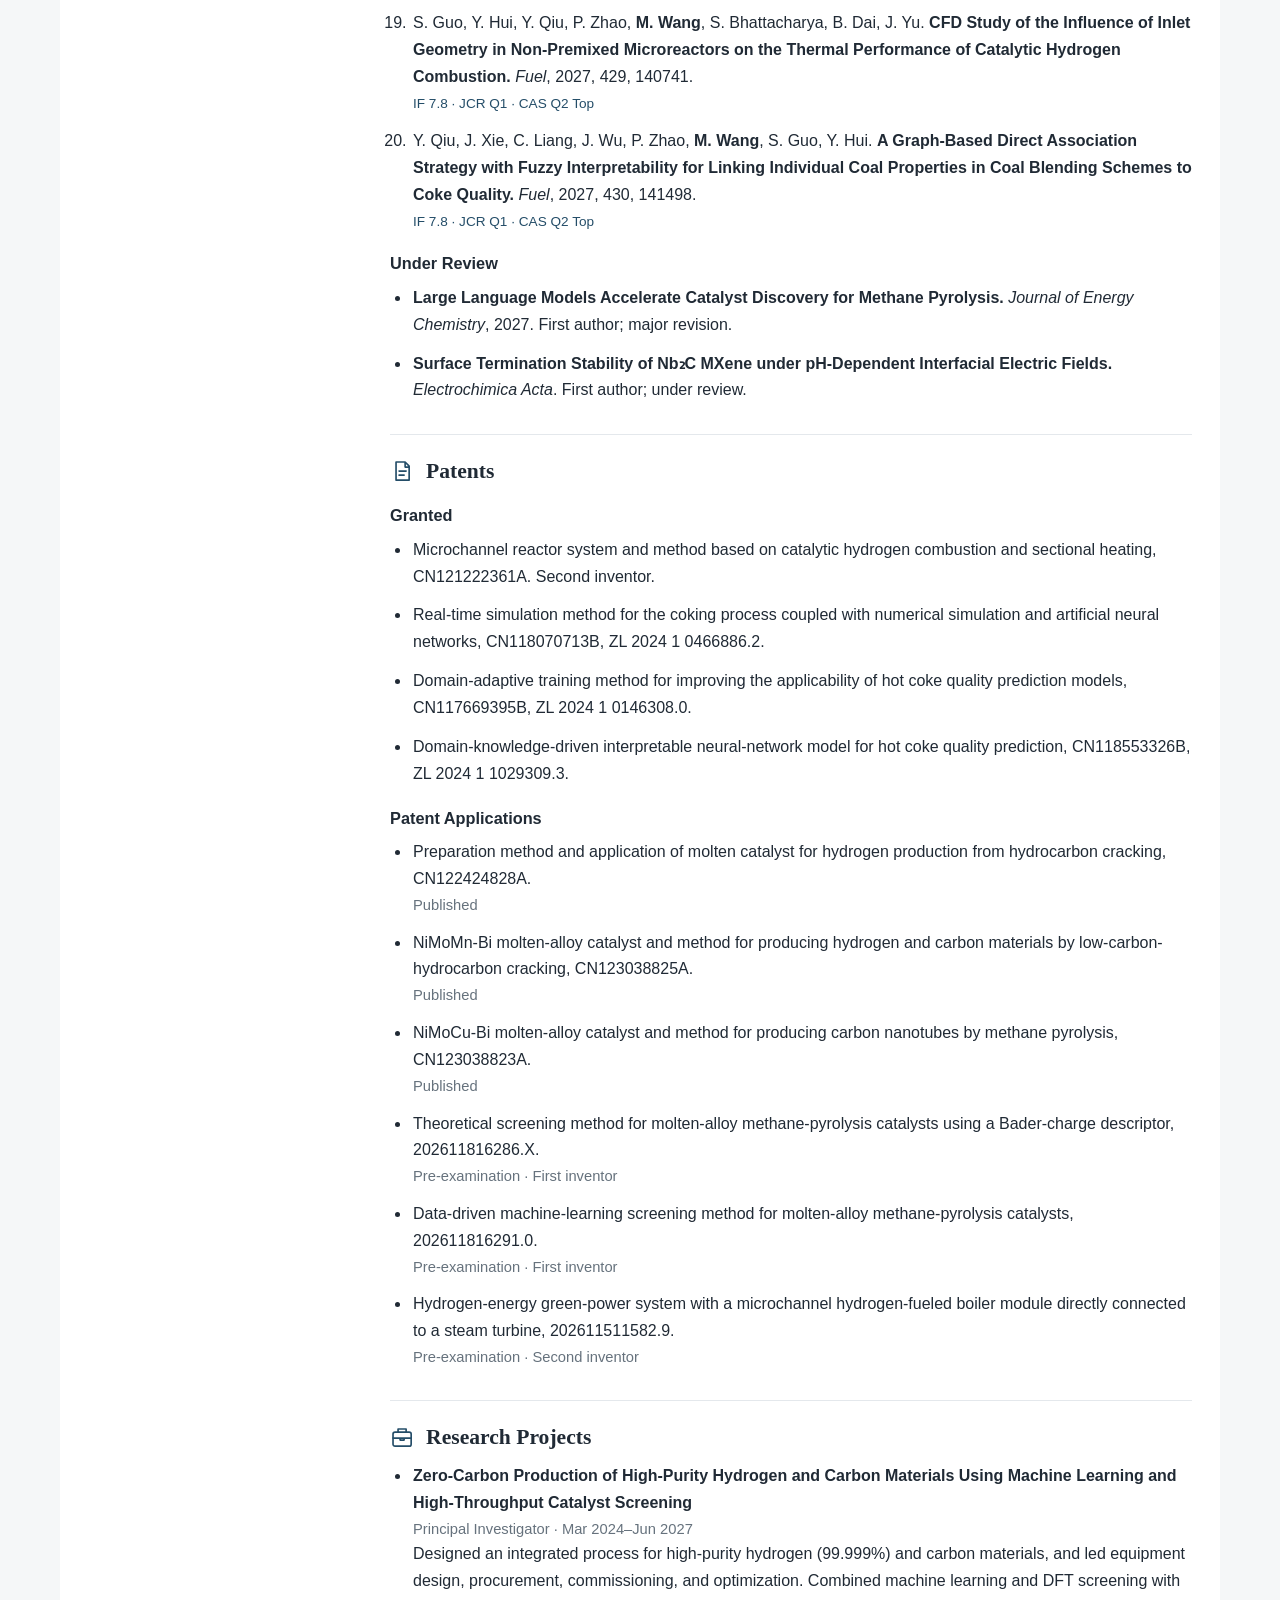
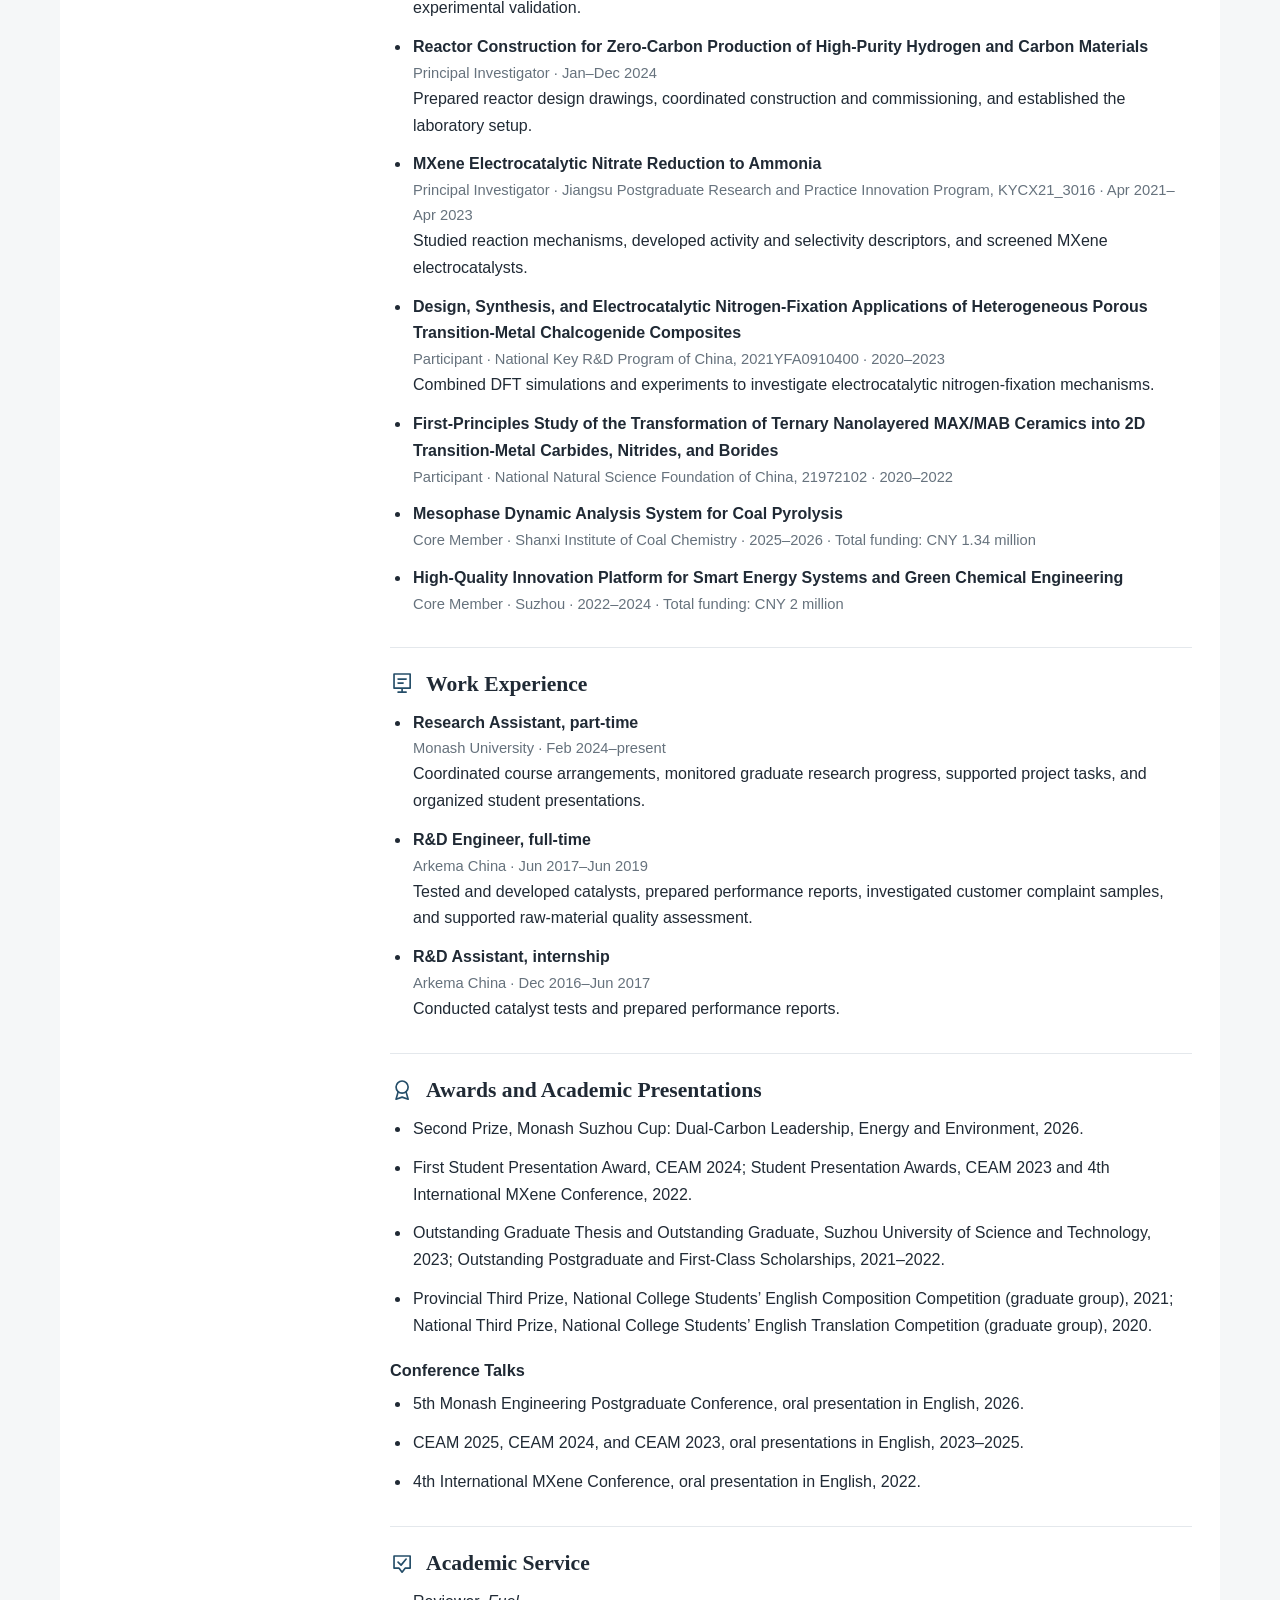
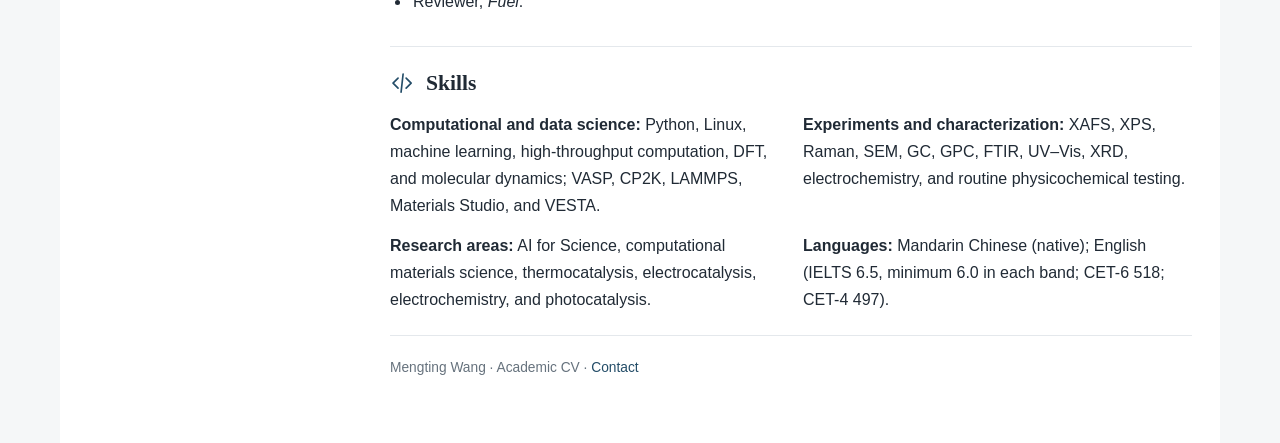
==== commit 8315c6ec: "Shorten the English CV introduction" ====
--- a/index.html
+++ b/index.html
@@ -1,170 +1,170 @@
-<!doctype html>
-<html lang="en">
-<head>
-  <meta charset="utf-8">
-  <meta name="viewport" content="width=device-width, initial-scale=1">
-  <meta name="description" content="Academic CV of Mengting Wang, PhD candidate in Materials Science and Engineering at Monash University.">
-  <title>Mengting Wang | Academic CV</title>
-  <link rel="stylesheet" href="assets/cv.css">
-</head>
-<body>
-  <nav class="site-nav" aria-label="Language and page navigation">
-    <a href="zh/index.html">中文</a><a href="https://github.com/mengting-666" target="_blank" rel="noreferrer">GitHub</a><a href="#education">Education</a><a href="#publications">Publications</a><a href="#projects">Projects</a>
-  </nav>
-  <div class="page">
-    <aside class="profile">
-      <img class="portrait" src="assets/portrait.jpg" width="420" height="588" alt="Portrait of Mengting Wang">
-      <h1>Mengting Wang</h1>
-      <p class="name-en">王梦婷</p>
-      <p>PhD Candidate<br>Materials Science and Engineering<br>Monash University</p>
-      <p>Full scholarship<br>Expected completion: June 2027</p>
-      <div class="contact">
-        <p><a href="mailto:1906593216@qq.com">1906593216@qq.com</a></p>
-        <p><a href="https://orcid.org/0009-0003-5096-1766" target="_blank" rel="noreferrer">ORCID 0009-0003-5096-1766</a></p>
-        <p><a href="https://github.com/mengting-666" target="_blank" rel="noreferrer">GitHub / mengting-666</a></p>
-      </div>
-      <nav class="mini-nav" aria-label="CV sections">
-        <a href="#profile">Research Profile</a><a href="#education">Education</a><a href="#publications">Publications</a>
-        <a href="#patents">Patents</a><a href="#projects">Research Projects</a><a href="#experience">Experience</a>
-        <a href="#service">Academic Service</a><a href="#skills">Skills</a>
-      </nav>
-    </aside>
-    <main class="content">
-      <header class="hero">
-        <div class="eyebrow">Academic CV</div>
-        <h2>Mengting Wang</h2>
-        <p>My research combines AI for Science, computational materials science, machine learning, high-throughput computation, density functional theory, molecular dynamics, and experimental validation to study catalyst design and reaction mechanisms in hydrogen production, carbon-material synthesis, and electrocatalysis.</p>
-        <div class="actions"><button type="button" onclick="window.print()">Print / Save as PDF</button><a href="zh/index.html">中文版</a><a href="https://github.com/mengting-666" target="_blank" rel="noreferrer">GitHub</a></div>
-      </header>
-
-      <section class="section" id="downloads">
-        <h2><svg class="section-icon" viewBox="0 0 24 24" fill="none" stroke="currentColor" stroke-width="1.65" stroke-linecap="round" stroke-linejoin="round" aria-hidden="true" focusable="false"><path d="M12 3v12m-4-4 4 4 4-4M4 16v4a1 1 0 0 0 1 1h14a1 1 0 0 0 1-1v-4"/></svg>Download CV</h2>
-        <ul class="item-list">
-          <li><a href="files/CV_Chinese.pdf" download>下载中文版简历（PDF）</a></li>
-          <li><a href="files/CV_English.pdf" download>Download English CV (PDF)</a></li>
-        </ul>
-      </section>
-
-      <section class="section" id="profile">
-        <h2><svg class="section-icon" viewBox="0 0 24 24" fill="none" stroke="currentColor" stroke-width="1.65" stroke-linecap="round" stroke-linejoin="round" aria-hidden="true" focusable="false"><circle cx="12" cy="7" r="3"/><path d="M5 21v-2a7 7 0 0 1 14 0v2"/></svg>Research Profile</h2>
-        <p>I am an MSc graduate in Materials Science and Engineering and a PhD candidate in Materials Science and Engineering at Monash University, supported by a full scholarship. My work combines AI for Science, machine-learning-assisted materials discovery, high-throughput computation, DFT and molecular dynamics with experimental validation. Application areas include zero-carbon hydrogen production, methane pyrolysis for carbon materials, alloy catalysis, and MXene electrocatalytic nitrate reduction to ammonia. I have published eight first- or co-first-author journal papers; my work has received over 1,000 Google Scholar citations. I have filed 10 invention and other IP applications, four granted.</p>
-      </section>
-
-      <section class="section" id="education">
-        <h2><svg class="section-icon" viewBox="0 0 24 24" fill="none" stroke="currentColor" stroke-width="1.65" stroke-linecap="round" stroke-linejoin="round" aria-hidden="true" focusable="false"><path d="m2 9 10-5 10 5-10 5-10-5Zm5 3v4c3 3 7 3 10 0v-4m5-3v6"/></svg>Education</h2>
-        <ul class="item-list">
-          <li><strong>PhD, Materials Science and Engineering</strong><span class="meta education-meta"><strong>Monash University, Melbourne, Australia</strong> · <strong>Aug 2023–present</strong> · Full scholarship; expected June 2027</span><span class="meta">Supervisors: Professor Jianglong Yu, Professor Sankar Bhattacharya, and Associate Professor Baiqian Dai</span></li>
-          <li><strong>MSc, Materials Science and Engineering</strong><span class="meta education-meta"><strong>Suzhou University of Science and Technology</strong> · <strong>Sep 2020–Jun 2023</strong></span><span class="meta">Supervisors: Academician Changming Li and Associate Professor Tao Hu</span></li>
-          <li><strong>BSc, Materials Science and Engineering</strong><span class="meta education-meta"><strong>Suzhou University of Technology</strong> · <strong>Sep 2013–Jun 2017</strong></span><span class="meta">Supervisor: Professor Dianyu Chen</span></li>
-        </ul>
-      </section>
-
-      <section class="section" id="publications">
-        <h2><svg class="section-icon" viewBox="0 0 24 24" fill="none" stroke="currentColor" stroke-width="1.65" stroke-linecap="round" stroke-linejoin="round" aria-hidden="true" focusable="false"><path d="M4 19V5a2 2 0 0 1 2-2h14v18H6a2 2 0 0 1 0-4h14M8 7h8m-8 4h6"/></svg>Journal Publications</h2>
-        <h3>Published</h3>
-        <ol class="pub-list">
-          <li><strong class="own-author">M. Wang</strong>, Y. Hui, D. He, X. Yan, R. Zhang, S. Guo, M. Li, Y. Qiu, P. Zhao, S. Bhattacharya, B. Dai, J. Yu. <strong>Mn-Regulated Quaternary Molten Alloys for CO₂-Free Hydrogen Production via Methane Pyrolysis.</strong> <em>Chemical Engineering Journal</em>, 2026, 550, <a href="https://doi.org/10.1016/j.cej.2026.184296">184296</a>. First author.<span class="journal-metrics">IF 12.5 · JCR Q1 · CAS Q1 Top</span></li>
-          <li><strong class="own-author">M. Wang</strong>, Y. Hui, D. He, X. Yan, R. Zhang, S. Guo, M. Li, Y. Qiu, P. Zhao, S. Bhattacharya, B. Dai, J. Yu. <strong>Carbon Nanotube Formation via Catalytic Methane Pyrolysis over Molten NiMoCu-Bi Catalysts.</strong> <em>Fuel</em>, 2027, 431, <a href="https://doi.org/10.1016/j.fuel.2026.141938">141938</a>. First author.<span class="journal-metrics">IF 7.8 · JCR Q1 · CAS Q2 Top</span></li>
-          <li><strong class="own-author">M. Wang</strong>, Y. Hui, S. Guo, Y. Qiu, P. Zhao, M. Li, D. He, H. Liu, S. Bhattacharya, B. Dai, J. Yu. <strong>Electronic Origin of Catalytic Methane Pyrolysis on NiMoM-Bi Alloys: A Bader Charge Descriptor.</strong> <em>Fuel</em>, 2027, 430, 141380. First author.<span class="journal-metrics">IF 7.8 · JCR Q1 · CAS Q2 Top</span></li>
-          <li><strong class="own-author">M. Wang</strong>, T. Hu, C. Wang, F. Du, H. Yang, W. Sun, C. Guo, C. M. Li. <strong>Screening MXene-Based Single-Atom Catalysts for Selective Nitrate-to-Ammonia Electroreduction.</strong> <em>Science China Materials</em>, 2023, 66, 2750–2758. First author.<span class="journal-metrics">IF 8.1 · JCR Q1 · CAS Q1 Top</span></li>
-          <li><strong class="own-author">M. Wang</strong>, T. Hu, R. Cheng, J. Wang, C. Guo, X. Wang, C. M. Li. <strong>Understanding the Stability Difference between MXenes and TiC Bulk: Insights from DFT Calculations.</strong> <em>Computational Materials Science</em>, 2025, 255, 113932. First author.<span class="journal-metrics">IF 3.7 · JCR Q2 · CAS Q3</span></li>
-          <li>T. Hu#, <strong class="own-author">M. Wang#</strong>, C. Guo, C. M. Li. <strong>Functionalized MXenes for Efficient Electrocatalytic Nitrate Reduction to Ammonia.</strong> <em>Journal of Materials Chemistry A</em>, 2022, 10, 8923–8931. Co-first authors.<span class="journal-metrics">IF 14.5 · JCR Q1 · CAS Q1 Top</span></li>
-          <li>T. Hu#, <strong class="own-author">M. Wang#</strong>, L. Ren, C. M. Li, C. Guo. <strong>Local Chemical Environment Dependent Nitrate-Reduction-to-Ammonia Performance on Cu-Based Electrocatalysts.</strong> <em>The Journal of Physical Chemistry Letters</em>, 2024, 15, 3258–3266. Co-first authors.<span class="journal-metrics">IF 4.7 · JCR Q2 · CAS Q2 Top</span></li>
-          <li>Y. Hui#, <strong class="own-author">M. Wang#</strong>, S. Guo#, S. Akhtar, S. Bhattacharya, B. Dai, J. Yu. <strong>Comprehensive Review of Development and Applications of Hydrogen Energy Technologies in China for Carbon Neutrality: Technology Advances and Challenges.</strong> <em>Energy Conversion and Management</em>, 2024, 315, 118776. Co-first authors.<span class="journal-metrics">IF 10.9 · JCR Q1 · CAS Q1 Top</span></li>
-          <li>T. Hu, <strong class="own-author">M. Wang</strong>, C. Cai, R. Cheng, J. Wang, C. Guo, L. Ren, C. M. Li, X. Wang. <strong>Van der Waals Transition Metal Carbo-Chalcogenides: Theoretical Screening and Charge Storage.</strong> <em>Small</em>, 2024, e2402076.<span class="journal-metrics">IF 12.1 · JCR Q1 · CAS Q2 Top</span></li>
-          <li>T. Hu, <strong class="own-author">M. Wang</strong>, X. Wang, Y. Zhou, C. Li. <strong>Unraveling Surface Functionalization of Cr₂B₂T₂ (T = OH, O, Cl, H) MBene by First-Principles Calculations.</strong> <em>Computational Materials Science</em>, 2021, 199, 110810.<span class="journal-metrics">IF 3.572 · JCR Q2 · CAS Q3</span></li>
-          <li>K. Zeng, <strong class="own-author">M. Wang</strong>, D. Yang, Y. Wang, T. Hu, Y. Zheng, Z. Li, M. Liu. <strong>Glycine Grafted Metal Organic Framework Boosting Li⁺ Diffusion Kinetics towards High-Stability Lithium Metal Anode.</strong> <em>Chemical Engineering Journal</em>, 2025, 503, 158396.<span class="journal-metrics">IF 12.5 · JCR Q1 · CAS Q1 Top</span></li>
-          <li>T. Hu, C. Wang, <strong class="own-author">M. Wang</strong>, C. M. Li, C. Guo. <strong>Theoretical Insights into Superior Nitrate Reduction to Ammonia Performance of Copper Catalysts.</strong> <em>ACS Catalysis</em>, 2021, 11, 14417–14427.<span class="journal-metrics">IF 13.700 · JCR Q1 · CAS Q1 Top</span></li>
-          <li>X. Yan, A. Yu, X. Ren, <strong class="own-author">M. Wang</strong>, H. He, R. Zhang, Z. Wu, B. Qian, S. Zhou, B. Dai. <strong>Alcohol-Assisted Hydrothermal Synthesis of Facet-Engineered MgO: Molecular Structure Effects on CO₂ Adsorption at High Temperature.</strong> <em>Chemical Engineering Journal</em>, 2026, 172944.<span class="journal-metrics">IF 12.5 · JCR Q1 · CAS Q1 Top</span></li>
-          <li>Y. Qiu, Y. Hui, P. Zhao, <strong class="own-author">M. Wang</strong>, S. Guo, B. Dai, J. Dou, S. Bhattacharya, J. Yu. <strong>The Employment of Domain Adaptation Strategy for Improving the Applicability of Neural Network-Based Coke Quality Prediction for Smart Cokemaking Process.</strong> <em>Fuel</em>, 2024, 372, 132162.<span class="journal-metrics">IF 7.5 · JCR Q1 · CAS Q1 Top</span></li>
-          <li>P. Zhao, Y. Hui, Y. Qiu, <strong class="own-author">M. Wang</strong>, S. Guo, B. Dai, J. Dou, S. Bhattacharya, J. Yu. <strong>A Machine Learning and CFD Modeling Hybrid Approach for Predicting Real-Time Heat Transfer during Cokemaking Processes.</strong> <em>Fuel</em>, 2024, 373, 132273.<span class="journal-metrics">IF 7.5 · JCR Q1 · CAS Q1 Top</span></li>
-          <li>Z. Liu, X. Huang, X. Liu, J. Liu, <strong class="own-author">M. Wang</strong>, T. Ding, L. Yan, Z. Zhang, G. Shi. <strong>Electrochemical Synthesis of Metasequoia-Like Reduced Graphene Oxide Coated Cobalt-Silver Catalyst for Stable and Efficient Electrocatalytic Nitrate Reduction to Ammonia.</strong> <em>Small</em>, 2025, 21, e2408566.<span class="journal-metrics">IF 11.8 · JCR Q1 · CAS Q2 Top</span></li>
-          <li>S. Guo, Y. Hui, Y. Qiu, P. Zhao, <strong class="own-author">M. Wang</strong>, S. Bhattacharya, B. Dai, J. Yu. <strong>Thermal Performance and Mechanistic Role of U-Bend Number in Microchannel Catalytic Hydrogen Combustion: A CFD-Based Study.</strong> <em>Energy</em>, 2026, 352, 140921.<span class="journal-metrics">IF 10.1 · JCR Q1 · CAS Q1 Top</span></li>
-          <li>S. Guo, Y. Hui, Y. Qiu, P. Zhao, <strong class="own-author">M. Wang</strong>, M. Li, S. Bhattacharya, B. Dai, J. Yu. <strong>Kinetic Anchoring for Interpretable Machine Learning of Thermal Performance in Catalytic Hydrogen Combustion Microchannel Reactors.</strong> <em>Energy</em>, 2026, 367. <a href="https://doi.org/10.1016/j.energy.2026.142923">doi:10.1016/j.energy.2026.142923</a>.<span class="journal-metrics">IF 10.1 · JCR Q1 · CAS Q1 Top</span></li>
-          <li>S. Guo, Y. Hui, Y. Qiu, P. Zhao, <strong class="own-author">M. Wang</strong>, S. Bhattacharya, B. Dai, J. Yu. <strong>CFD Study of the Influence of Inlet Geometry in Non-Premixed Microreactors on the Thermal Performance of Catalytic Hydrogen Combustion.</strong> <em>Fuel</em>, 2027, 429, 140741.<span class="journal-metrics">IF 7.8 · JCR Q1 · CAS Q2 Top</span></li>
-          <li>Y. Qiu, J. Xie, C. Liang, J. Wu, P. Zhao, <strong class="own-author">M. Wang</strong>, S. Guo, Y. Hui. <strong>A Graph-Based Direct Association Strategy with Fuzzy Interpretability for Linking Individual Coal Properties in Coal Blending Schemes to Coke Quality.</strong> <em>Fuel</em>, 2027, 430, 141498.<span class="journal-metrics">IF 7.8 · JCR Q1 · CAS Q2 Top</span></li>
-        </ol>
-        <h3>Under Review</h3>
-        <ul class="item-list">
-          <li><strong>Large Language Models Accelerate Catalyst Discovery for Methane Pyrolysis.</strong> <em>Journal of Energy Chemistry</em>, 2027. First author; major revision.</li>
-          <li><strong>Surface Termination Stability of Nb₂C MXene under pH-Dependent Interfacial Electric Fields.</strong> <em>Electrochimica Acta</em>. First author; under review.</li>
-        </ul>
-      </section>
-
-      <section class="section" id="patents">
-        <h2><svg class="section-icon" viewBox="0 0 24 24" fill="none" stroke="currentColor" stroke-width="1.65" stroke-linecap="round" stroke-linejoin="round" aria-hidden="true" focusable="false"><path d="M6 3h9l4 4v14H6V3Zm9 0v5h4M9 12h7m-7 4h5"/></svg>Patents</h2>
-        <h3>Granted</h3>
-        <ul class="item-list">
-          <li>Microchannel reactor system and method based on catalytic hydrogen combustion and sectional heating, CN121222361A. Second inventor.</li>
-          <li>Real-time simulation method for the coking process coupled with numerical simulation and artificial neural networks, CN118070713B, ZL 2024 1 0466886.2.</li>
-          <li>Domain-adaptive training method for improving the applicability of hot coke quality prediction models, CN117669395B, ZL 2024 1 0146308.0.</li>
-          <li>Domain-knowledge-driven interpretable neural-network model for hot coke quality prediction, CN118553326B, ZL 2024 1 1029309.3.</li>
-        </ul>
-        <h3>Patent Applications</h3>
-        <ul class="item-list">
-          <li>Preparation method and application of molten catalyst for hydrogen production from hydrocarbon cracking, CN122424828A. <span class="meta">Published</span></li>
-          <li>NiMoMn-Bi molten-alloy catalyst and method for producing hydrogen and carbon materials by low-carbon-hydrocarbon cracking, CN123038825A. <span class="meta">Published</span></li>
-          <li>NiMoCu-Bi molten-alloy catalyst and method for producing carbon nanotubes by methane pyrolysis, CN123038823A. <span class="meta">Published</span></li>
-          <li>Theoretical screening method for molten-alloy methane-pyrolysis catalysts using a Bader-charge descriptor, 202611816286.X. <span class="meta">Pre-examination · First inventor</span></li>
-          <li>Data-driven machine-learning screening method for molten-alloy methane-pyrolysis catalysts, 202611816291.0. <span class="meta">Pre-examination · First inventor</span></li>
-          <li>Hydrogen-energy green-power system with a microchannel hydrogen-fueled boiler module directly connected to a steam turbine, 202611511582.9. <span class="meta">Pre-examination · Second inventor</span></li>
-        </ul>
-      </section>
-
-      <section class="section" id="projects">
-        <h2><svg class="section-icon" viewBox="0 0 24 24" fill="none" stroke="currentColor" stroke-width="1.65" stroke-linecap="round" stroke-linejoin="round" aria-hidden="true" focusable="false"><rect x="3" y="7" width="18" height="14" rx="2"/><path d="M8 7V4h8v3M3 13h18m-11 0v2h4v-2"/></svg>Research Projects</h2>
-        <ul class="item-list">
-          <li><strong>Zero-Carbon Production of High-Purity Hydrogen and Carbon Materials Using Machine Learning and High-Throughput Catalyst Screening</strong><span class="meta">Principal Investigator · Mar 2024–Jun 2027</span>Designed an integrated process for high-purity hydrogen (99.999%) and carbon materials, and led equipment design, procurement, commissioning, and optimization. Combined machine learning and DFT screening with experimental validation.</li>
-          <li><strong>Reactor Construction for Zero-Carbon Production of High-Purity Hydrogen and Carbon Materials</strong><span class="meta">Principal Investigator · Jan–Dec 2024</span>Prepared reactor design drawings, coordinated construction and commissioning, and established the laboratory setup.</li>
-          <li><strong>MXene Electrocatalytic Nitrate Reduction to Ammonia</strong><span class="meta">Principal Investigator · Jiangsu Postgraduate Research and Practice Innovation Program, KYCX21_3016 · Apr 2021–Apr 2023</span>Studied reaction mechanisms, developed activity and selectivity descriptors, and screened MXene electrocatalysts.</li>
-          <li><strong>Design, Synthesis, and Electrocatalytic Nitrogen-Fixation Applications of Heterogeneous Porous Transition-Metal Chalcogenide Composites</strong><span class="meta">Participant · National Key R&amp;D Program of China, 2021YFA0910400 · 2020–2023</span>Combined DFT simulations and experiments to investigate electrocatalytic nitrogen-fixation mechanisms.</li>
-          <li><strong>First-Principles Study of the Transformation of Ternary Nanolayered MAX/MAB Ceramics into 2D Transition-Metal Carbides, Nitrides, and Borides</strong><span class="meta">Participant · National Natural Science Foundation of China, 21972102 · 2020–2022</span></li>
-          <li><strong>Mesophase Dynamic Analysis System for Coal Pyrolysis</strong><span class="meta">Core Member · Shanxi Institute of Coal Chemistry · 2025–2026 · Total funding: CNY 1.34 million</span></li>
-          <li><strong>High-Quality Innovation Platform for Smart Energy Systems and Green Chemical Engineering</strong><span class="meta">Core Member · Suzhou · 2022–2024 · Total funding: CNY 2 million</span></li>
-        </ul>
-      </section>
-
-      <section class="section" id="experience">
-        <h2><svg class="section-icon" viewBox="0 0 24 24" fill="none" stroke="currentColor" stroke-width="1.65" stroke-linecap="round" stroke-linejoin="round" aria-hidden="true" focusable="false"><path d="M8 21h8m-4-4v4M4 3h16v14H4zM8 8h8m-8 4h5"/></svg>Work Experience</h2>
-        <ul class="item-list">
-          <li><strong>Research Assistant, part-time</strong><span class="meta">Monash University · Feb 2024–present</span>Coordinated course arrangements, monitored graduate research progress, supported project tasks, and organized student presentations.</li>
-          <li><strong>R&amp;D Engineer, full-time</strong><span class="meta">Arkema China · Jun 2017–Jun 2019</span>Tested and developed catalysts, prepared performance reports, investigated customer complaint samples, and supported raw-material quality assessment.</li>
-          <li><strong>R&amp;D Assistant, internship</strong><span class="meta">Arkema China · Dec 2016–Jun 2017</span>Conducted catalyst tests and prepared performance reports.</li>
-        </ul>
-      </section>
-
-      <section class="section" id="awards">
-        <h2><svg class="section-icon" viewBox="0 0 24 24" fill="none" stroke="currentColor" stroke-width="1.65" stroke-linecap="round" stroke-linejoin="round" aria-hidden="true" focusable="false"><circle cx="12" cy="9" r="6"/><path d="m8 14-2 7 6-2 6 2-2-7"/></svg>Awards and Academic Presentations</h2>
-        <ul class="item-list">
-          <li>Second Prize, Monash Suzhou Cup: Dual-Carbon Leadership, Energy and Environment, 2026.</li>
-          <li>First Student Presentation Award, CEAM 2024; Student Presentation Awards, CEAM 2023 and 4th International MXene Conference, 2022.</li>
-          <li>Outstanding Graduate Thesis and Outstanding Graduate, Suzhou University of Science and Technology, 2023; Outstanding Postgraduate and First-Class Scholarships, 2021–2022.</li>
-          <li>Provincial Third Prize, National College Students’ English Composition Competition (graduate group), 2021; National Third Prize, National College Students’ English Translation Competition (graduate group), 2020.</li>
-        </ul>
-        <h3>Conference Talks</h3>
-        <ul class="item-list">
-          <li>5th Monash Engineering Postgraduate Conference, oral presentation in English, 2026.</li>
-          <li>CEAM 2025, CEAM 2024, and CEAM 2023, oral presentations in English, 2023–2025.</li>
-          <li>4th International MXene Conference, oral presentation in English, 2022.</li>
-        </ul>
-      </section>
-
-      <section class="section" id="service">
-        <h2><svg class="section-icon" viewBox="0 0 24 24" fill="none" stroke="currentColor" stroke-width="1.65" stroke-linecap="round" stroke-linejoin="round" aria-hidden="true" focusable="false"><path d="M20 5H4v12h5l3 4 3-4h5zM8 11l3 3 5-6"/></svg>Academic Service</h2>
-        <ul class="item-list"><li>Reviewer, <em>Fuel</em>.</li></ul>
-      </section>
-
-      <section class="section" id="skills">
-        <h2><svg class="section-icon" viewBox="0 0 24 24" fill="none" stroke="currentColor" stroke-width="1.65" stroke-linecap="round" stroke-linejoin="round" aria-hidden="true" focusable="false"><path d="m8 7-5 5 5 5m8-10 5 5-5 5m-3-14-2 18"/></svg>Skills</h2>
-        <div class="skill-grid">
-          <p><strong>Computational and data science:</strong> Python, Linux, machine learning, high-throughput computation, DFT, and molecular dynamics; VASP, CP2K, LAMMPS, Materials Studio, and VESTA.</p>
-          <p><strong>Experiments and characterization:</strong> XAFS, XPS, Raman, SEM, GC, GPC, FTIR, UV–Vis, XRD, electrochemistry, and routine physicochemical testing.</p>
-          <p><strong>Research areas:</strong> AI for Science, computational materials science, thermocatalysis, electrocatalysis, electrochemistry, and photocatalysis.</p>
-          <p><strong>Languages:</strong> Mandarin Chinese (native); English (IELTS 6.5, minimum 6.0 in each band; CET-6 518; CET-4 497).</p>
-        </div>
-      </section>
-      <footer class="footer">Mengting Wang · Academic CV · <a href="mailto:1906593216@qq.com">Contact</a></footer>
-    </main>
-  </div>
-</body>
-</html>
+<!doctype html>
+<html lang="en">
+<head>
+  <meta charset="utf-8">
+  <meta name="viewport" content="width=device-width, initial-scale=1">
+  <meta name="description" content="Academic CV of Mengting Wang, PhD candidate in Materials Science and Engineering at Monash University.">
+  <title>Mengting Wang | Academic CV</title>
+  <link rel="stylesheet" href="assets/cv.css">
+</head>
+<body>
+  <nav class="site-nav" aria-label="Language and page navigation">
+    <a href="zh/index.html">中文</a><a href="https://github.com/mengting-666" target="_blank" rel="noreferrer">GitHub</a><a href="#education">Education</a><a href="#publications">Publications</a><a href="#projects">Projects</a>
+  </nav>
+  <div class="page">
+    <aside class="profile">
+      <img class="portrait" src="assets/portrait.jpg" width="420" height="588" alt="Portrait of Mengting Wang">
+      <h1>Mengting Wang</h1>
+      <p class="name-en">王梦婷</p>
+      <p>PhD Candidate<br>Materials Science and Engineering<br>Monash University</p>
+      <p>Full scholarship<br>Expected completion: June 2027</p>
+      <div class="contact">
+        <p><a href="mailto:1906593216@qq.com">1906593216@qq.com</a></p>
+        <p><a href="https://orcid.org/0009-0003-5096-1766" target="_blank" rel="noreferrer">ORCID 0009-0003-5096-1766</a></p>
+        <p><a href="https://github.com/mengting-666" target="_blank" rel="noreferrer">GitHub / mengting-666</a></p>
+      </div>
+      <nav class="mini-nav" aria-label="CV sections">
+        <a href="#profile">Research Profile</a><a href="#education">Education</a><a href="#publications">Publications</a>
+        <a href="#patents">Patents</a><a href="#projects">Research Projects</a><a href="#experience">Experience</a>
+        <a href="#service">Academic Service</a><a href="#skills">Skills</a>
+      </nav>
+    </aside>
+    <main class="content">
+      <header class="hero">
+        <div class="eyebrow">Academic CV</div>
+        <h2>Mengting Wang</h2>
+        <p>My research combines AI for Science, computational materials science, machine learning, high-throughput computation, density functional theory, molecular dynamics, and experimental validation to study catalyst design and reaction mechanisms in hydrogen production, carbon-material synthesis, and electrocatalysis.</p>
+        <div class="actions"><button type="button" onclick="window.print()">Print / Save as PDF</button><a href="zh/index.html">中文版</a><a href="https://github.com/mengting-666" target="_blank" rel="noreferrer">GitHub</a></div>
+      </header>
+
+      <section class="section" id="downloads">
+        <h2><svg class="section-icon" viewBox="0 0 24 24" fill="none" stroke="currentColor" stroke-width="1.65" stroke-linecap="round" stroke-linejoin="round" aria-hidden="true" focusable="false"><path d="M12 3v12m-4-4 4 4 4-4M4 16v4a1 1 0 0 0 1 1h14a1 1 0 0 0 1-1v-4"/></svg>Download CV</h2>
+        <ul class="item-list">
+          <li><a href="files/CV_Chinese.pdf" download>下载中文版简历（PDF）</a></li>
+          <li><a href="files/CV_English.pdf" download>Download English CV (PDF)</a></li>
+        </ul>
+      </section>
+
+      <section class="section" id="profile">
+        <h2><svg class="section-icon" viewBox="0 0 24 24" fill="none" stroke="currentColor" stroke-width="1.65" stroke-linecap="round" stroke-linejoin="round" aria-hidden="true" focusable="false"><circle cx="12" cy="7" r="3"/><path d="M5 21v-2a7 7 0 0 1 14 0v2"/></svg>Research Profile</h2>
+        <p>I am a PhD candidate in Materials Science and Engineering at Monash University, supported by a full scholarship. My work combines AI for Science, machine-learning-assisted materials discovery, high-throughput computation, DFT and molecular dynamics with experimental validation. Application areas include zero-carbon hydrogen production, methane pyrolysis for carbon materials, alloy catalysis, and MXene electrocatalytic nitrate reduction to ammonia. I have published eight first- or co-first-author journal papers; my work has received over 1,000 Google Scholar citations. I have filed 10 invention and other IP applications, four granted.</p>
+      </section>
+
+      <section class="section" id="education">
+        <h2><svg class="section-icon" viewBox="0 0 24 24" fill="none" stroke="currentColor" stroke-width="1.65" stroke-linecap="round" stroke-linejoin="round" aria-hidden="true" focusable="false"><path d="m2 9 10-5 10 5-10 5-10-5Zm5 3v4c3 3 7 3 10 0v-4m5-3v6"/></svg>Education</h2>
+        <ul class="item-list">
+          <li><strong>PhD, Materials Science and Engineering</strong><span class="meta education-meta"><strong>Monash University, Melbourne, Australia</strong> · <strong>Aug 2023–present</strong> · Full scholarship; expected June 2027</span><span class="meta">Supervisors: Professor Jianglong Yu, Professor Sankar Bhattacharya, and Associate Professor Baiqian Dai</span></li>
+          <li><strong>MSc, Materials Science and Engineering</strong><span class="meta education-meta"><strong>Suzhou University of Science and Technology</strong> · <strong>Sep 2020–Jun 2023</strong></span><span class="meta">Supervisors: Academician Changming Li and Associate Professor Tao Hu</span></li>
+          <li><strong>BSc, Materials Science and Engineering</strong><span class="meta education-meta"><strong>Suzhou University of Technology</strong> · <strong>Sep 2013–Jun 2017</strong></span><span class="meta">Supervisor: Professor Dianyu Chen</span></li>
+        </ul>
+      </section>
+
+      <section class="section" id="publications">
+        <h2><svg class="section-icon" viewBox="0 0 24 24" fill="none" stroke="currentColor" stroke-width="1.65" stroke-linecap="round" stroke-linejoin="round" aria-hidden="true" focusable="false"><path d="M4 19V5a2 2 0 0 1 2-2h14v18H6a2 2 0 0 1 0-4h14M8 7h8m-8 4h6"/></svg>Journal Publications</h2>
+        <h3>Published</h3>
+        <ol class="pub-list">
+          <li><strong class="own-author">M. Wang</strong>, Y. Hui, D. He, X. Yan, R. Zhang, S. Guo, M. Li, Y. Qiu, P. Zhao, S. Bhattacharya, B. Dai, J. Yu. <strong>Mn-Regulated Quaternary Molten Alloys for CO₂-Free Hydrogen Production via Methane Pyrolysis.</strong> <em>Chemical Engineering Journal</em>, 2026, 550, <a href="https://doi.org/10.1016/j.cej.2026.184296">184296</a>. First author.<span class="journal-metrics">IF 12.5 · JCR Q1 · CAS Q1 Top</span></li>
+          <li><strong class="own-author">M. Wang</strong>, Y. Hui, D. He, X. Yan, R. Zhang, S. Guo, M. Li, Y. Qiu, P. Zhao, S. Bhattacharya, B. Dai, J. Yu. <strong>Carbon Nanotube Formation via Catalytic Methane Pyrolysis over Molten NiMoCu-Bi Catalysts.</strong> <em>Fuel</em>, 2027, 431, <a href="https://doi.org/10.1016/j.fuel.2026.141938">141938</a>. First author.<span class="journal-metrics">IF 7.8 · JCR Q1 · CAS Q2 Top</span></li>
+          <li><strong class="own-author">M. Wang</strong>, Y. Hui, S. Guo, Y. Qiu, P. Zhao, M. Li, D. He, H. Liu, S. Bhattacharya, B. Dai, J. Yu. <strong>Electronic Origin of Catalytic Methane Pyrolysis on NiMoM-Bi Alloys: A Bader Charge Descriptor.</strong> <em>Fuel</em>, 2027, 430, 141380. First author.<span class="journal-metrics">IF 7.8 · JCR Q1 · CAS Q2 Top</span></li>
+          <li><strong class="own-author">M. Wang</strong>, T. Hu, C. Wang, F. Du, H. Yang, W. Sun, C. Guo, C. M. Li. <strong>Screening MXene-Based Single-Atom Catalysts for Selective Nitrate-to-Ammonia Electroreduction.</strong> <em>Science China Materials</em>, 2023, 66, 2750–2758. First author.<span class="journal-metrics">IF 8.1 · JCR Q1 · CAS Q1 Top</span></li>
+          <li><strong class="own-author">M. Wang</strong>, T. Hu, R. Cheng, J. Wang, C. Guo, X. Wang, C. M. Li. <strong>Understanding the Stability Difference between MXenes and TiC Bulk: Insights from DFT Calculations.</strong> <em>Computational Materials Science</em>, 2025, 255, 113932. First author.<span class="journal-metrics">IF 3.7 · JCR Q2 · CAS Q3</span></li>
+          <li>T. Hu#, <strong class="own-author">M. Wang#</strong>, C. Guo, C. M. Li. <strong>Functionalized MXenes for Efficient Electrocatalytic Nitrate Reduction to Ammonia.</strong> <em>Journal of Materials Chemistry A</em>, 2022, 10, 8923–8931. Co-first authors.<span class="journal-metrics">IF 14.5 · JCR Q1 · CAS Q1 Top</span></li>
+          <li>T. Hu#, <strong class="own-author">M. Wang#</strong>, L. Ren, C. M. Li, C. Guo. <strong>Local Chemical Environment Dependent Nitrate-Reduction-to-Ammonia Performance on Cu-Based Electrocatalysts.</strong> <em>The Journal of Physical Chemistry Letters</em>, 2024, 15, 3258–3266. Co-first authors.<span class="journal-metrics">IF 4.7 · JCR Q2 · CAS Q2 Top</span></li>
+          <li>Y. Hui#, <strong class="own-author">M. Wang#</strong>, S. Guo#, S. Akhtar, S. Bhattacharya, B. Dai, J. Yu. <strong>Comprehensive Review of Development and Applications of Hydrogen Energy Technologies in China for Carbon Neutrality: Technology Advances and Challenges.</strong> <em>Energy Conversion and Management</em>, 2024, 315, 118776. Co-first authors.<span class="journal-metrics">IF 10.9 · JCR Q1 · CAS Q1 Top</span></li>
+          <li>T. Hu, <strong class="own-author">M. Wang</strong>, C. Cai, R. Cheng, J. Wang, C. Guo, L. Ren, C. M. Li, X. Wang. <strong>Van der Waals Transition Metal Carbo-Chalcogenides: Theoretical Screening and Charge Storage.</strong> <em>Small</em>, 2024, e2402076.<span class="journal-metrics">IF 12.1 · JCR Q1 · CAS Q2 Top</span></li>
+          <li>T. Hu, <strong class="own-author">M. Wang</strong>, X. Wang, Y. Zhou, C. Li. <strong>Unraveling Surface Functionalization of Cr₂B₂T₂ (T = OH, O, Cl, H) MBene by First-Principles Calculations.</strong> <em>Computational Materials Science</em>, 2021, 199, 110810.<span class="journal-metrics">IF 3.572 · JCR Q2 · CAS Q3</span></li>
+          <li>K. Zeng, <strong class="own-author">M. Wang</strong>, D. Yang, Y. Wang, T. Hu, Y. Zheng, Z. Li, M. Liu. <strong>Glycine Grafted Metal Organic Framework Boosting Li⁺ Diffusion Kinetics towards High-Stability Lithium Metal Anode.</strong> <em>Chemical Engineering Journal</em>, 2025, 503, 158396.<span class="journal-metrics">IF 12.5 · JCR Q1 · CAS Q1 Top</span></li>
+          <li>T. Hu, C. Wang, <strong class="own-author">M. Wang</strong>, C. M. Li, C. Guo. <strong>Theoretical Insights into Superior Nitrate Reduction to Ammonia Performance of Copper Catalysts.</strong> <em>ACS Catalysis</em>, 2021, 11, 14417–14427.<span class="journal-metrics">IF 13.700 · JCR Q1 · CAS Q1 Top</span></li>
+          <li>X. Yan, A. Yu, X. Ren, <strong class="own-author">M. Wang</strong>, H. He, R. Zhang, Z. Wu, B. Qian, S. Zhou, B. Dai. <strong>Alcohol-Assisted Hydrothermal Synthesis of Facet-Engineered MgO: Molecular Structure Effects on CO₂ Adsorption at High Temperature.</strong> <em>Chemical Engineering Journal</em>, 2026, 172944.<span class="journal-metrics">IF 12.5 · JCR Q1 · CAS Q1 Top</span></li>
+          <li>Y. Qiu, Y. Hui, P. Zhao, <strong class="own-author">M. Wang</strong>, S. Guo, B. Dai, J. Dou, S. Bhattacharya, J. Yu. <strong>The Employment of Domain Adaptation Strategy for Improving the Applicability of Neural Network-Based Coke Quality Prediction for Smart Cokemaking Process.</strong> <em>Fuel</em>, 2024, 372, 132162.<span class="journal-metrics">IF 7.5 · JCR Q1 · CAS Q1 Top</span></li>
+          <li>P. Zhao, Y. Hui, Y. Qiu, <strong class="own-author">M. Wang</strong>, S. Guo, B. Dai, J. Dou, S. Bhattacharya, J. Yu. <strong>A Machine Learning and CFD Modeling Hybrid Approach for Predicting Real-Time Heat Transfer during Cokemaking Processes.</strong> <em>Fuel</em>, 2024, 373, 132273.<span class="journal-metrics">IF 7.5 · JCR Q1 · CAS Q1 Top</span></li>
+          <li>Z. Liu, X. Huang, X. Liu, J. Liu, <strong class="own-author">M. Wang</strong>, T. Ding, L. Yan, Z. Zhang, G. Shi. <strong>Electrochemical Synthesis of Metasequoia-Like Reduced Graphene Oxide Coated Cobalt-Silver Catalyst for Stable and Efficient Electrocatalytic Nitrate Reduction to Ammonia.</strong> <em>Small</em>, 2025, 21, e2408566.<span class="journal-metrics">IF 11.8 · JCR Q1 · CAS Q2 Top</span></li>
+          <li>S. Guo, Y. Hui, Y. Qiu, P. Zhao, <strong class="own-author">M. Wang</strong>, S. Bhattacharya, B. Dai, J. Yu. <strong>Thermal Performance and Mechanistic Role of U-Bend Number in Microchannel Catalytic Hydrogen Combustion: A CFD-Based Study.</strong> <em>Energy</em>, 2026, 352, 140921.<span class="journal-metrics">IF 10.1 · JCR Q1 · CAS Q1 Top</span></li>
+          <li>S. Guo, Y. Hui, Y. Qiu, P. Zhao, <strong class="own-author">M. Wang</strong>, M. Li, S. Bhattacharya, B. Dai, J. Yu. <strong>Kinetic Anchoring for Interpretable Machine Learning of Thermal Performance in Catalytic Hydrogen Combustion Microchannel Reactors.</strong> <em>Energy</em>, 2026, 367. <a href="https://doi.org/10.1016/j.energy.2026.142923">doi:10.1016/j.energy.2026.142923</a>.<span class="journal-metrics">IF 10.1 · JCR Q1 · CAS Q1 Top</span></li>
+          <li>S. Guo, Y. Hui, Y. Qiu, P. Zhao, <strong class="own-author">M. Wang</strong>, S. Bhattacharya, B. Dai, J. Yu. <strong>CFD Study of the Influence of Inlet Geometry in Non-Premixed Microreactors on the Thermal Performance of Catalytic Hydrogen Combustion.</strong> <em>Fuel</em>, 2027, 429, 140741.<span class="journal-metrics">IF 7.8 · JCR Q1 · CAS Q2 Top</span></li>
+          <li>Y. Qiu, J. Xie, C. Liang, J. Wu, P. Zhao, <strong class="own-author">M. Wang</strong>, S. Guo, Y. Hui. <strong>A Graph-Based Direct Association Strategy with Fuzzy Interpretability for Linking Individual Coal Properties in Coal Blending Schemes to Coke Quality.</strong> <em>Fuel</em>, 2027, 430, 141498.<span class="journal-metrics">IF 7.8 · JCR Q1 · CAS Q2 Top</span></li>
+        </ol>
+        <h3>Under Review</h3>
+        <ul class="item-list">
+          <li><strong>Large Language Models Accelerate Catalyst Discovery for Methane Pyrolysis.</strong> <em>Journal of Energy Chemistry</em>, 2027. First author; major revision.</li>
+          <li><strong>Surface Termination Stability of Nb₂C MXene under pH-Dependent Interfacial Electric Fields.</strong> <em>Electrochimica Acta</em>. First author; under review.</li>
+        </ul>
+      </section>
+
+      <section class="section" id="patents">
+        <h2><svg class="section-icon" viewBox="0 0 24 24" fill="none" stroke="currentColor" stroke-width="1.65" stroke-linecap="round" stroke-linejoin="round" aria-hidden="true" focusable="false"><path d="M6 3h9l4 4v14H6V3Zm9 0v5h4M9 12h7m-7 4h5"/></svg>Patents</h2>
+        <h3>Granted</h3>
+        <ul class="item-list">
+          <li>Microchannel reactor system and method based on catalytic hydrogen combustion and sectional heating, CN121222361A. Second inventor.</li>
+          <li>Real-time simulation method for the coking process coupled with numerical simulation and artificial neural networks, CN118070713B, ZL 2024 1 0466886.2.</li>
+          <li>Domain-adaptive training method for improving the applicability of hot coke quality prediction models, CN117669395B, ZL 2024 1 0146308.0.</li>
+          <li>Domain-knowledge-driven interpretable neural-network model for hot coke quality prediction, CN118553326B, ZL 2024 1 1029309.3.</li>
+        </ul>
+        <h3>Patent Applications</h3>
+        <ul class="item-list">
+          <li>Preparation method and application of molten catalyst for hydrogen production from hydrocarbon cracking, CN122424828A. <span class="meta">Published</span></li>
+          <li>NiMoMn-Bi molten-alloy catalyst and method for producing hydrogen and carbon materials by low-carbon-hydrocarbon cracking, CN123038825A. <span class="meta">Published</span></li>
+          <li>NiMoCu-Bi molten-alloy catalyst and method for producing carbon nanotubes by methane pyrolysis, CN123038823A. <span class="meta">Published</span></li>
+          <li>Theoretical screening method for molten-alloy methane-pyrolysis catalysts using a Bader-charge descriptor, 202611816286.X. <span class="meta">Pre-examination · First inventor</span></li>
+          <li>Data-driven machine-learning screening method for molten-alloy methane-pyrolysis catalysts, 202611816291.0. <span class="meta">Pre-examination · First inventor</span></li>
+          <li>Hydrogen-energy green-power system with a microchannel hydrogen-fueled boiler module directly connected to a steam turbine, 202611511582.9. <span class="meta">Pre-examination · Second inventor</span></li>
+        </ul>
+      </section>
+
+      <section class="section" id="projects">
+        <h2><svg class="section-icon" viewBox="0 0 24 24" fill="none" stroke="currentColor" stroke-width="1.65" stroke-linecap="round" stroke-linejoin="round" aria-hidden="true" focusable="false"><rect x="3" y="7" width="18" height="14" rx="2"/><path d="M8 7V4h8v3M3 13h18m-11 0v2h4v-2"/></svg>Research Projects</h2>
+        <ul class="item-list">
+          <li><strong>Zero-Carbon Production of High-Purity Hydrogen and Carbon Materials Using Machine Learning and High-Throughput Catalyst Screening</strong><span class="meta">Principal Investigator · Mar 2024–Jun 2027</span>Designed an integrated process for high-purity hydrogen (99.999%) and carbon materials, and led equipment design, procurement, commissioning, and optimization. Combined machine learning and DFT screening with experimental validation.</li>
+          <li><strong>Reactor Construction for Zero-Carbon Production of High-Purity Hydrogen and Carbon Materials</strong><span class="meta">Principal Investigator · Jan–Dec 2024</span>Prepared reactor design drawings, coordinated construction and commissioning, and established the laboratory setup.</li>
+          <li><strong>MXene Electrocatalytic Nitrate Reduction to Ammonia</strong><span class="meta">Principal Investigator · Jiangsu Postgraduate Research and Practice Innovation Program, KYCX21_3016 · Apr 2021–Apr 2023</span>Studied reaction mechanisms, developed activity and selectivity descriptors, and screened MXene electrocatalysts.</li>
+          <li><strong>Design, Synthesis, and Electrocatalytic Nitrogen-Fixation Applications of Heterogeneous Porous Transition-Metal Chalcogenide Composites</strong><span class="meta">Participant · National Key R&amp;D Program of China, 2021YFA0910400 · 2020–2023</span>Combined DFT simulations and experiments to investigate electrocatalytic nitrogen-fixation mechanisms.</li>
+          <li><strong>First-Principles Study of the Transformation of Ternary Nanolayered MAX/MAB Ceramics into 2D Transition-Metal Carbides, Nitrides, and Borides</strong><span class="meta">Participant · National Natural Science Foundation of China, 21972102 · 2020–2022</span></li>
+          <li><strong>Mesophase Dynamic Analysis System for Coal Pyrolysis</strong><span class="meta">Core Member · Shanxi Institute of Coal Chemistry · 2025–2026 · Total funding: CNY 1.34 million</span></li>
+          <li><strong>High-Quality Innovation Platform for Smart Energy Systems and Green Chemical Engineering</strong><span class="meta">Core Member · Suzhou · 2022–2024 · Total funding: CNY 2 million</span></li>
+        </ul>
+      </section>
+
+      <section class="section" id="experience">
+        <h2><svg class="section-icon" viewBox="0 0 24 24" fill="none" stroke="currentColor" stroke-width="1.65" stroke-linecap="round" stroke-linejoin="round" aria-hidden="true" focusable="false"><path d="M8 21h8m-4-4v4M4 3h16v14H4zM8 8h8m-8 4h5"/></svg>Work Experience</h2>
+        <ul class="item-list">
+          <li><strong>Research Assistant, part-time</strong><span class="meta">Monash University · Feb 2024–present</span>Coordinated course arrangements, monitored graduate research progress, supported project tasks, and organized student presentations.</li>
+          <li><strong>R&amp;D Engineer, full-time</strong><span class="meta">Arkema China · Jun 2017–Jun 2019</span>Tested and developed catalysts, prepared performance reports, investigated customer complaint samples, and supported raw-material quality assessment.</li>
+          <li><strong>R&amp;D Assistant, internship</strong><span class="meta">Arkema China · Dec 2016–Jun 2017</span>Conducted catalyst tests and prepared performance reports.</li>
+        </ul>
+      </section>
+
+      <section class="section" id="awards">
+        <h2><svg class="section-icon" viewBox="0 0 24 24" fill="none" stroke="currentColor" stroke-width="1.65" stroke-linecap="round" stroke-linejoin="round" aria-hidden="true" focusable="false"><circle cx="12" cy="9" r="6"/><path d="m8 14-2 7 6-2 6 2-2-7"/></svg>Awards and Academic Presentations</h2>
+        <ul class="item-list">
+          <li>Second Prize, Monash Suzhou Cup: Dual-Carbon Leadership, Energy and Environment, 2026.</li>
+          <li>First Student Presentation Award, CEAM 2024; Student Presentation Awards, CEAM 2023 and 4th International MXene Conference, 2022.</li>
+          <li>Outstanding Graduate Thesis and Outstanding Graduate, Suzhou University of Science and Technology, 2023; Outstanding Postgraduate and First-Class Scholarships, 2021–2022.</li>
+          <li>Provincial Third Prize, National College Students’ English Composition Competition (graduate group), 2021; National Third Prize, National College Students’ English Translation Competition (graduate group), 2020.</li>
+        </ul>
+        <h3>Conference Talks</h3>
+        <ul class="item-list">
+          <li>5th Monash Engineering Postgraduate Conference, oral presentation in English, 2026.</li>
+          <li>CEAM 2025, CEAM 2024, and CEAM 2023, oral presentations in English, 2023–2025.</li>
+          <li>4th International MXene Conference, oral presentation in English, 2022.</li>
+        </ul>
+      </section>
+
+      <section class="section" id="service">
+        <h2><svg class="section-icon" viewBox="0 0 24 24" fill="none" stroke="currentColor" stroke-width="1.65" stroke-linecap="round" stroke-linejoin="round" aria-hidden="true" focusable="false"><path d="M20 5H4v12h5l3 4 3-4h5zM8 11l3 3 5-6"/></svg>Academic Service</h2>
+        <ul class="item-list"><li>Reviewer, <em>Fuel</em>.</li></ul>
+      </section>
+
+      <section class="section" id="skills">
+        <h2><svg class="section-icon" viewBox="0 0 24 24" fill="none" stroke="currentColor" stroke-width="1.65" stroke-linecap="round" stroke-linejoin="round" aria-hidden="true" focusable="false"><path d="m8 7-5 5 5 5m8-10 5 5-5 5m-3-14-2 18"/></svg>Skills</h2>
+        <div class="skill-grid">
+          <p><strong>Computational and data science:</strong> Python, Linux, machine learning, high-throughput computation, DFT, and molecular dynamics; VASP, CP2K, LAMMPS, Materials Studio, and VESTA.</p>
+          <p><strong>Experiments and characterization:</strong> XAFS, XPS, Raman, SEM, GC, GPC, FTIR, UV–Vis, XRD, electrochemistry, and routine physicochemical testing.</p>
+          <p><strong>Research areas:</strong> AI for Science, computational materials science, thermocatalysis, electrocatalysis, electrochemistry, and photocatalysis.</p>
+          <p><strong>Languages:</strong> Mandarin Chinese (native); English (IELTS 6.5, minimum 6.0 in each band; CET-6 518; CET-4 497).</p>
+        </div>
+      </section>
+      <footer class="footer">Mengting Wang · Academic CV · <a href="mailto:1906593216@qq.com">Contact</a></footer>
+    </main>
+  </div>
+</body>
+</html>
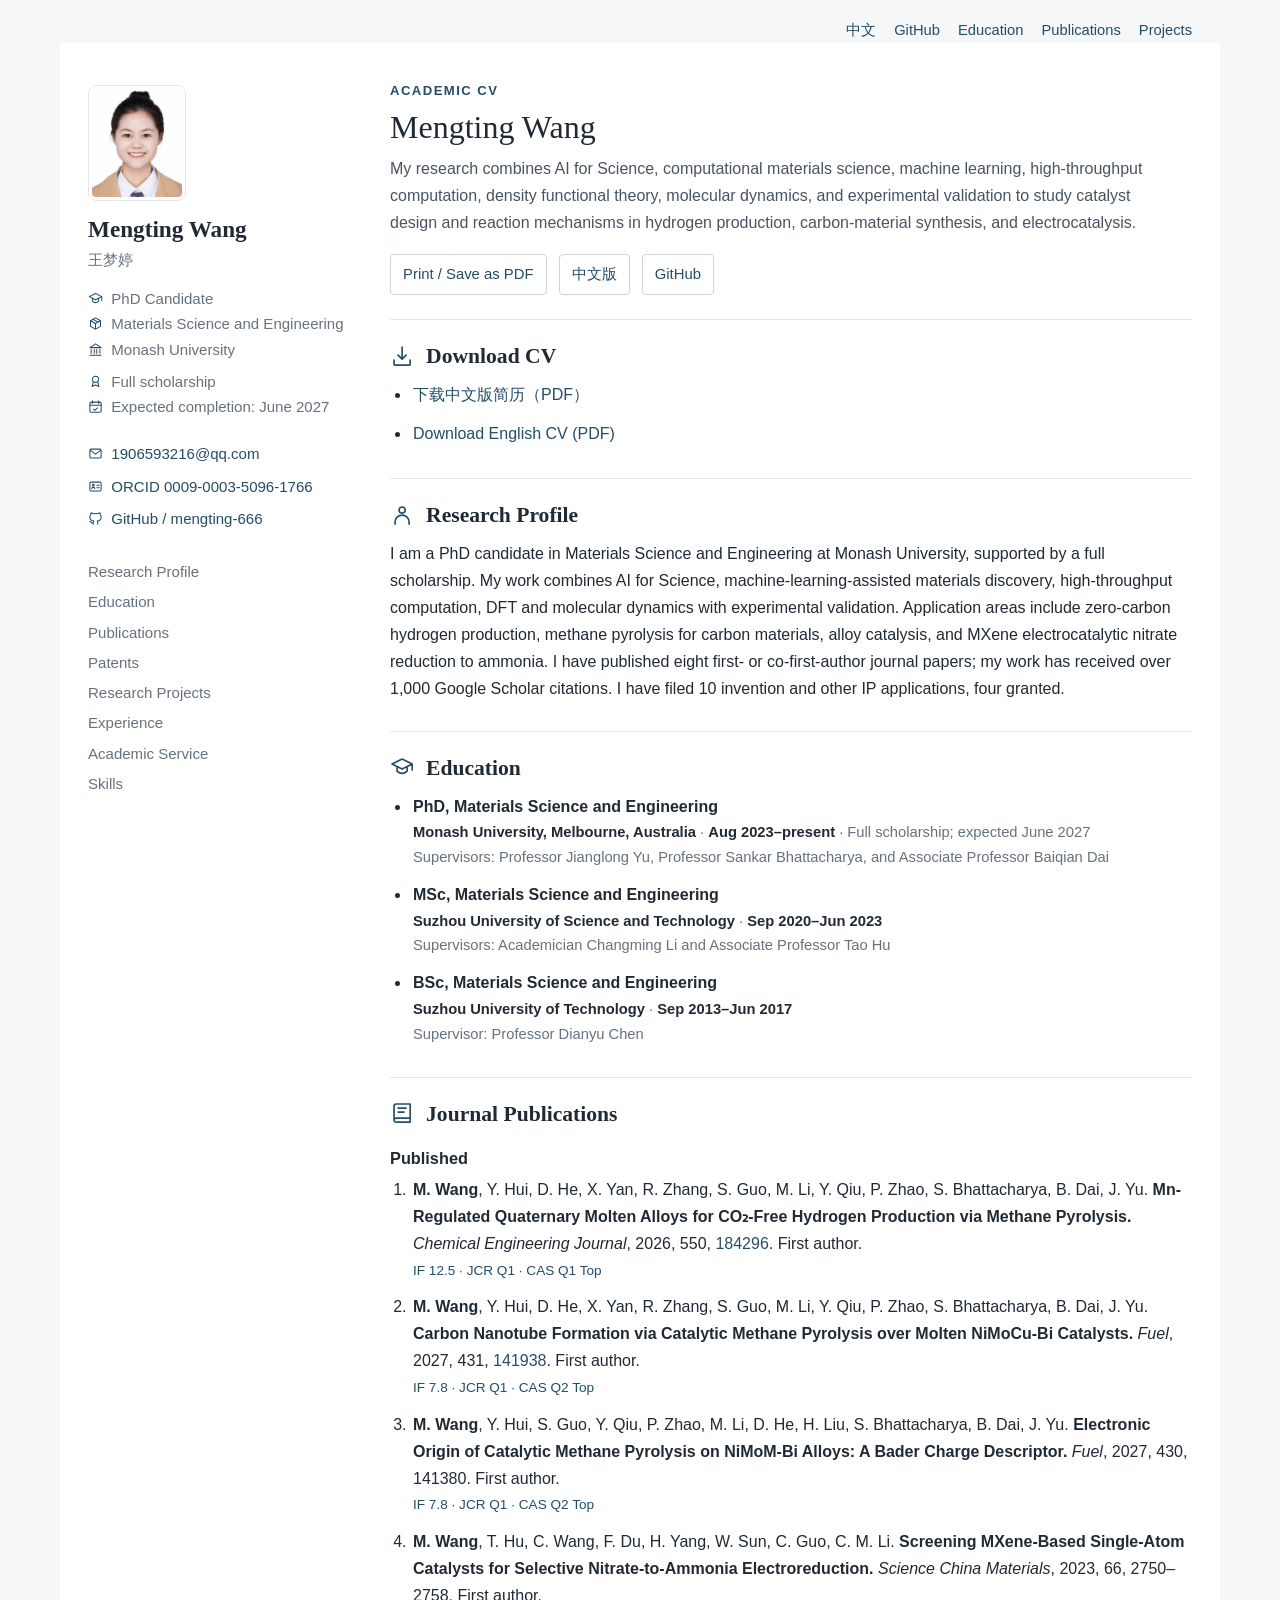
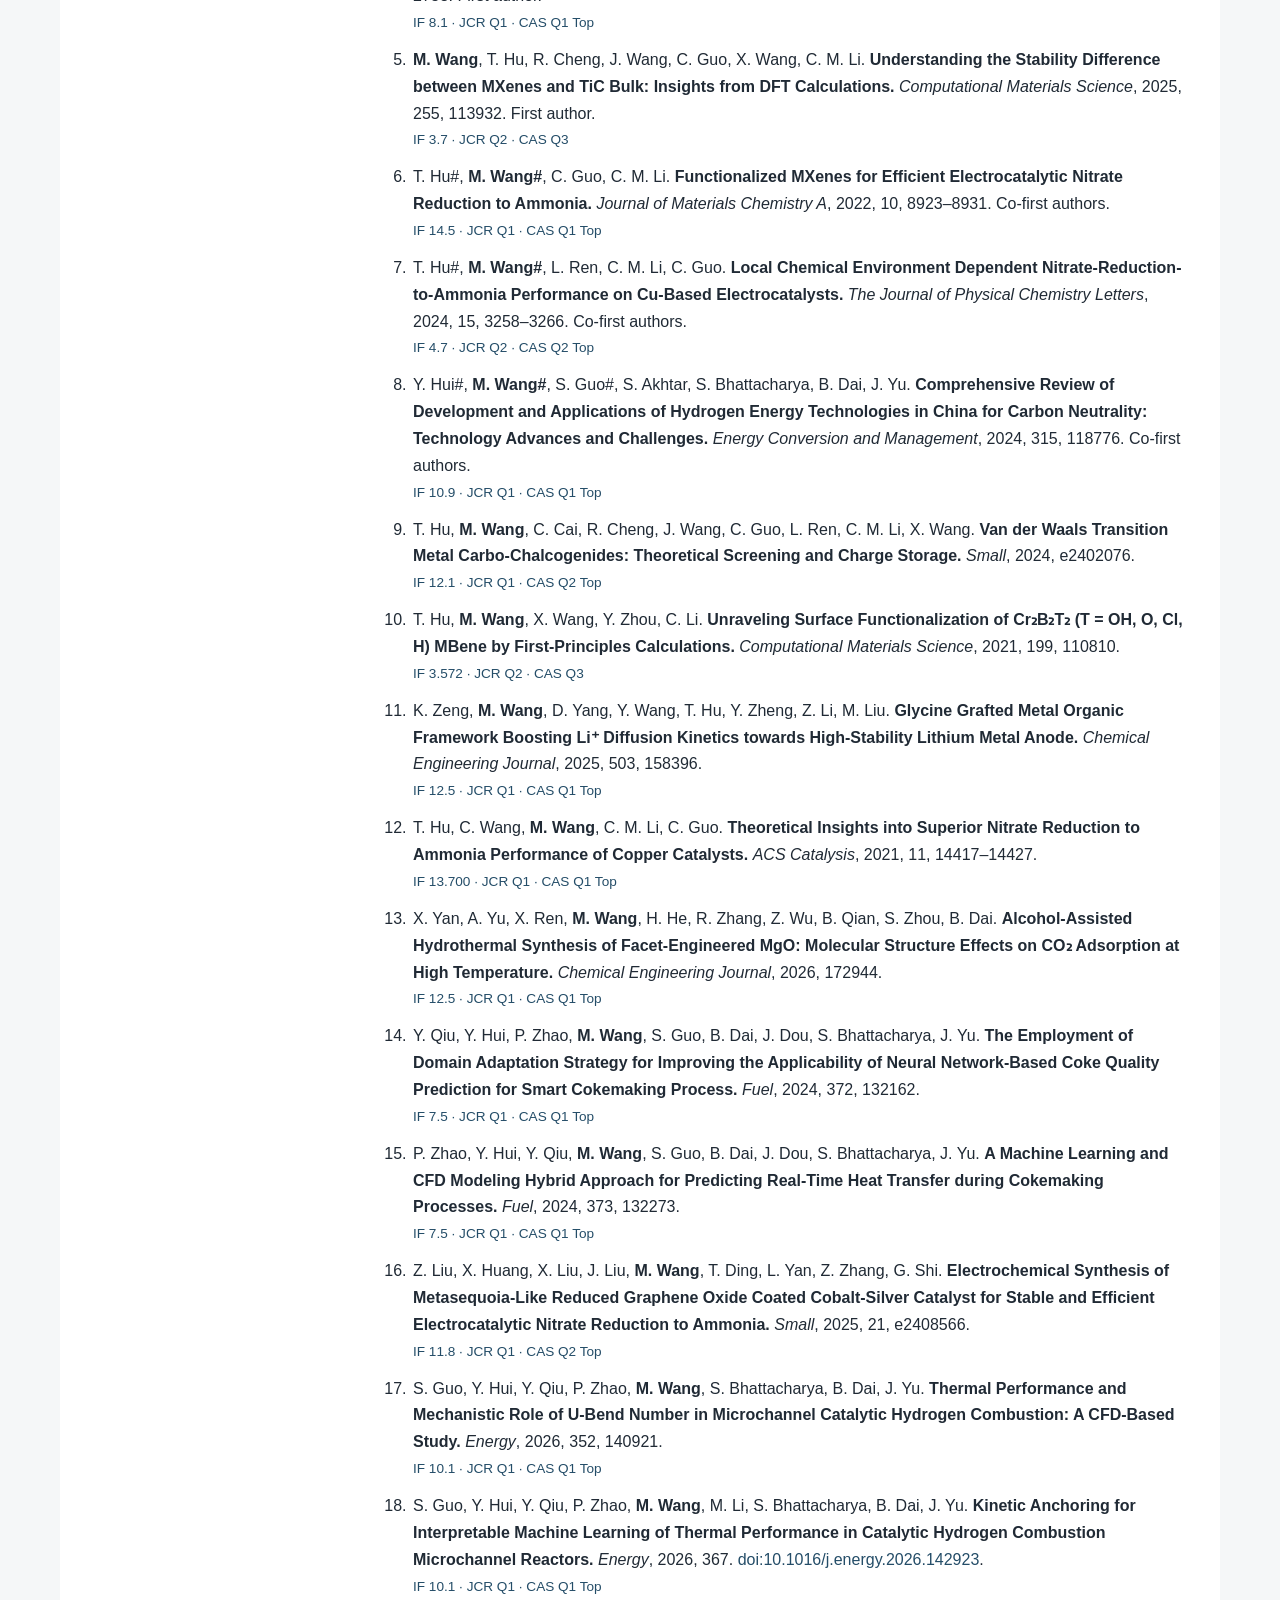
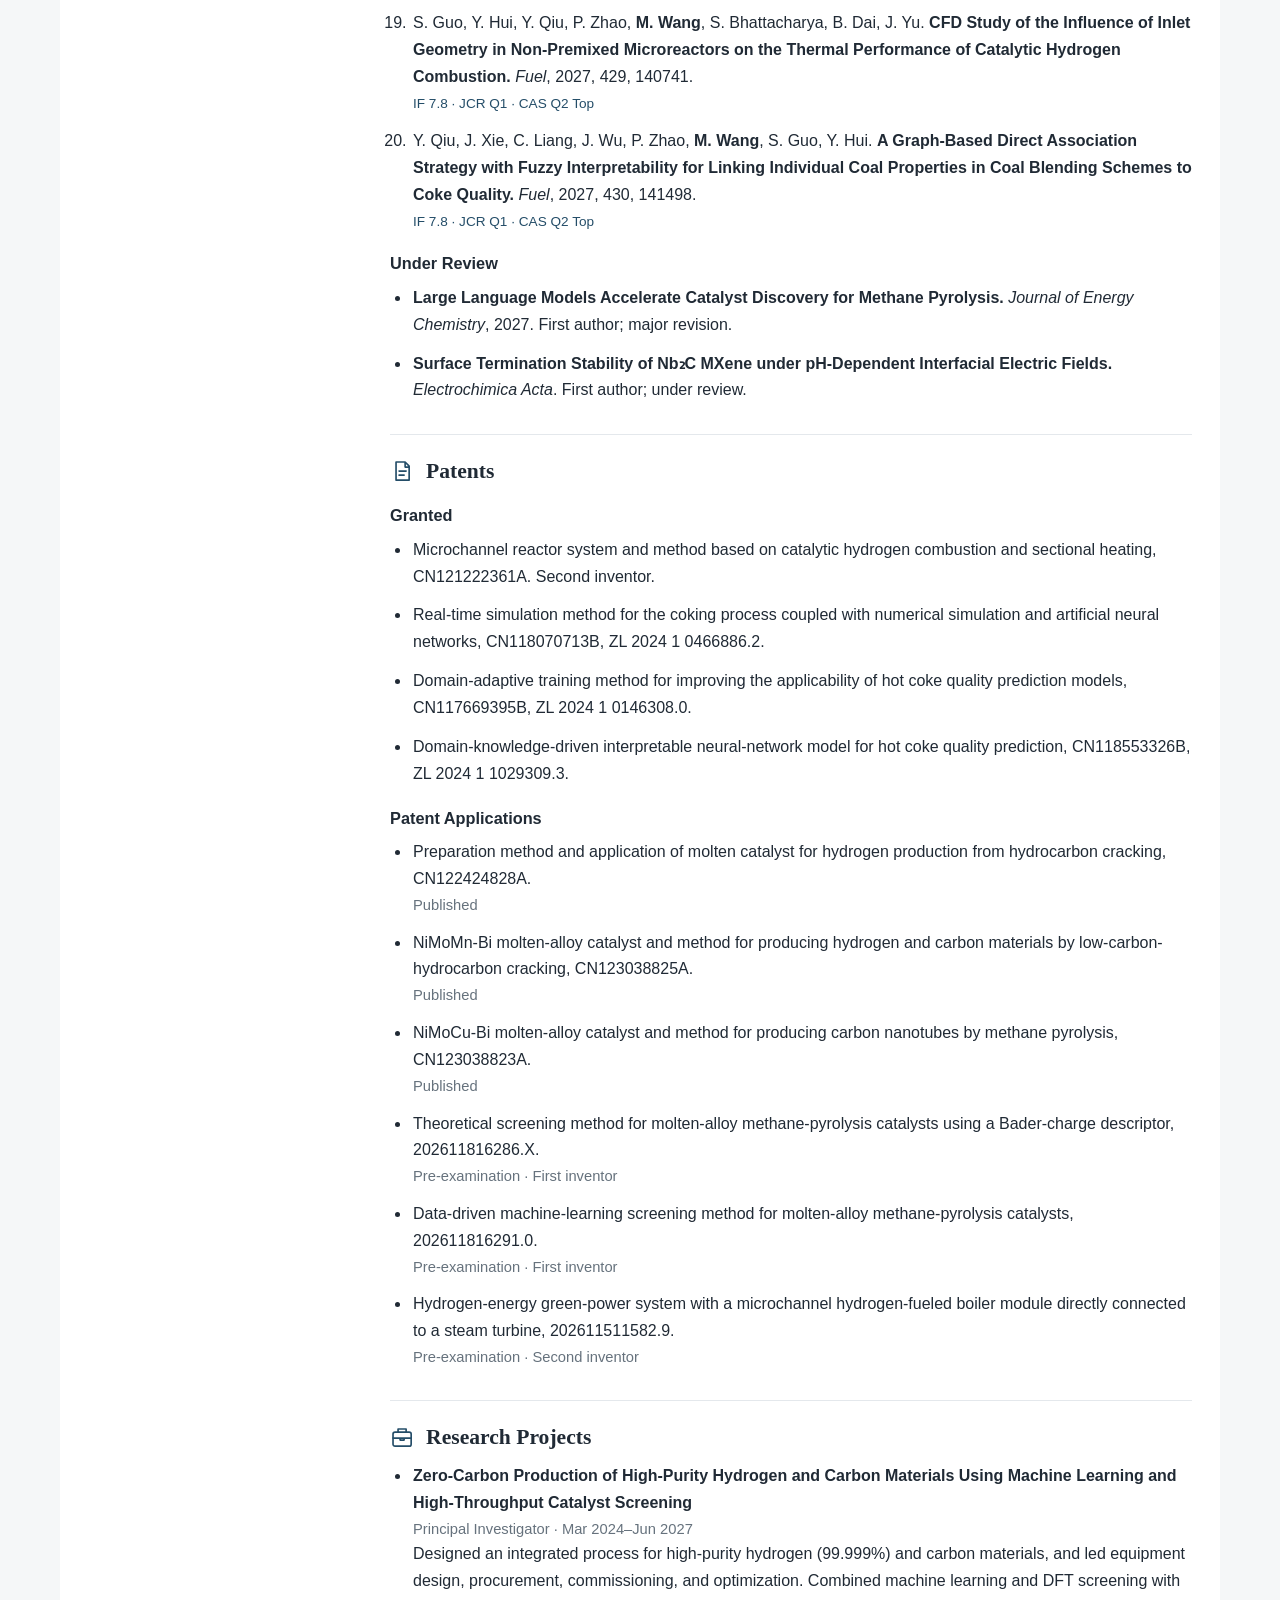
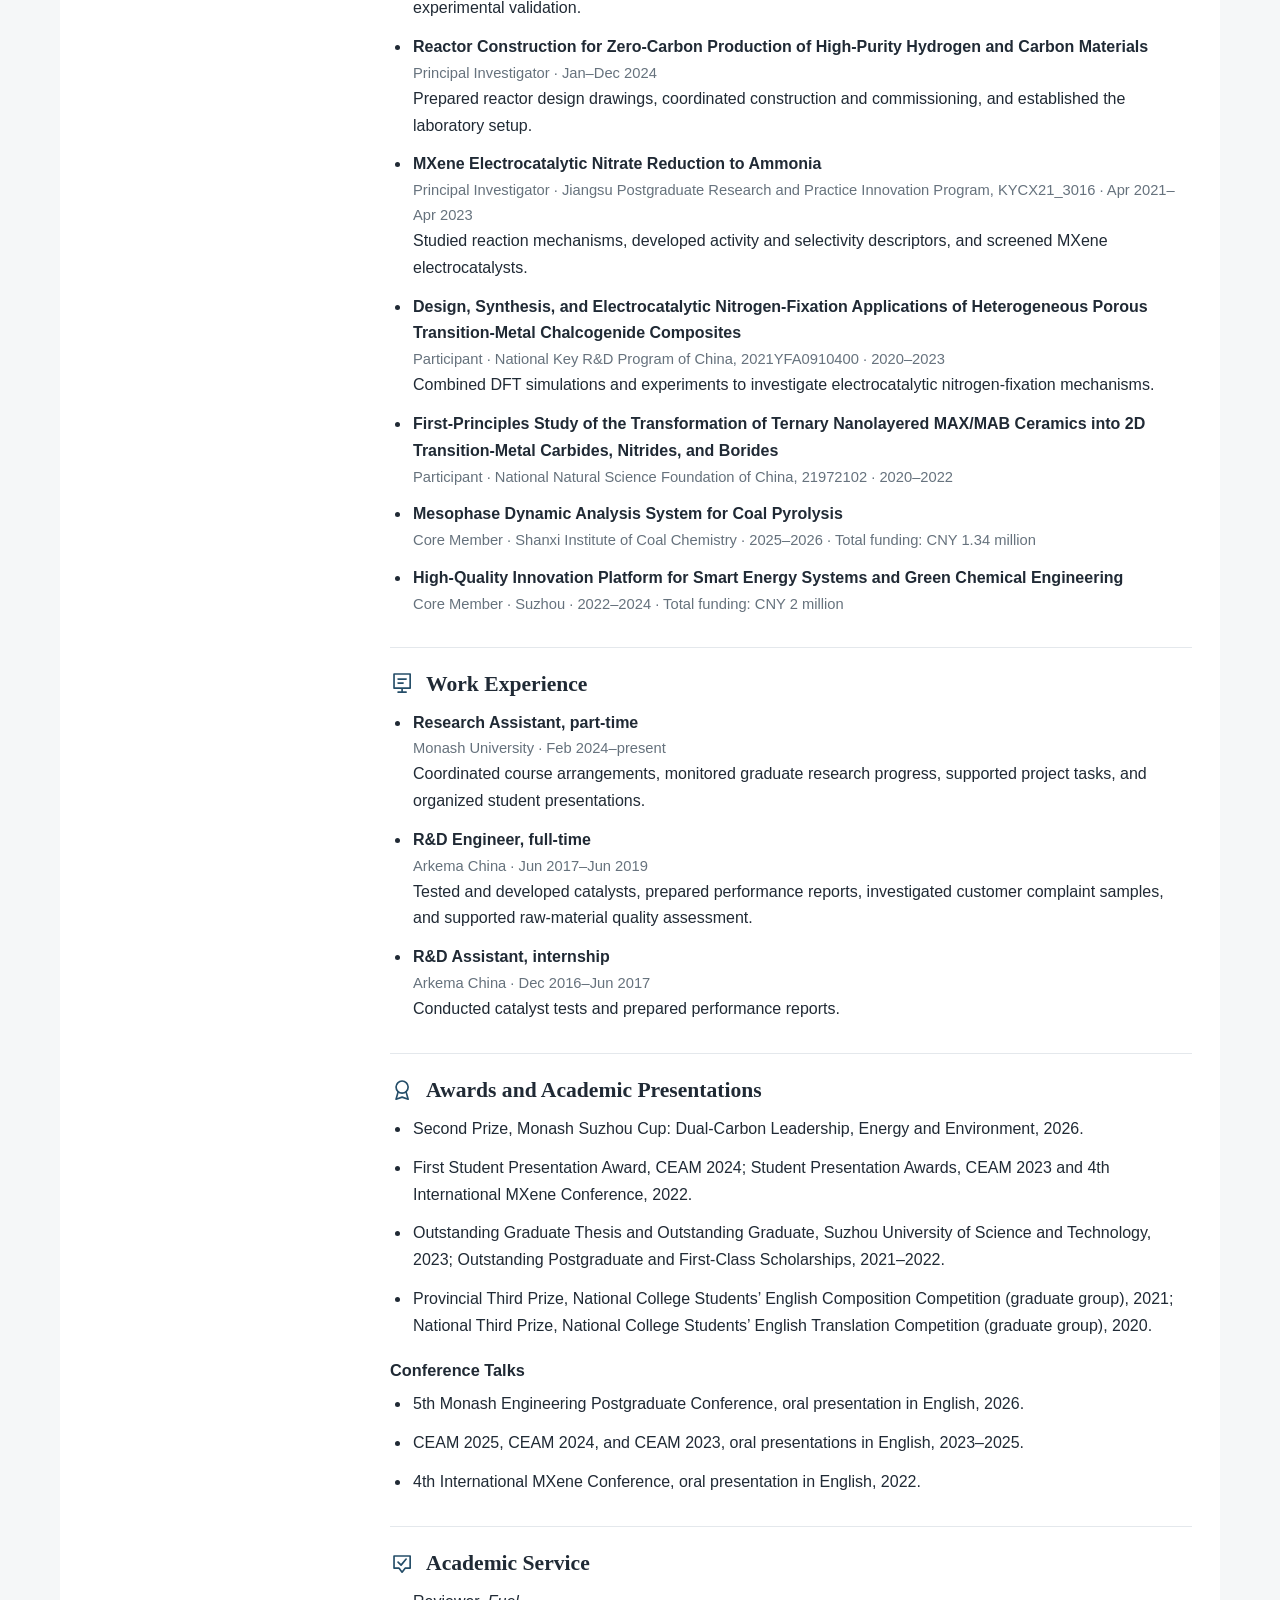
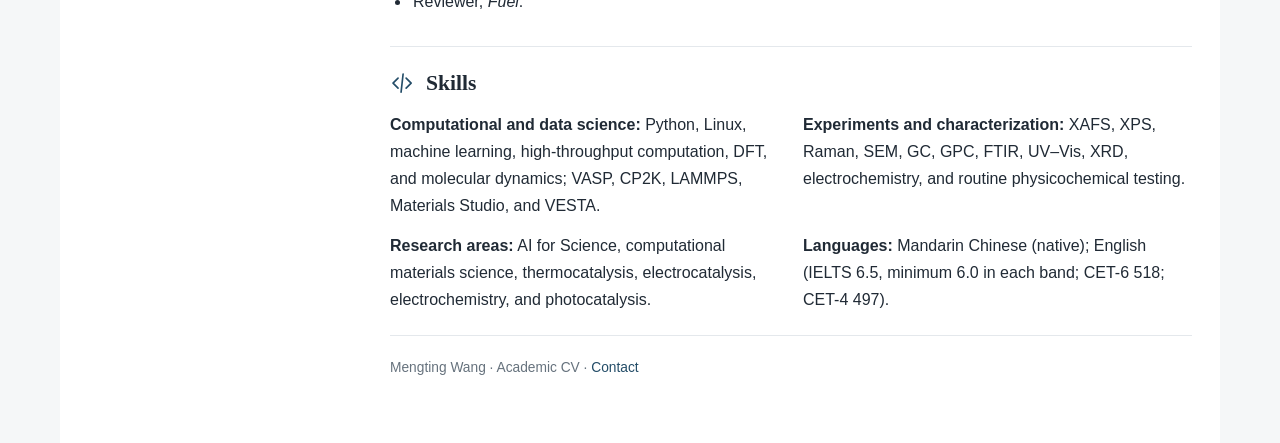
==== commit a8f6160c: "Add icons to the English CV sidebar" ====
--- a/index.html
+++ b/index.html
@@ -5,7 +5,7 @@
   <meta name="viewport" content="width=device-width, initial-scale=1">
   <meta name="description" content="Academic CV of Mengting Wang, PhD candidate in Materials Science and Engineering at Monash University.">
   <title>Mengting Wang | Academic CV</title>
-  <link rel="stylesheet" href="assets/cv.css">
+  <link rel="stylesheet" href="assets/cv.css?v=sidebar-icons">
 </head>
 <body>
   <nav class="site-nav" aria-label="Language and page navigation">
@@ -16,12 +16,12 @@
       <img class="portrait" src="assets/portrait.jpg" width="420" height="588" alt="Portrait of Mengting Wang">
       <h1>Mengting Wang</h1>
       <p class="name-en">王梦婷</p>
-      <p>PhD Candidate<br>Materials Science and Engineering<br>Monash University</p>
-      <p>Full scholarship<br>Expected completion: June 2027</p>
+      <p><span class="sidebar-row"><svg class="sidebar-icon" width="16" height="16" viewBox="0 0 24 24" fill="none" stroke="currentColor" stroke-width="1.65" stroke-linecap="round" stroke-linejoin="round" aria-hidden="true" focusable="false"><path d="m2 9 10-5 10 5-10 5-10-5Zm5 3v4c3 3 7 3 10 0v-4m5-3v6"/></svg><span>PhD Candidate</span></span><span class="sidebar-row"><svg class="sidebar-icon" width="16" height="16" viewBox="0 0 24 24" fill="none" stroke="currentColor" stroke-width="1.65" stroke-linecap="round" stroke-linejoin="round" aria-hidden="true" focusable="false"><path d="m12 3 8 4.5v9L12 21l-8-4.5v-9L12 3Zm-8 4.5 8 4.5 8-4.5M12 12v9m-4-15.75 8 4.5"/></svg><span>Materials Science and Engineering</span></span><span class="sidebar-row"><svg class="sidebar-icon" width="16" height="16" viewBox="0 0 24 24" fill="none" stroke="currentColor" stroke-width="1.65" stroke-linecap="round" stroke-linejoin="round" aria-hidden="true" focusable="false"><path d="M3 9h18L12 3 3 9Zm2 3v6m5-6v6m4-6v6m5-6v6M3 21h18"/></svg><span>Monash University</span></span></p>
+      <p><span class="sidebar-row"><svg class="sidebar-icon" width="16" height="16" viewBox="0 0 24 24" fill="none" stroke="currentColor" stroke-width="1.65" stroke-linecap="round" stroke-linejoin="round" aria-hidden="true" focusable="false"><circle cx="12" cy="8.5" r="5"/><path d="m8.5 12-2 8 5.5-2.5 5.5 2.5-2-8"/></svg><span>Full scholarship</span></span><span class="sidebar-row"><svg class="sidebar-icon" width="16" height="16" viewBox="0 0 24 24" fill="none" stroke="currentColor" stroke-width="1.65" stroke-linecap="round" stroke-linejoin="round" aria-hidden="true" focusable="false"><rect x="3" y="5" width="18" height="16" rx="2"/><path d="M7 3v4m10-4v4M3 10h18m-12 6 2 2 4-4"/></svg><span>Expected completion: June 2027</span></span></p>
       <div class="contact">
-        <p><a href="mailto:1906593216@qq.com">1906593216@qq.com</a></p>
-        <p><a href="https://orcid.org/0009-0003-5096-1766" target="_blank" rel="noreferrer">ORCID 0009-0003-5096-1766</a></p>
-        <p><a href="https://github.com/mengting-666" target="_blank" rel="noreferrer">GitHub / mengting-666</a></p>
+        <p><a class="sidebar-row" href="mailto:1906593216@qq.com"><svg class="sidebar-icon" width="16" height="16" viewBox="0 0 24 24" fill="none" stroke="currentColor" stroke-width="1.65" stroke-linecap="round" stroke-linejoin="round" aria-hidden="true" focusable="false"><rect x="3" y="5" width="18" height="14" rx="2"/><path d="m4 7 8 6 8-6"/></svg><span>1906593216@qq.com</span></a></p>
+        <p><a class="sidebar-row" href="https://orcid.org/0009-0003-5096-1766" target="_blank" rel="noreferrer"><svg class="sidebar-icon" width="16" height="16" viewBox="0 0 24 24" fill="none" stroke="currentColor" stroke-width="1.65" stroke-linecap="round" stroke-linejoin="round" aria-hidden="true" focusable="false"><rect x="3" y="5" width="18" height="14" rx="2"/><circle cx="8.5" cy="10" r="1.4"/><path d="M6 15c0-2.2 5-2.2 5 0m3-5h4m-4 4h4"/></svg><span>ORCID 0009-0003-5096-1766</span></a></p>
+        <p><a class="sidebar-row" href="https://github.com/mengting-666" target="_blank" rel="noreferrer"><svg class="sidebar-icon" width="16" height="16" viewBox="0 0 24 24" fill="none" stroke="currentColor" stroke-width="1.65" stroke-linecap="round" stroke-linejoin="round" aria-hidden="true" focusable="false"><path d="M8.5 21v-3c0-1 .4-1.6.8-2-3.2-.4-6.3-1.5-6.3-6.2 0-1.4.5-2.6 1.4-3.5-.2-.7-.3-2 .2-3.3 0 0 1.1-.3 3.7 1.4a13.8 13.8 0 0 1 7.4 0c2.6-1.7 3.7-1.4 3.7-1.4.5 1.3.4 2.6.2 3.3.9.9 1.4 2.1 1.4 3.5 0 4.7-3.1 5.8-6.3 6.2.4.4.8 1 .8 2v3m-7-2c-3.6 1-4.4-1.8-5.5-2.3"/></svg><span>GitHub / mengting-666</span></a></p>
       </div>
       <nav class="mini-nav" aria-label="CV sections">
         <a href="#profile">Research Profile</a><a href="#education">Education</a><a href="#publications">Publications</a>
--- a/assets/cv.css
+++ b/assets/cv.css
@@ -29,8 +29,8 @@
 }
 .page {
   display: grid;
-  grid-template-columns: 248px minmax(0, 1fr);
-  gap: 54px;
+  grid-template-columns: 262px minmax(0, 1fr);
+  gap: 40px;
   max-width: 1160px;
   min-height: calc(100vh - 54px);
   margin: 0 auto;
@@ -111,3 +111,17 @@
   color: var(--accent);
   font-variant-numeric: tabular-nums;
 }
+
+.sidebar-row {
+  display: flex;
+  align-items: flex-start;
+  gap: .55em;
+}
+.sidebar-icon {
+  flex: none;
+  width: 1em;
+  height: 1em;
+  margin-top: .34em;
+  color: var(--accent);
+}
+.sidebar-row > span { min-width: 0; }
